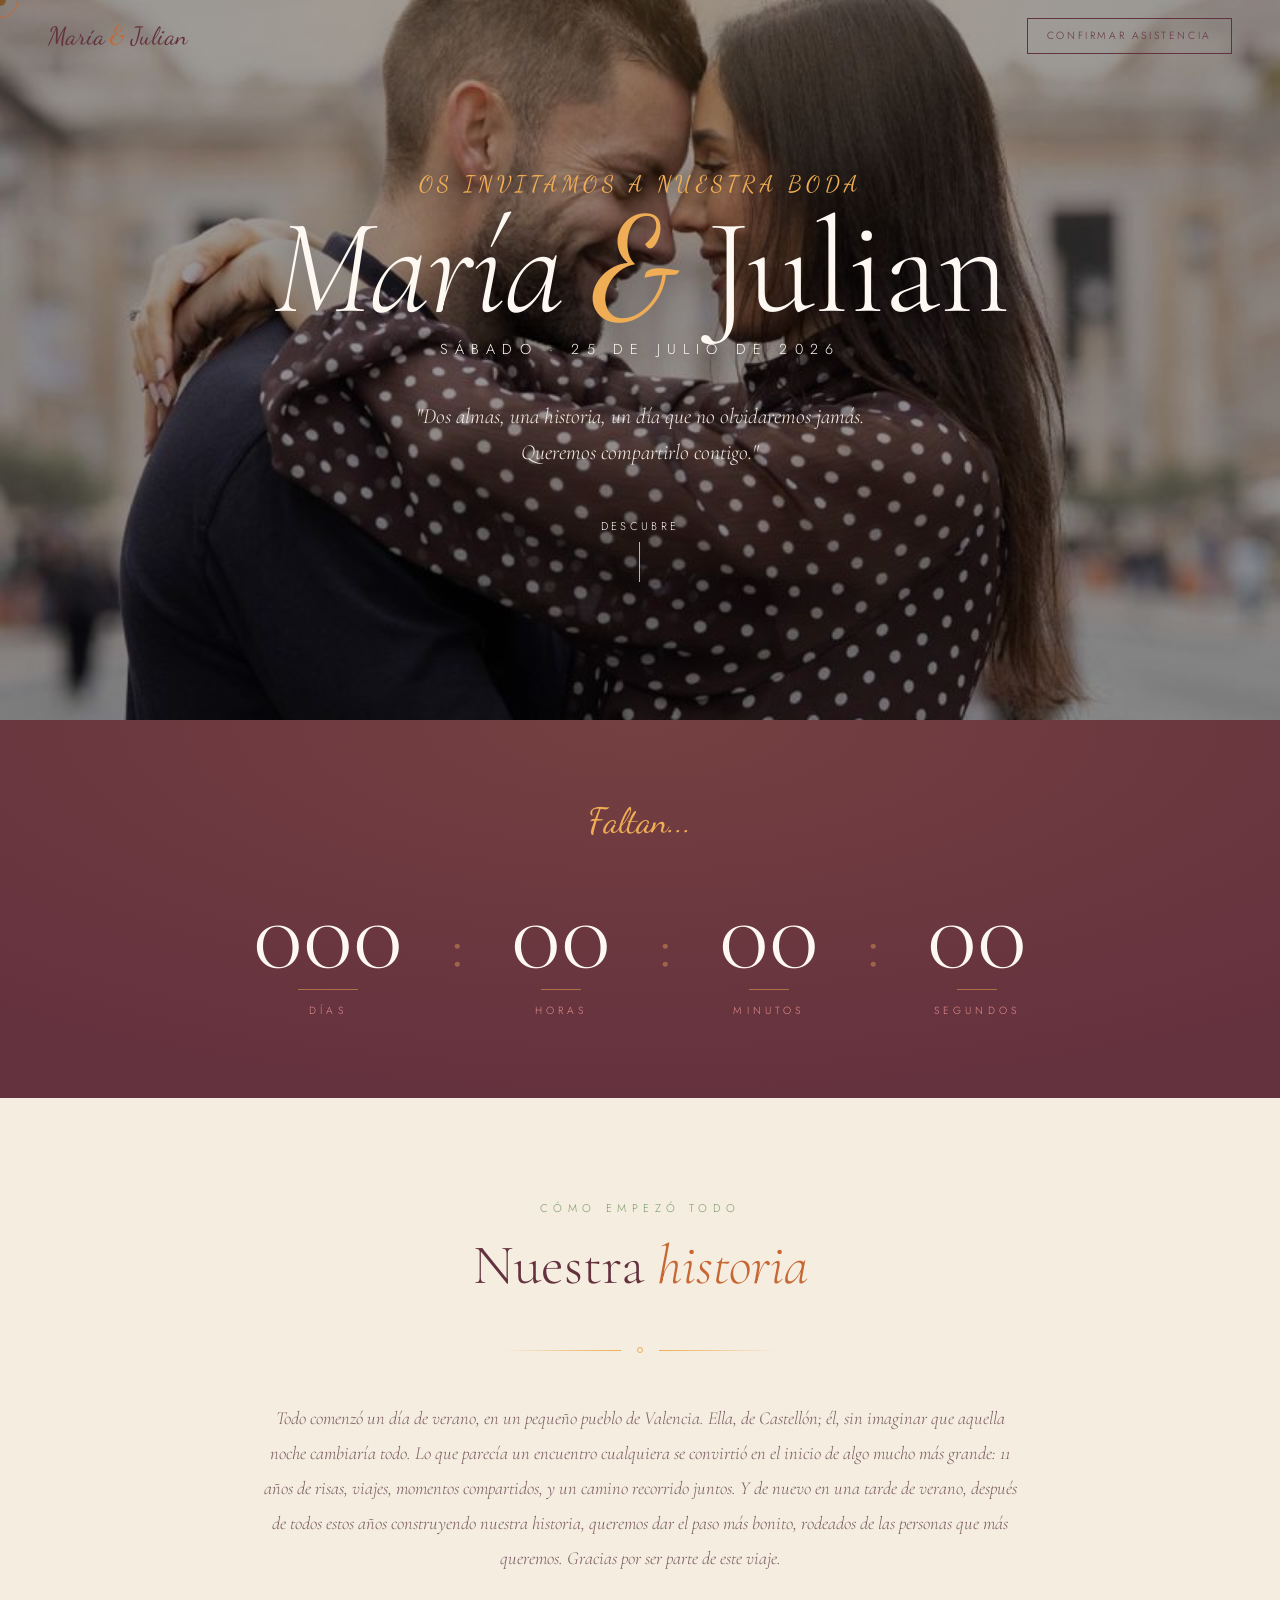
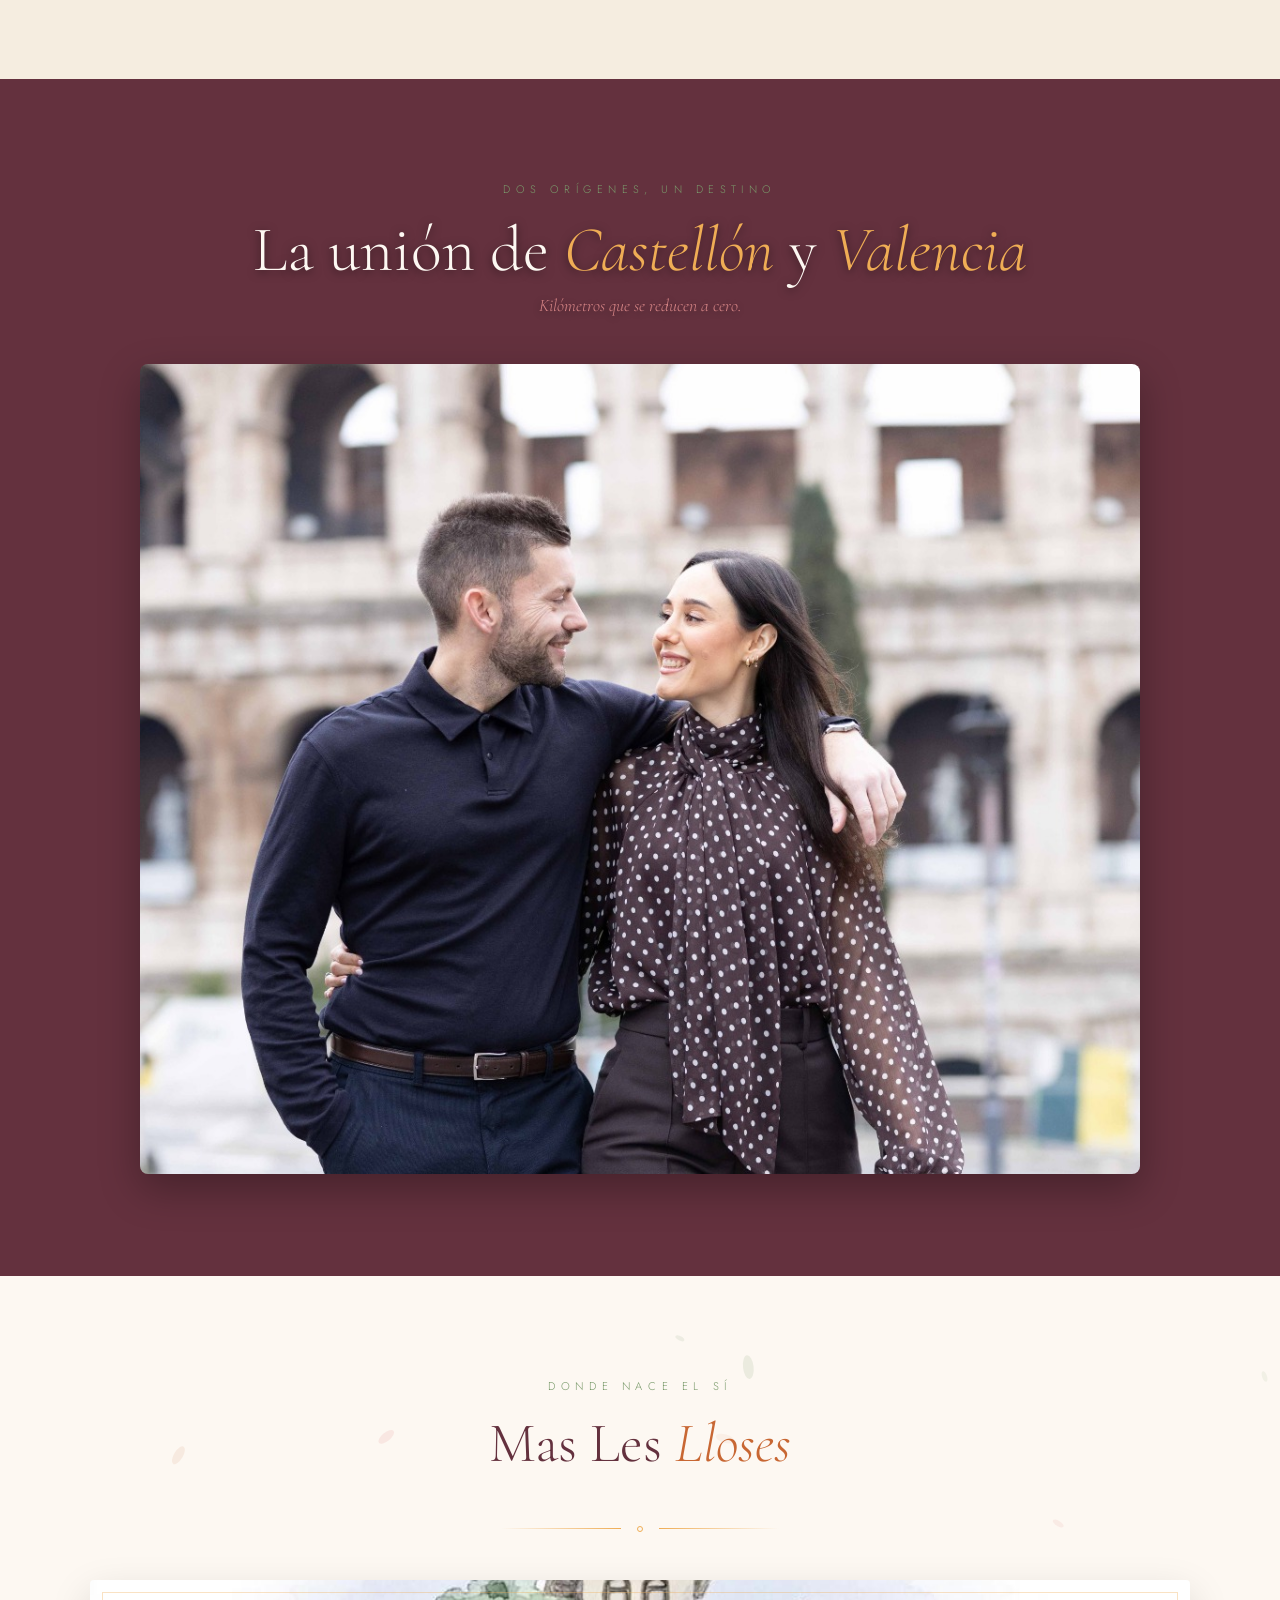
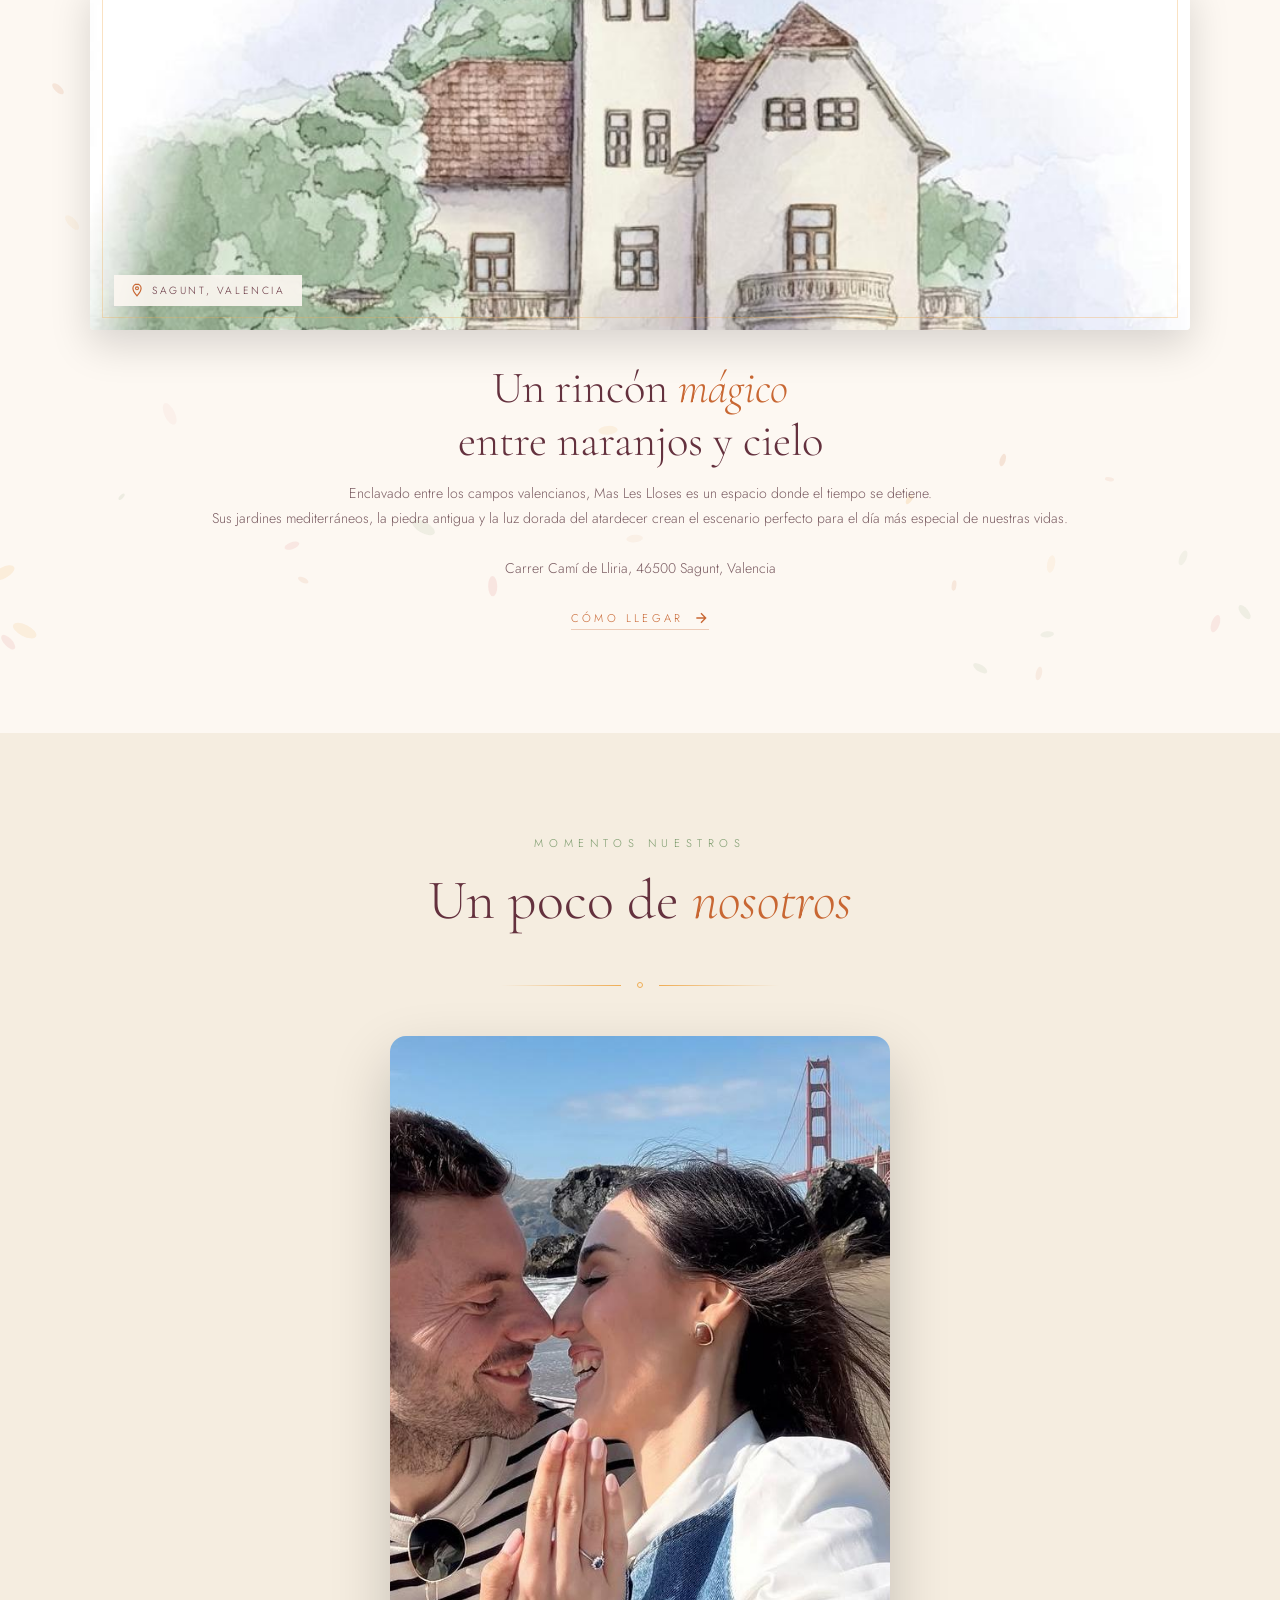
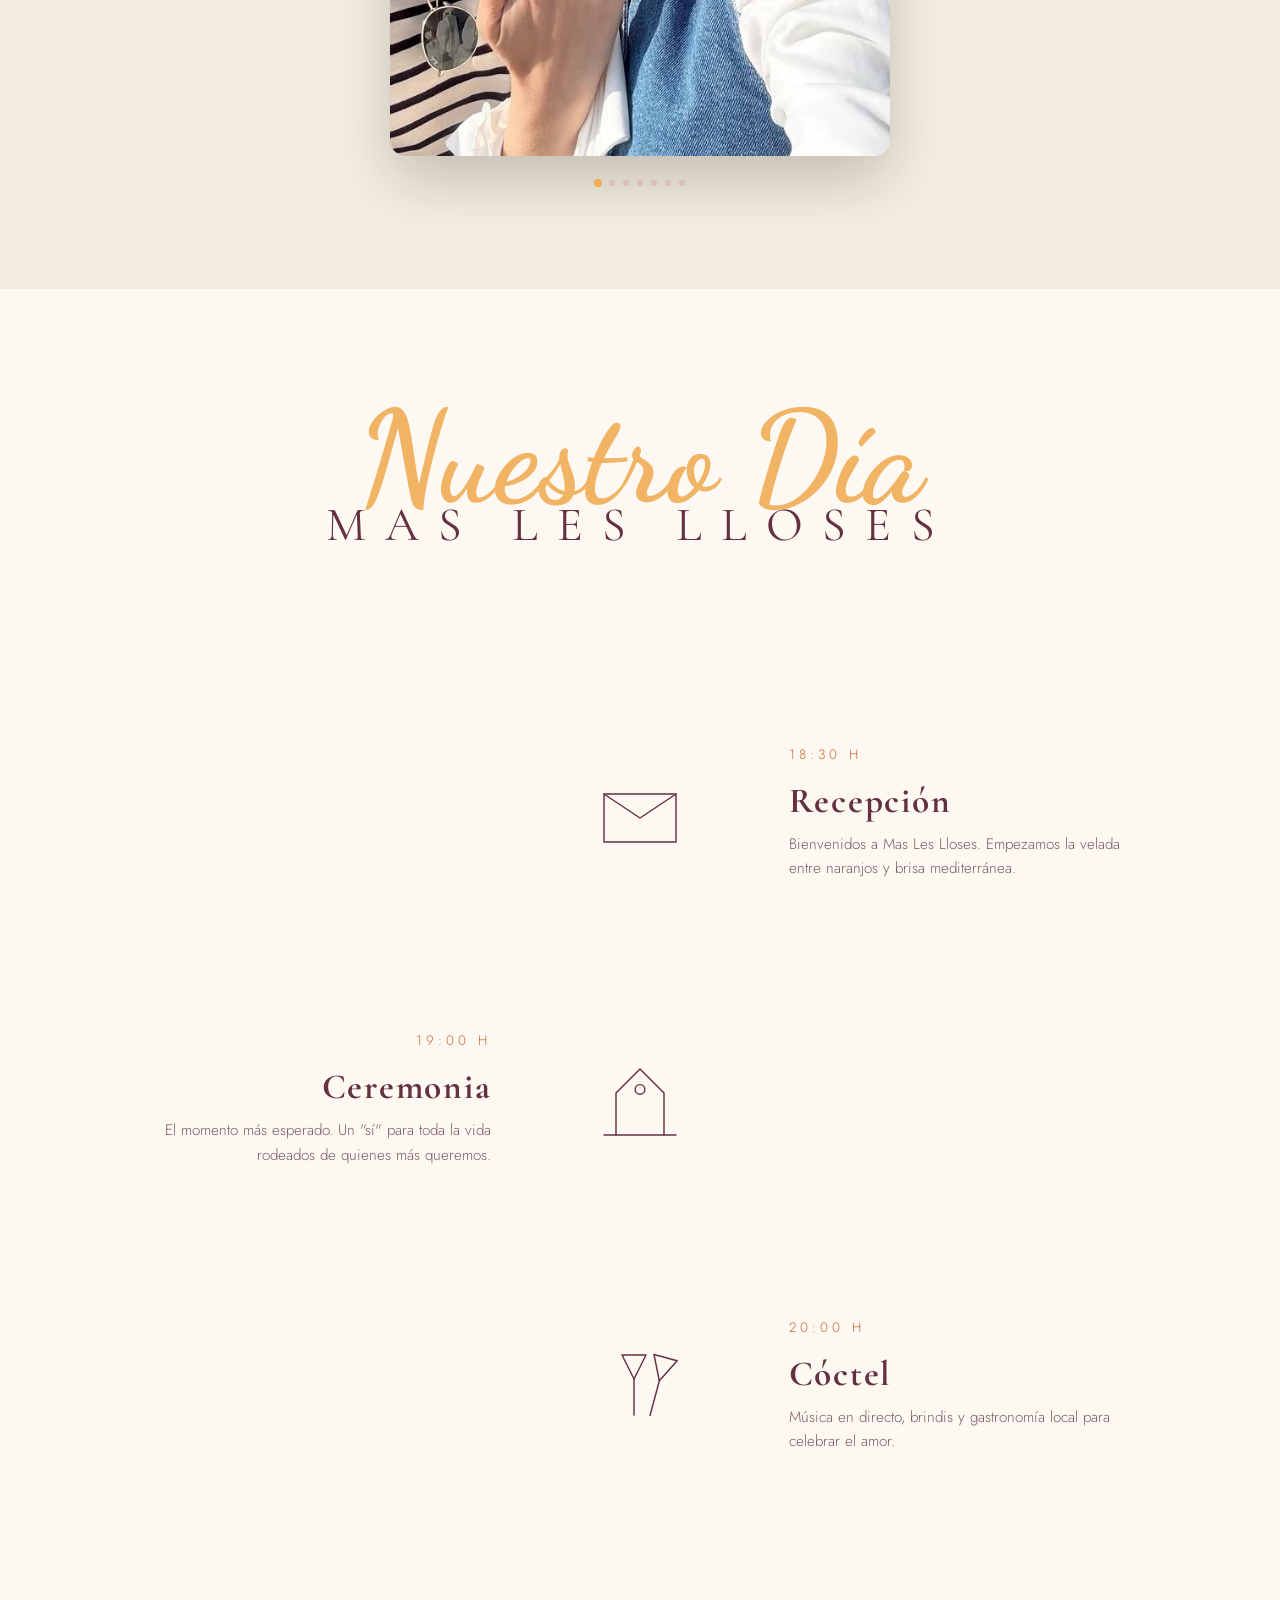
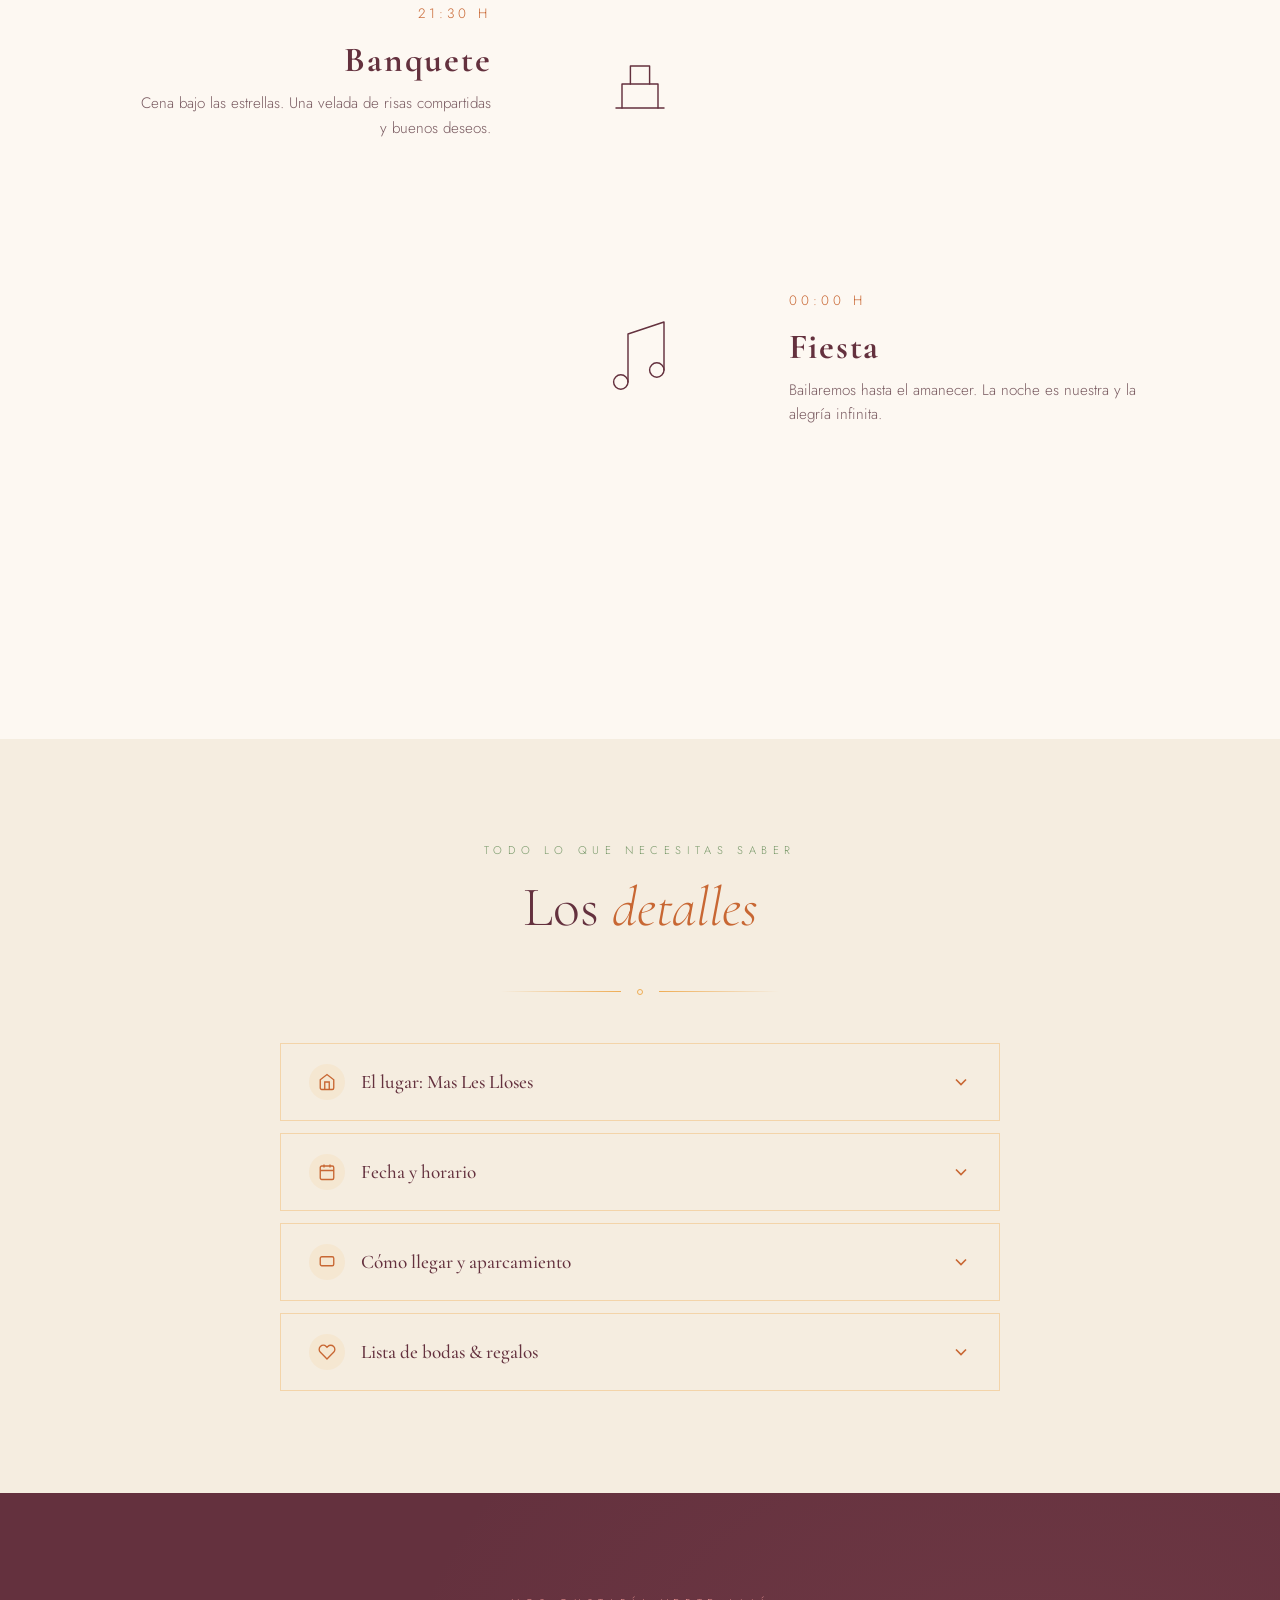
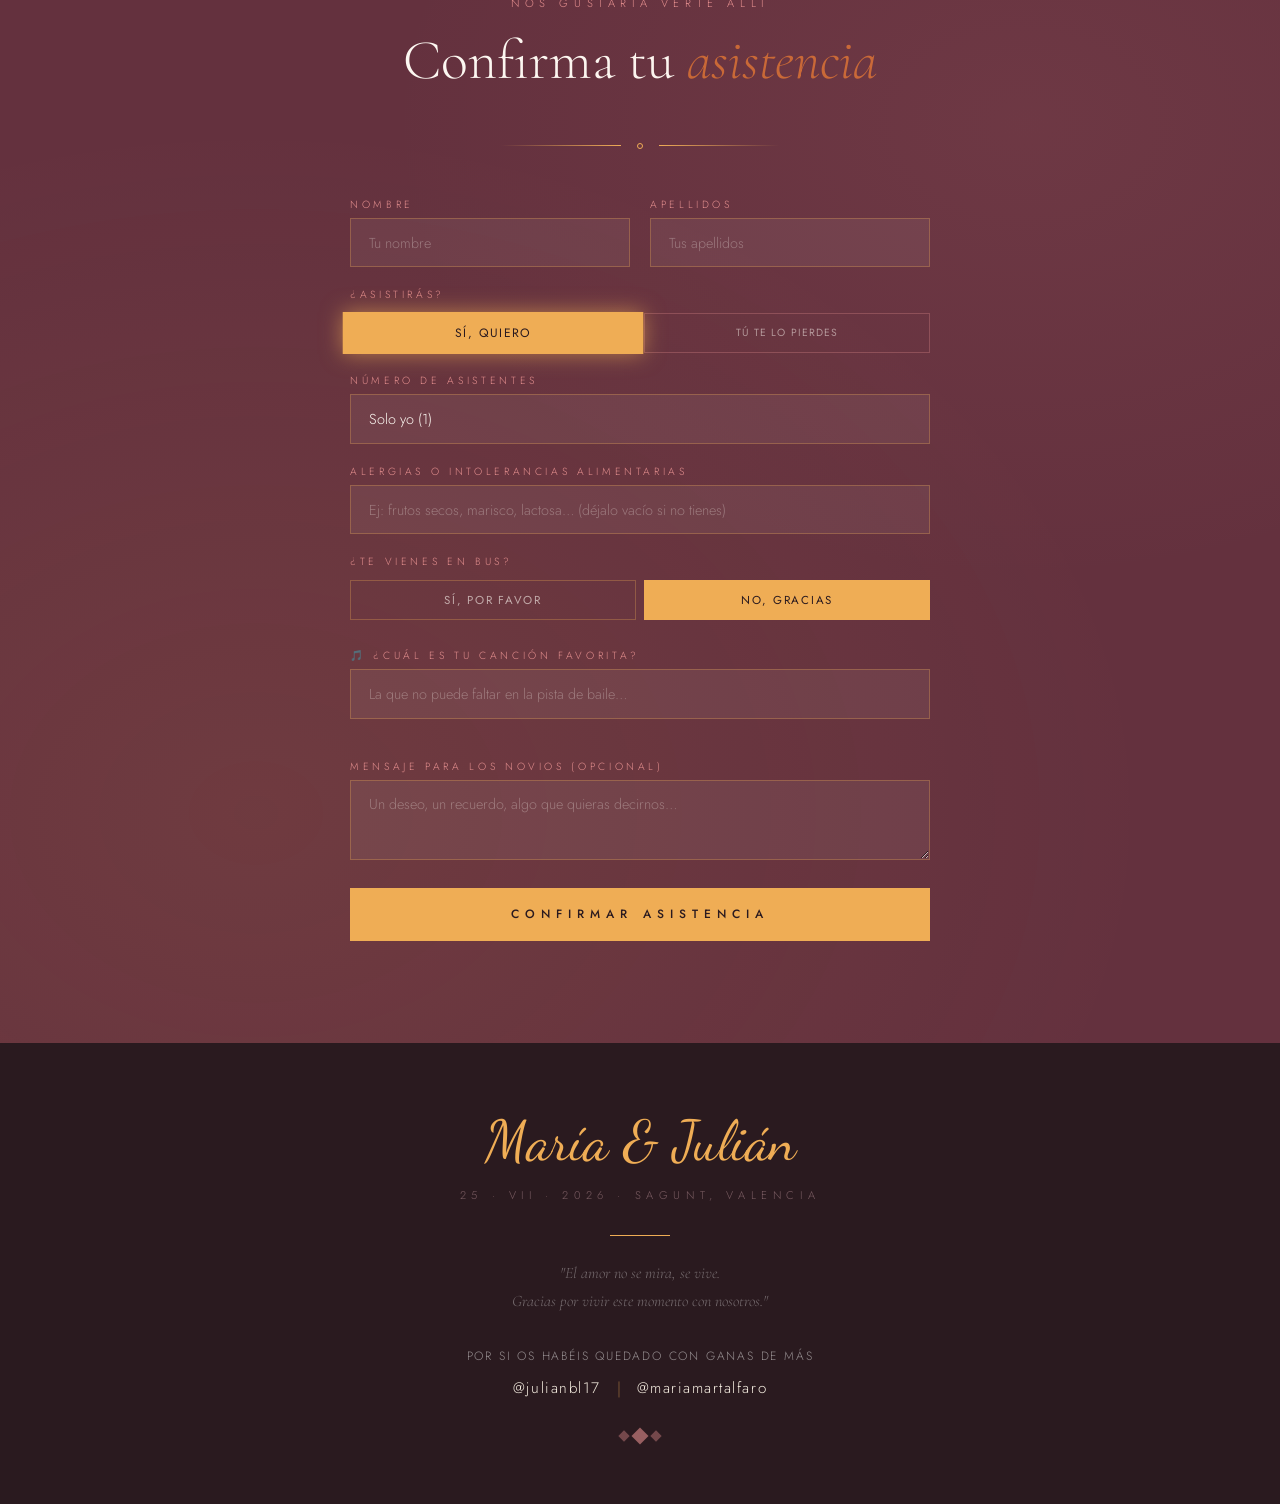
==== Boda María y Julian.html @ 7cb32a1d "Convert contact form to Netlify forms" ====
<!DOCTYPE html>
<html lang="es">

<head>
  <meta charset="UTF-8" />
  <meta name="viewport" content="width=device-width, initial-scale=1.0" />
  <title>Boda de María y Julián | La unión perfecta entre Castellón y Valencia</title>
  <meta name="description"
    content="Acompáñanos a la boda de María y Julián el 25 de julio de 2026 en Mas Les Lloses, Sagunt. Celebramos la unión perfecta entre Castellón y Valencia.">
  <link rel="preconnect" href="https://fonts.googleapis.com" />
  <link rel="preconnect" href="https://fonts.gstatic.com" crossorigin />
  <link
    href="https://fonts.googleapis.com/css2?family=Cormorant+Garamond:ital,wght@0,300;0,400;0,500;0,600;1,300;1,400;1,500&family=Dancing+Script:wght@400;600;700&family=Jost:wght@200;300;400;500&display=swap"
    rel="stylesheet" />

  <style>
    *,
    *::before,
    *::after {
      margin: 0;
      padding: 0;
      box-sizing: border-box
    }

    :root {
      --gold: #efad55;
      --amber: #c86733;
      --burgundy: #64313e;
      --blush: #e38e8e;
      --sage: #7a9a6b;
      --cream: #fdf8f2;
      --ivory: #f5ede0;
      --dark: #2a1a1f;
      --mid: #7a5c62;
      --light-sage: #d4e4cc;
      --ff-d: 'Cormorant Garamond', serif;
      --ff-s: 'Dancing Script', cursive;
      --ff-b: 'Jost', sans-serif;
    }

    html {
      scroll-behavior: smooth;
      overflow-x: hidden
    }

    body {
      background: var(--cream);
      color: var(--dark);
      font-family: var(--ff-b);
      font-weight: 300;
      overflow-x: hidden;
      cursor: none
    }

    /* CURSOR */
    .cursor {
      position: fixed;
      width: 12px;
      height: 12px;
      background: var(--gold);
      border-radius: 50%;
      pointer-events: none;
      z-index: 9999;
      transform: translate(-50%, -50%);
      transition: transform .15s ease;
      mix-blend-mode: multiply
    }

    .cursor-ring {
      position: fixed;
      width: 36px;
      height: 36px;
      border: 1.5px solid var(--amber);
      border-radius: 50%;
      pointer-events: none;
      z-index: 9998;
      transform: translate(-50%, -50%);
      transition: width .3s, height .3s
    }

    /* PETALS */
    #petalCanvas {
      position: fixed;
      top: 0;
      left: 0;
      width: 100%;
      height: 100%;
      pointer-events: none;
      z-index: 1;
      opacity: .5
    }

    /* PROGRESS */
    #progress-bar {
      position: fixed;
      top: 0;
      left: 0;
      height: 2px;
      background: linear-gradient(to right, var(--gold), var(--amber));
      z-index: 200;
      width: 0%;
      transition: width .1s
    }

    /* ── NAV: logo izquierda ── */
    nav {
      position: fixed;
      top: 0;
      left: 0;
      right: 0;
      z-index: 100;
      padding: 1.1rem clamp(1.2rem, 4vw, 3rem);
      display: flex;
      align-items: center;
      justify-content: flex-start;
      transition: background .4s, backdrop-filter .4s;
    }

    nav.scrolled {
      background: rgba(253, 248, 242, .93);
      backdrop-filter: blur(12px);
      box-shadow: 0 1px 0 rgba(239, 173, 85, .25)
    }

    .nav-logo {
      font-family: var(--ff-s);
      font-size: 1.55rem;
      color: var(--burgundy);
      text-decoration: none;
      cursor: pointer;
      letter-spacing: .02em;
      display: flex;
      align-items: center;
      gap: .15em;
    }

    .nav-logo .logo-amp {
      font-family: 'Dancing Script', cursive;
      font-weight: 400;
      font-size: 1.55rem;
      color: var(--amber);
      line-height: 1;
      margin: 0 .05em;
    }

    .nav-cta {
      font-family: var(--ff-b);
      font-size: .65rem;
      letter-spacing: .25em;
      text-transform: uppercase;
      color: var(--burgundy);
      text-decoration: none;
      border: 1px solid var(--burgundy);
      padding: .6rem 1.2rem;
      transition: all .3s;
      cursor: pointer;
      margin-left: auto
    }

    .nav-cta:hover {
      background: var(--burgundy);
      color: var(--cream)
    }

    /* HERO */
    .hero {
      min-height: 80vh;
      display: flex;
      align-items: center;
      justify-content: center;
      flex-direction: column;
      position: relative;
      background: linear-gradient(rgba(0, 0, 0, 0.4), rgba(0, 0, 0, 0.4)), url('img/portada.jpg.jpeg');
      background-size: cover;
      background-position: center;
      overflow: hidden;
      padding: 5rem 2rem 3rem;
      z-index: 2
    }

    .hero::before {
      content: '';
      position: absolute;
      inset: 0;
      background: radial-gradient(ellipse 80% 60% at 50% 0%, rgba(239, 173, 85, 0.15), transparent 70%)
    }

    .hero-ornament {
      font-family: var(--ff-s);
      font-size: clamp(1rem, 3vw, 1.4rem);
      color: var(--gold);
      letter-spacing: .2em;
      text-transform: uppercase;
      opacity: 0;
      animation: fadeUp .8s ease .2s forwards;
      text-shadow: 0 2px 10px rgba(0, 0, 0, 0.3)
    }

    .hero-names {
      font-family: var(--ff-d);
      font-size: clamp(3.5rem, 11vw, 8.5rem);
      font-weight: 300;
      line-height: .92;
      color: var(--cream);
      text-align: center;
      margin: .5rem 0 .6rem;
      opacity: 0;
      animation: fadeUp .9s ease .4s forwards;
      letter-spacing: -.01em;
      text-shadow: 0 10px 30px rgba(0, 0, 0, 0.4)
    }

    /* ── & grande y visible en el hero ── */
    .hero-ampersand {
      display: block;
      font-family: var(--ff-d);
      font-style: italic;
      font-weight: 300;
      font-size: clamp(3rem, 10vw, 8rem);
      color: var(--blush);
      line-height: .95;
      opacity: .85;
      letter-spacing: -.02em;
    }

    .hero-date {
      font-family: var(--ff-b);
      font-size: clamp(.7rem, 1.8vw, .9rem);
      letter-spacing: .5em;
      text-transform: uppercase;
      color: var(--cream);
      margin-bottom: 2.5rem;
      opacity: 0;
      animation: fadeUp .9s ease .6s forwards;
      text-shadow: 0 2px 10px rgba(0, 0, 0, 0.3)
    }

    .hero-divider {
      display: flex;
      align-items: center;
      gap: 1rem;
      margin: 1.2rem 0;
      opacity: 0;
      animation: fadeUp .9s ease .8s forwards
    }

    .hero-divider span {
      height: 1px;
      width: clamp(60px, 12vw, 140px);
      background: linear-gradient(to right, transparent, var(--gold), transparent)
    }

    .hero-divider svg {
      width: 26px;
      height: 26px;
      fill: var(--gold);
      stroke: none
    }

    .hero-tagline {
      font-family: var(--ff-d);
      font-style: italic;
      font-size: clamp(1rem, 2.5vw, 1.35rem);
      color: var(--ivory);
      text-align: center;
      max-width: 480px;
      line-height: 1.65;
      opacity: 0;
      animation: fadeUp .9s ease 1s forwards;
      margin-bottom: 3rem;
      text-shadow: 0 4px 15px rgba(0, 0, 0, 0.3)
    }

    .scroll-cta {
      display: flex;
      flex-direction: column;
      align-items: center;
      gap: .5rem;
      opacity: 0;
      animation: fadeUp .9s ease 1.2s forwards;
      font-family: var(--ff-b);
      font-size: .7rem;
      letter-spacing: .3em;
      text-transform: uppercase;
      color: var(--cream)
    }

    .scroll-cta .arrow-down {
      width: 1px;
      height: 40px;
      background: var(--gold);
      animation: scrollPulse 1.8s ease-in-out infinite
    }

    /* COUNTDOWN */
    .countdown-section {
      background: var(--burgundy);
      padding: 5rem 2rem;
      text-align: center;
      position: relative;
      z-index: 2;
      overflow: hidden
    }

    .countdown-section::before {
      content: '';
      position: absolute;
      inset: 0;
      background: radial-gradient(ellipse 80% 100% at 50% 0%, rgba(239, 173, 85, .12), transparent)
    }

    .countdown-label {
      font-family: var(--ff-s);
      font-size: clamp(1.5rem, 4vw, 2.2rem);
      color: var(--gold);
      margin-bottom: 2.5rem;
      position: relative
    }

    .countdown-grid {
      display: flex;
      justify-content: center;
      gap: clamp(1rem, 4vw, 3rem);
      flex-wrap: wrap;
      position: relative
    }

    .countdown-item {
      display: flex;
      flex-direction: column;
      align-items: center;
      gap: .3rem
    }

    .countdown-num {
      font-family: var(--ff-d);
      font-size: clamp(3rem, 9vw, 6.5rem);
      font-weight: 300;
      color: var(--cream);
      line-height: 1;
      position: relative
    }

    .countdown-num::after {
      content: '';
      position: absolute;
      bottom: -4px;
      left: 50%;
      transform: translateX(-50%);
      width: 40%;
      height: 1px;
      background: var(--gold);
      opacity: .5
    }

    .countdown-unit {
      font-family: var(--ff-b);
      font-size: .65rem;
      letter-spacing: .4em;
      text-transform: uppercase;
      color: var(--blush);
      margin-top: .75rem
    }

    .countdown-sep {
      font-family: var(--ff-d);
      font-size: clamp(2rem, 6vw, 4rem);
      color: var(--gold);
      opacity: .4;
      align-self: center;
      margin-top: -.5rem
    }

    /* SECTION */
    .section {
      padding: clamp(4rem, 8vw, 8rem) clamp(1.5rem, 6vw, 8rem);
      position: relative;
      z-index: 2
    }

    .section-label {
      font-family: var(--ff-b);
      font-size: .7rem;
      letter-spacing: .5em;
      text-transform: uppercase;
      color: var(--sage);
      text-align: center;
      margin-bottom: 1rem
    }

    .section-title {
      font-family: var(--ff-d);
      font-size: clamp(2rem, 5vw, 3.5rem);
      font-weight: 300;
      color: var(--burgundy);
      text-align: center;
      margin-bottom: 3rem;
      line-height: 1.2
    }

    .section-title em {
      font-style: italic;
      color: var(--amber)
    }

    .thin-rule {
      display: flex;
      align-items: center;
      gap: 1rem;
      justify-content: center;
      margin-bottom: 3rem
    }

    .thin-rule::before,
    .thin-rule::after {
      content: '';
      flex: 1;
      max-width: 120px;
      height: 1px;
      background: linear-gradient(to right, transparent, var(--gold))
    }

    .thin-rule::after {
      background: linear-gradient(to left, transparent, var(--gold))
    }

    .thin-rule span {
      width: 6px;
      height: 6px;
      border: 1.5px solid var(--gold);
      border-radius: 50%;
      display: block
    }

    /* HISTORIA */
    .historia-section {
      background: var(--ivory)
    }

    .historia-inner {
      max-width: 760px;
      margin: 0 auto;
      display: grid;
      gap: 3rem
    }

    .historia-text {
      font-size: clamp(1rem, 1.8vw, 1.15rem);
      line-height: 1.9;
      color: var(--mid);
      text-align: center;
      font-family: var(--ff-d);
      font-style: italic
    }

    .historia-quote {
      font-family: var(--ff-s);
      font-size: clamp(1.4rem, 3.5vw, 2rem);
      color: var(--amber);
      text-align: center;
      position: relative;
      padding: 1.5rem 2rem
    }

    .historia-quote::before,
    .historia-quote::after {
      content: '"';
      font-size: 4rem;
      color: var(--blush);
      opacity: .3;
      position: absolute;
      line-height: 1
    }

    .historia-quote::before {
      top: -.5rem;
      left: .5rem
    }

    .historia-quote::after {
      content: '"';
      bottom: -1.5rem;
      right: .5rem
    }

    /* TIMELINE NUEVO */
    .timeline-section {
      background: var(--cream);
      position: relative;
    }

    .scroll-svg-container {
      position: absolute;
      top: 0;
      left: 50%;
      transform: translateX(-50%);
      width: 100px;
      height: 100%;
      z-index: 1;
      pointer-events: none;
    }

    .scroll-path {
      fill: none;
      stroke: var(--gold);
      stroke-width: 1.5;
      stroke-linecap: round;
      filter: drop-shadow(0 0 5px rgba(239, 173, 85, 0.4));
    }

    .timeline-wrapper {
      position: relative;
      max-width: 1200px;
      margin: 0 auto;
      padding: 60px 20px;
      z-index: 10;
    }

    .event-item {
      display: flex;
      align-items: center;
      justify-content: center;
      margin-bottom: 150px;
      opacity: 0;
      transform: translateY(50px);
      transition: all 1s cubic-bezier(0.2, 0.8, 0.2, 1);
    }

    .event-item.in-view {
      opacity: 1;
      transform: translateY(0);
    }

    .event-content {
      width: 40%;
      padding: 0 40px;
    }

    .event-item:nth-child(odd) .event-content {
      text-align: right;
      order: 1;
    }

    .event-item:nth-child(odd) .spacer {
      order: 3;
    }

    .event-item:nth-child(even) .event-content {
      text-align: left;
      order: 3;
    }

    .event-item:nth-child(even) .spacer {
      order: 1;
    }

    .event-icon-wrapper {
      width: 20%;
      min-width: 180px;
      display: flex;
      justify-content: center;
      align-items: center;
      position: relative;
      order: 2;
      z-index: 10;
    }

    .icon-svg {
      width: 120px;
      height: 120px;
      stroke: var(--burgundy);
      stroke-width: 1.2;
      fill: none;
      stroke-linecap: round;
      stroke-linejoin: round;
      transition: all 0.6s ease;
    }

    .event-item:hover .icon-svg {
      stroke: var(--amber);
      transform: scale(1.1);
    }

    .watercolor-blob {
      position: absolute;
      width: 160px;
      height: 160px;
      background: radial-gradient(circle, rgba(239, 173, 85, 0.15) 0%, rgba(253, 248, 242, 0) 75%);
      border-radius: 50%;
      top: 50%;
      left: 50%;
      transform: translate(-50%, -50%) scale(0.5);
      opacity: 0;
      transition: all 0.8s ease;
      z-index: -1;
    }

    .event-item:hover .watercolor-blob {
      transform: translate(-50%, -50%) scale(1.3);
      opacity: 1;
    }

    .time-badge {
      font-family: var(--ff-b);
      font-size: .85rem;
      letter-spacing: 0.3em;
      color: var(--amber);
      display: block;
      margin-bottom: 15px;
    }

    .event-title {
      font-family: var(--ff-d);
      font-size: 2.2rem;
      margin-bottom: 10px;
      color: var(--burgundy);
      letter-spacing: 0.05em;
    }

    .event-desc {
      font-size: 0.95rem;
      font-family: var(--ff-b);
      font-weight: 300;
      line-height: 1.6;
      color: var(--mid);
    }

    .spacer {
      width: 40%;
    }

    @media (max-width: 768px) {
      .scroll-svg-container {
        left: 50px;
        transform: none;
      }

      .event-item {
        flex-direction: column;
        align-items: flex-start;
        padding-left: 100px;
        margin-bottom: 100px;
      }

      .event-icon-wrapper {
        position: absolute;
        left: -10px;
        top: -20px;
        width: 120px;
        min-width: 120px;
      }

      .icon-svg {
        width: 80px;
        height: 80px;
      }

      .watercolor-blob {
        width: 120px;
        height: 120px;
      }

      .event-content,
      .event-item:nth-child(even) .event-content,
      .event-item:nth-child(odd) .event-content {
        width: 100%;
        text-align: left;
        order: 2;
        padding: 0;
      }

      .spacer {
        display: none;
      }
    }

    /* CARRUSEL */
    .carousel-section {
      background: var(--ivory);
      overflow: hidden
    }

    .carousel-wrap {
      position: relative;
      max-width: 500px;
      margin: 0 auto;
      overflow: hidden;
      border-radius: 16px;
      box-shadow: 0 25px 60px rgba(0, 0, 0, 0.2)
    }

    .carousel-track {
      display: flex;
      overflow-x: auto;
      scroll-snap-type: x mandatory;
      scrollbar-width: none;
      /* Hide scrollbar Firefox */
      -ms-overflow-style: none;
      /* Hide scrollbar IE/Edge */
      transition: transform .8s cubic-bezier(.77, 0, .175, 1)
    }

    .carousel-track::-webkit-scrollbar {
      display: none;
      /* Hide scrollbar Chrome/Safari */
    }

    .carousel-slide {
      min-width: 100%;
      width: 100%;
      position: relative;
      height: 80vh;
      overflow: hidden;
      flex-shrink: 0;
      scroll-snap-align: center;
    }

    .carousel-slide img {
      width: 100%;
      height: 100%;
      object-fit: cover;
      display: block;
      transition: transform 6s ease
    }

    .carousel-slide.active img {
      transform: scale(1.04)
    }

    .carousel-placeholder {
      width: 100%;
      height: 100%;
      background: linear-gradient(135deg, rgba(239, 173, 85, .15), rgba(122, 154, 107, .2), rgba(100, 49, 62, .12));
      display: flex;
      flex-direction: column;
      align-items: center;
      justify-content: center;
      gap: 1rem;
      border: 1px dashed rgba(239, 173, 85, .4)
    }

    .carousel-placeholder svg {
      width: 42px;
      height: 42px;
      stroke: var(--blush);
      stroke-width: 1.2;
      fill: none;
      opacity: .6
    }

    .carousel-placeholder span {
      font-family: var(--ff-b);
      font-size: .72rem;
      letter-spacing: .3em;
      text-transform: uppercase;
      color: var(--mid);
      opacity: .7
    }

    .carousel-placeholder .slide-num {
      font-family: var(--ff-d);
      font-size: 3rem;
      font-weight: 300;
      color: var(--gold);
      opacity: .3;
      line-height: 1
    }

    .carousel-caption {
      position: absolute;
      bottom: 0;
      left: 0;
      right: 0;
      padding: 2rem 2.5rem 1.5rem;
      background: linear-gradient(to top, rgba(42, 26, 31, .65), transparent);
      opacity: 0;
      transition: opacity .4s
    }

    .carousel-slide.active .carousel-caption {
      opacity: 1
    }

    .carousel-caption p {
      font-family: var(--ff-d);
      font-style: italic;
      font-size: 1.1rem;
      color: var(--cream)
    }

    .carousel-dots {
      display: flex;
      justify-content: center;
      gap: .5rem;
      margin-top: 1.5rem
    }

    .carousel-dot {
      width: 6px;
      height: 6px;
      border-radius: 50%;
      background: var(--blush);
      opacity: .35;
      cursor: none;
      transition: all .3s;
      border: none;
      padding: 0
    }

    .carousel-dot.active {
      background: var(--gold);
      opacity: 1;
      transform: scale(1.4)
    }

    /* Arrows removed as requested */
    .carousel-arrows {
      display: none;
    }

    /* VENUE */
    .venue-section {
      background: var(--cream)
    }

    .venue-inner {
      max-width: 1100px;
      margin: 0 auto;
      display: flex;
      flex-direction: column;
      gap: 2rem;
      align-items: center;
      text-align: center
    }

    .venue-img-wrap {
      position: relative;
      overflow: hidden
    }

    .venue-img-wrap::before {
      content: '';
      position: absolute;
      inset: 12px;
      border: 1px solid rgba(239, 173, 85, .35);
      z-index: 1;
      pointer-events: none
    }

    .venue-placeholder {
      width: 100%;
      aspect-ratio: 4/3;
      background: linear-gradient(135deg, rgba(122, 154, 107, .2), rgba(239, 173, 85, .15), rgba(100, 49, 62, .1));
      display: flex;
      flex-direction: column;
      align-items: center;
      justify-content: center;
      gap: 1rem;
      border: 1px dashed rgba(239, 173, 85, .4)
    }

    .venue-placeholder svg {
      width: 40px;
      height: 40px;
      stroke: var(--blush);
      stroke-width: 1.2;
      fill: none;
      opacity: .7
    }

    .venue-placeholder span {
      font-family: var(--ff-b);
      font-size: .7rem;
      letter-spacing: .25em;
      text-transform: uppercase;
      color: var(--mid);
      opacity: .7
    }

    .venue-tag {
      position: absolute;
      bottom: 1.5rem;
      left: 1.5rem;
      z-index: 2;
      background: rgba(253, 248, 242, .9);
      backdrop-filter: blur(6px);
      padding: .5rem 1rem;
      display: flex;
      align-items: center;
      gap: .5rem;
      font-family: var(--ff-b);
      font-size: .65rem;
      letter-spacing: .25em;
      text-transform: uppercase;
      color: var(--burgundy)
    }

    .venue-tag svg {
      width: 14px;
      height: 14px;
      stroke: var(--amber);
      stroke-width: 2;
      fill: none
    }

    .venue-info h3 {
      font-family: var(--ff-d);
      font-size: clamp(1.8rem, 4vw, 2.8rem);
      font-weight: 300;
      color: var(--burgundy);
      line-height: 1.2;
      margin-bottom: .75rem
    }

    .venue-info h3 em {
      font-style: italic;
      color: var(--amber)
    }

    .venue-info p {
      font-family: var(--ff-b);
      font-size: .88rem;
      color: var(--mid);
      line-height: 1.8;
      margin-bottom: 1.5rem
    }

    .venue-cta {
      display: inline-flex;
      align-items: center;
      gap: .6rem;
      font-family: var(--ff-b);
      font-size: .7rem;
      letter-spacing: .3em;
      text-transform: uppercase;
      color: var(--amber);
      text-decoration: none;
      cursor: none;
      border-bottom: 1px solid rgba(200, 103, 51, .3);
      padding-bottom: .2rem;
      transition: border-color .3s
    }

    .venue-cta:hover {
      border-color: var(--amber)
    }

    .venue-cta svg {
      width: 16px;
      height: 16px;
      stroke: var(--amber);
      stroke-width: 2;
      fill: none
    }

    /* MUSIC */
    .music-section {
      background: var(--dark);
      padding: 3.5rem clamp(1.5rem, 6vw, 8rem);
      position: relative;
      z-index: 2;
      overflow: hidden
    }

    .music-section::before {
      content: '';
      position: absolute;
      inset: 0;
      background: radial-gradient(ellipse 60% 80% at 30% 50%, rgba(239, 173, 85, .07), transparent), radial-gradient(ellipse 40% 60% at 80% 20%, rgba(227, 142, 142, .06), transparent)
    }

    .music-inner {
      max-width: 700px;
      margin: 0 auto;
      display: flex;
      flex-direction: column;
      align-items: center;
      gap: 2rem
    }

    .music-eyebrow {
      font-family: var(--ff-b);
      font-size: .65rem;
      letter-spacing: .5em;
      text-transform: uppercase;
      color: var(--sage)
    }

    .music-title {
      font-family: var(--ff-d);
      font-size: clamp(1.6rem, 4vw, 2.8rem);
      font-weight: 300;
      color: var(--cream);
      text-align: center;
      line-height: 1.2
    }

    .music-title em {
      font-style: italic;
      color: var(--gold)
    }

    .music-subtitle {
      font-family: var(--ff-d);
      font-style: italic;
      font-size: 1rem;
      color: var(--blush);
      text-align: center;
      opacity: .8
    }

    .music-notice {
      font-family: var(--ff-b);
      font-size: .72rem;
      color: rgba(253, 248, 242, .4);
      text-align: center;
      letter-spacing: .05em;
      margin-top: -.5rem
    }

    .music-player {
      width: 100%;
      background: rgba(255, 255, 255, .04);
      border: 1px solid rgba(239, 173, 85, .2);
      padding: 1.75rem 2rem;
      display: flex;
      flex-direction: column;
      gap: 1.25rem;
      position: relative;
      backdrop-filter: blur(8px)
    }

    .music-track-info {
      display: flex;
      align-items: center;
      gap: 1.25rem
    }

    .music-vinyl {
      width: 56px;
      height: 56px;
      border-radius: 50%;
      background: conic-gradient(#1a1a1a 0deg, #2a2a2a 60deg, #1a1a1a 120deg, #222 180deg, #1a1a1a 240deg, #2a2a2a 300deg, #1a1a1a 360deg);
      border: 3px solid rgba(239, 173, 85, .25);
      display: flex;
      align-items: center;
      justify-content: center;
      flex-shrink: 0;
      position: relative
    }

    .music-vinyl::after {
      content: '';
      width: 14px;
      height: 14px;
      border-radius: 50%;
      background: var(--dark);
      border: 2px solid rgba(239, 173, 85, .4);
      position: absolute
    }

    .music-vinyl.spinning {
      animation: spin 2.5s linear infinite
    }

    .music-track-text {
      flex: 1;
      min-width: 0
    }

    .music-song-name {
      font-family: var(--ff-d);
      font-size: 1.15rem;
      color: var(--cream);
      font-weight: 500;
      white-space: nowrap;
      overflow: hidden;
      text-overflow: ellipsis
    }

    .music-artist {
      font-family: var(--ff-b);
      font-size: .72rem;
      letter-spacing: .2em;
      color: var(--blush);
      text-transform: uppercase;
      margin-top: .2rem
    }

    .music-controls {
      display: flex;
      align-items: center;
      justify-content: center;
      gap: 1.5rem
    }

    .music-btn {
      background: none;
      border: none;
      cursor: none;
      display: flex;
      align-items: center;
      justify-content: center;
      transition: transform .2s, opacity .2s;
      opacity: .6
    }

    .music-btn:hover {
      opacity: 1;
      transform: scale(1.1)
    }

    .music-btn svg {
      stroke: var(--cream);
      fill: none;
      stroke-width: 1.8;
      width: 20px;
      height: 20px
    }

    .music-btn.play-btn {
      width: 52px;
      height: 52px;
      border-radius: 50%;
      background: var(--gold);
      opacity: 1;
      transition: background .3s, transform .2s
    }

    .music-btn.play-btn:hover {
      background: #f7c070;
      transform: scale(1.08)
    }

    .music-btn.play-btn svg {
      stroke: var(--dark);
      width: 22px;
      height: 22px
    }

    .music-progress-wrap {
      display: flex;
      flex-direction: column;
      gap: .4rem
    }

    .music-progress-bar {
      width: 100%;
      height: 3px;
      background: rgba(255, 255, 255, .1);
      border-radius: 2px;
      position: relative;
      overflow: hidden
    }

    .music-progress-fill {
      height: 100%;
      background: linear-gradient(to right, var(--gold), var(--amber));
      width: 0%;
      border-radius: 2px
    }

    .music-times {
      display: flex;
      justify-content: space-between;
      font-family: var(--ff-b);
      font-size: .65rem;
      color: rgba(255, 255, 255, .35);
      letter-spacing: .05em
    }

    .music-wave {
      display: flex;
      align-items: center;
      justify-content: center;
      gap: 3px;
      height: 28px
    }

    .music-wave span {
      display: block;
      width: 3px;
      border-radius: 2px;
      background: var(--gold);
      animation: wave 1.2s ease-in-out infinite;
      opacity: .7
    }

    .music-wave span:nth-child(1) {
      height: 8px;
      animation-delay: 0s
    }

    .music-wave span:nth-child(2) {
      height: 18px;
      animation-delay: .1s
    }

    .music-wave span:nth-child(3) {
      height: 24px;
      animation-delay: .2s
    }

    .music-wave span:nth-child(4) {
      height: 14px;
      animation-delay: .3s
    }

    .music-wave span:nth-child(5) {
      height: 22px;
      animation-delay: .15s
    }

    .music-wave span:nth-child(6) {
      height: 10px;
      animation-delay: .25s
    }

    .music-wave span:nth-child(7) {
      height: 20px;
      animation-delay: .05s
    }

    .music-wave.paused span {
      animation-play-state: paused
    }

    .music-playlist {
      width: 100%;
      display: flex;
      flex-direction: column;
      gap: .4rem;
      max-height: 180px;
      overflow-y: auto
    }

    .music-playlist::-webkit-scrollbar {
      width: 3px
    }

    .music-playlist::-webkit-scrollbar-thumb {
      background: rgba(239, 173, 85, .3);
      border-radius: 2px
    }

    .playlist-item {
      display: flex;
      align-items: center;
      gap: .75rem;
      padding: .5rem .75rem;
      border-radius: 2px;
      cursor: none;
      transition: background .2s;
      border: 1px solid transparent
    }

    .playlist-item:hover {
      background: rgba(255, 255, 255, .05)
    }

    .playlist-item.playing {
      background: rgba(239, 173, 85, .08);
      border-color: rgba(239, 173, 85, .2)
    }

    .playlist-num {
      font-family: var(--ff-b);
      font-size: .65rem;
      color: rgba(255, 255, 255, .25);
      width: 16px;
      text-align: center
    }

    .playlist-item.playing .playlist-num {
      color: var(--gold)
    }

    .playlist-name {
      font-family: var(--ff-b);
      font-size: .8rem;
      color: rgba(255, 255, 255, .6);
      flex: 1
    }

    .playlist-item.playing .playlist-name {
      color: var(--cream)
    }

    .playlist-dur {
      font-family: var(--ff-b);
      font-size: .65rem;
      color: rgba(255, 255, 255, .25)
    }

    /* youtube hidden iframe */
    #yt-iframe {
      position: absolute;
      width: 1px;
      height: 1px;
      opacity: 0;
      pointer-events: none;
      top: -9999px
    }

    /* DETALLES */
    .details-section {
      background: var(--ivory)
    }

    .accordion {
      max-width: 720px;
      margin: 0 auto;
      display: flex;
      flex-direction: column;
      gap: .75rem
    }

    .accordion-item {
      border: 1px solid rgba(239, 173, 85, .4);
      overflow: hidden;
      transition: border-color .3s
    }

    .accordion-item:hover {
      border-color: var(--gold)
    }

    .accordion-trigger {
      width: 100%;
      display: flex;
      align-items: center;
      justify-content: space-between;
      padding: 1.25rem 1.75rem;
      background: transparent;
      cursor: none;
      border: none;
      outline: none;
      text-align: left;
      gap: 1rem
    }

    .accordion-trigger-left {
      display: flex;
      align-items: center;
      gap: 1rem
    }

    .accordion-icon-wrap {
      width: 36px;
      height: 36px;
      border-radius: 50%;
      background: rgba(239, 173, 85, .1);
      display: flex;
      align-items: center;
      justify-content: center;
      flex-shrink: 0
    }

    .accordion-icon-wrap svg {
      width: 18px;
      height: 18px;
      stroke: var(--amber);
      stroke-width: 1.8;
      fill: none
    }

    .accordion-title {
      font-family: var(--ff-d);
      font-size: clamp(1rem, 2vw, 1.2rem);
      color: var(--burgundy);
      font-weight: 500
    }

    .accordion-chevron {
      width: 20px;
      height: 20px;
      stroke: var(--amber);
      stroke-width: 2;
      fill: none;
      transition: transform .4s cubic-bezier(.25, .46, .45, .94);
      flex-shrink: 0
    }

    .accordion-item.open .accordion-chevron {
      transform: rotate(180deg)
    }

    .accordion-body {
      max-height: 0;
      overflow: hidden;
      transition: max-height .5s cubic-bezier(.25, .46, .45, .94)
    }

    .accordion-body-inner {
      padding: 0 1.75rem 1.75rem;
      font-size: .9rem;
      line-height: 1.8;
      color: var(--mid);
      font-family: var(--ff-b);
      font-weight: 300
    }

    .accordion-body-inner strong {
      font-weight: 500;
      color: var(--burgundy)
    }

    .accordion-body-inner a {
      color: var(--amber);
      text-decoration: none;
      border-bottom: 1px solid rgba(200, 103, 51, .3);
      transition: border-color .2s
    }

    .accordion-body-inner a:hover {
      border-color: var(--amber)
    }

    /* RSVP */
    .rsvp-section {
      background: var(--burgundy);
      padding: clamp(4rem, 8vw, 8rem) clamp(1.5rem, 6vw, 8rem);
      position: relative;
      overflow: hidden;
      z-index: 2
    }

    .rsvp-section::before {
      content: '';
      position: absolute;
      inset: 0;
      background: radial-gradient(ellipse 70% 60% at 20% 80%, rgba(239, 173, 85, .08), transparent), radial-gradient(ellipse 50% 40% at 80% 20%, rgba(227, 142, 142, .08), transparent)
    }

    .rsvp-section .section-title {
      color: var(--cream)
    }

    .rsvp-section .section-label {
      color: var(--blush)
    }

    .rsvp-form {
      max-width: 580px;
      margin: 0 auto;
      display: flex;
      flex-direction: column;
      gap: 1.25rem;
      position: relative
    }

    .form-row {
      display: grid;
      grid-template-columns: 1fr 1fr;
      gap: 1.25rem
    }

    .form-group {
      display: flex;
      flex-direction: column;
      gap: .4rem
    }

    .form-label {
      font-family: var(--ff-b);
      font-size: .65rem;
      letter-spacing: .35em;
      text-transform: uppercase;
      color: var(--blush)
    }

    .form-input,
    .form-select,
    .form-textarea {
      background: rgba(255, 255, 255, .06);
      border: 1px solid rgba(239, 173, 85, .3);
      color: var(--cream);
      font-family: var(--ff-b);
      font-weight: 300;
      font-size: .9rem;
      padding: .85rem 1.1rem;
      outline: none;
      transition: border-color .3s, background .3s;
      -webkit-appearance: none;
      appearance: none;
      border-radius: 0
    }

    .form-input::placeholder,
    .form-textarea::placeholder {
      color: rgba(253, 248, 242, .3)
    }

    .form-input:focus,
    .form-select:focus,
    .form-textarea:focus {
      border-color: var(--gold);
      background: rgba(255, 255, 255, .1)
    }

    .form-input.error {
      border-color: var(--blush) !important
    }

    .form-select {
      cursor: none;
      color: var(--cream)
    }

    .form-select option {
      background: var(--burgundy);
      color: var(--cream)
    }

    .form-textarea {
      resize: vertical;
      min-height: 80px
    }

    .attendance-toggle {
      display: flex;
      gap: .5rem;
      margin-top: .25rem;
      flex-wrap: wrap
    }

    .toggle-btn {
      flex: 1;
      min-width: 120px;
      padding: .7rem;
      border: 1px solid rgba(239, 173, 85, .3);
      background: transparent;
      color: rgba(253, 248, 242, .6);
      font-family: var(--ff-b);
      font-size: .72rem;
      letter-spacing: .15em;
      text-transform: uppercase;
      cursor: none;
      outline: none;
      transition: all .3s
    }

    .toggle-btn.selected {
      background: var(--gold);
      color: var(--dark);
      border-color: var(--gold)
    }

    .toggle-btn-no {
      flex: 1;
      min-width: 160px;
      padding: .7rem;
      border: 1px solid rgba(227, 142, 142, .3);
      background: transparent;
      color: rgba(253, 248, 242, .5);
      font-family: var(--ff-b);
      font-size: .65rem;
      letter-spacing: .1em;
      text-transform: uppercase;
      cursor: none;
      outline: none;
      transition: all .3s
    }

    .toggle-btn-no.selected,
    .toggle-btn-no:hover {
      background: rgba(227, 142, 142, .2);
      color: var(--blush);
      border-color: var(--blush)
    }

    /* companions dynamic fields */
    .companions-wrap {
      display: flex;
      flex-direction: column;
      gap: .75rem;
      margin-top: .25rem
    }

    .companion-input-wrap {
      position: relative
    }

    .companion-label-inline {
      font-family: var(--ff-b);
      font-size: .6rem;
      letter-spacing: .25em;
      text-transform: uppercase;
      color: rgba(253, 248, 242, .4);
      margin-bottom: .3rem;
      display: block
    }

    .rsvp-submit {
      width: 100%;
      padding: 1.1rem;
      margin-top: .5rem;
      background: var(--gold);
      color: var(--dark);
      border: none;
      font-family: var(--ff-b);
      font-size: .75rem;
      letter-spacing: .5em;
      text-transform: uppercase;
      font-weight: 500;
      cursor: none;
      position: relative;
      overflow: hidden;
      transition: background .3s, transform .2s
    }

    .rsvp-submit::before {
      content: '';
      position: absolute;
      top: 50%;
      left: 50%;
      transform: translate(-50%, -50%) scale(0);
      width: 200%;
      aspect-ratio: 1;
      background: rgba(255, 255, 255, .15);
      border-radius: 50%;
      transition: transform .5s ease
    }

    .rsvp-submit:hover::before {
      transform: translate(-50%, -50%) scale(1)
    }

    .rsvp-submit:hover {
      background: #f7c070
    }

    .rsvp-submit:active {
      transform: scale(.98)
    }

    .rsvp-success {
      text-align: center;
      padding: 3rem;
      display: none;
      flex-direction: column;
      align-items: center;
      gap: 1rem
    }

    .rsvp-success svg {
      width: 60px;
      height: 60px;
      stroke: var(--gold);
      stroke-width: 1.2;
      fill: none
    }

    .rsvp-success h3 {
      font-family: var(--ff-d);
      font-style: italic;
      font-size: 2rem;
      color: var(--cream)
    }

    .rsvp-success p {
      font-size: .9rem;
      color: var(--blush);
      line-height: 1.7
    }

    /* FOOTER */
    .footer {
      background: var(--dark);
      padding: 4rem 2rem;
      text-align: center;
      position: relative;
      overflow: hidden;
      z-index: 2
    }

    .footer-names {
      font-family: var(--ff-s);
      font-size: clamp(2rem, 6vw, 3.5rem);
      color: var(--gold);
      margin-bottom: .75rem
    }

    .footer-date {
      font-family: var(--ff-b);
      font-size: .7rem;
      letter-spacing: .5em;
      text-transform: uppercase;
      color: var(--mid);
      margin-bottom: 2rem
    }

    .footer-divider {
      width: 60px;
      height: 1px;
      background: var(--gold);
      margin: 0 auto 1.5rem
    }

    .footer-note {
      font-family: var(--ff-d);
      font-style: italic;
      font-size: 1rem;
      color: rgba(255, 255, 255, .35);
      line-height: 1.7
    }

    .footer-social {
      margin-top: 2rem;
      margin-bottom: 2rem;
    }

    .footer-social p {
      font-family: var(--ff-b);
      font-size: .75rem;
      text-transform: uppercase;
      letter-spacing: .15em;
      color: rgba(255, 255, 255, .5);
      margin-bottom: .75rem;
    }

    .social-links {
      display: flex;
      justify-content: center;
      align-items: center;
      gap: 1rem;
    }

    .social-link {
      font-family: var(--ff-b);
      font-weight: 300;
      font-size: .95rem;
      letter-spacing: .1em;
      color: var(--ivory);
      text-decoration: none;
      transition: color .3s;
    }

    .social-link:hover {
      color: var(--gold);
    }

    .social-separator {
      color: var(--gold);
      opacity: 0.5;
    }

    .footer-hearts {
      display: flex;
      justify-content: center;
      gap: .5rem;
      margin-top: 2rem
    }

    .footer-hearts span {
      width: 8px;
      height: 8px;
      background: var(--blush);
      display: block;
      transform: rotate(45deg);
      opacity: .4
    }

    .footer-hearts span:nth-child(2) {
      transform: rotate(45deg) scale(1.5);
      opacity: .6
    }

    /* ANIMATIONS */
    @keyframes fadeUp {
      from {
        opacity: 0;
        transform: translateY(24px)
      }

      to {
        opacity: 1;
        transform: translateY(0)
      }
    }

    @keyframes scrollPulse {

      0%,
      100% {
        transform: scaleY(1);
        opacity: .7
      }

      50% {
        transform: scaleY(1.3);
        opacity: 1
      }
    }

    @keyframes wave {

      0%,
      100% {
        transform: scaleY(1)
      }

      50% {
        transform: scaleY(.35)
      }
    }

    @keyframes spin {
      to {
        transform: rotate(360deg)
      }
    }

    .reveal {
      opacity: 0;
      transform: translateY(30px);
      transition: opacity .7s ease, transform .7s ease
    }

    .reveal.visible {
      opacity: 1;
      transform: translateY(0)
    }

    .reveal-left {
      opacity: 0;
      transform: translateX(-40px);
      transition: opacity .8s ease, transform .8s ease
    }

    .reveal-left.visible {
      opacity: 1;
      transform: translateX(0)
    }

    .reveal-right {
      opacity: 0;
      transform: translateX(40px);
      transition: opacity .8s ease, transform .8s ease
    }

    .reveal-right.visible {
      opacity: 1;
      transform: translateX(0)
    }

    /* DOS CIUDADES — sección creativa */
    .cities-section {
      position: relative;
      overflow: hidden;
      z-index: 2;
      background: var(--burgundy);
      min-height: 90vh;
      display: flex;
      flex-direction: column;
      align-items: center;
      justify-content: center;
      padding: clamp(4rem, 8vw, 8rem) clamp(1.5rem, 5vw, 6rem);
    }

    .cities-content {
      position: relative;
      z-index: 1;
      width: 100%;
      max-width: 1000px;
      margin: 0 auto
    }

    .cities-eyebrow {
      font-family: var(--ff-b);
      font-size: .68rem;
      letter-spacing: .5em;
      text-transform: uppercase;
      color: var(--sage);
      text-align: center;
      margin-bottom: 1rem
    }

    .cities-headline {
      font-family: var(--ff-d);
      font-size: clamp(2rem, 5vw, 4rem);
      font-weight: 300;
      color: var(--cream);
      text-align: center;
      line-height: 1.15;
      margin-bottom: .5rem;
      text-shadow: 0 2px 10px rgba(0, 0, 0, 0.5)
    }

    .cities-headline em {
      font-style: italic;
      color: var(--gold)
    }

    .cities-sub {
      font-family: var(--ff-d);
      font-style: italic;
      font-size: 1.05rem;
      color: var(--blush);
      text-align: center;
      opacity: .9;
      margin-bottom: 4rem;
      text-shadow: 0 2px 10px rgba(0, 0, 0, 0.5)
    }

    /* MAP BRIDGE */
    .cities-map {
      display: flex;
      align-items: center;
      justify-content: center;
      gap: 0;
      width: 100%;
      position: relative
    }

    .city-card {
      flex: 0 0 280px;
      max-width: 280px;
      background: rgba(0, 0, 0, 0.3);
      border: 1px solid rgba(255, 255, 255, .15);
      padding: 2.5rem 2rem;
      display: flex;
      flex-direction: column;
      align-items: center;
      gap: 1rem;
      backdrop-filter: blur(8px);
      transition: transform .4s ease, box-shadow .4s ease;
      position: relative;
      overflow: hidden;
      border-radius: 6px;
      box-shadow: 0 10px 30px rgba(0, 0, 0, 0.3)
    }

    .city-card::before {
      content: '';
      position: absolute;
      top: 0;
      left: 0;
      right: 0;
      height: 4px;
    }

    .city-card.castellon::before {
      background: linear-gradient(to right, #1a6b9a, #4ab3e0)
    }

    .city-card.valencia::before {
      background: linear-gradient(to right, #e05c1a, #f7a94b)
    }

    .city-card:hover {
      transform: translateY(-8px);
      box-shadow: 0 24px 60px rgba(0, 0, 0, .45)
    }

    .city-icon {
      width: 72px;
      height: 72px;
      border-radius: 50%;
      display: flex;
      align-items: center;
      justify-content: center;
      font-size: 2rem;
      border: 1.5px solid rgba(255, 255, 255, .2);
      color: var(--cream);
      font-family: var(--ff-d)
    }

    .city-card.castellon .city-icon {
      background: rgba(26, 107, 154, .4)
    }

    .city-card.valencia .city-icon {
      background: rgba(224, 92, 26, .4)
    }

    .city-name {
      font-family: var(--ff-d);
      font-size: 1.9rem;
      font-weight: 300;
      color: var(--cream);
      letter-spacing: .02em
    }

    .city-desc {
      font-family: var(--ff-b);
      font-size: .82rem;
      color: rgba(255, 255, 255, .8);
      text-align: center;
      line-height: 1.7
    }

    .cities-bridge {
      flex: 1;
      position: relative;
      display: flex;
      flex-direction: column;
      align-items: center;
      justify-content: center;
      min-width: 200px
    }

    @media(max-width:700px) {
      .cities-map {
        flex-direction: column;
        gap: 2rem
      }

      .cities-bridge {
        width: 100%;
        height: auto;
        min-width: 100%
      }
    }

    /* Micro-animación Sí Quiero */
    .toggle-btn#btn-si {
      transition: all 0.3s cubic-bezier(0.175, 0.885, 0.32, 1.275);
    }

    .toggle-btn#btn-si:hover {
      transform: scale(1.05);
      background: var(--gold);
      color: var(--dark);
      box-shadow: 0 4px 15px rgba(239, 173, 85, 0.4);
      border-color: var(--gold);
    }

    .toggle-btn#btn-si.selected {
      transform: scale(1.05);
      box-shadow: 0 0 20px rgba(239, 173, 85, 0.6);
    }



    /* RESPONSIVE */
    @media(max-width:768px) {
      .venue-inner {
        grid-template-columns: 1fr
      }

      .form-row {
        grid-template-columns: 1fr
      }

      .countdown-sep {
        display: none
      }

      .timeline {
        padding-left: 2rem
      }

      .timeline::before {
        left: 14px
      }

      .timeline-dot {
        margin-left: -2.1rem;
        width: 30px;
        height: 30px
      }
    }
  </style>
</head>

<body>

  <div id="progress-bar"></div>
  <div class="cursor" id="cursor"></div>
  <div class="cursor-ring" id="cursorRing"></div>

  <!-- YouTube iframe oculto para reproducir música real -->
  <iframe id="yt-iframe" src="" allow="autoplay" tabindex="-1"></iframe>

  <!-- NAV: logo izquierda con & visible -->
  <nav id="navbar">
    <a class="nav-logo" href="#">
      María <span class="logo-amp">&amp;</span> Julian
    </a>
    <a class="nav-cta" href="#rsvp">Confirmar Asistencia</a>
  </nav>

  <!-- HERO -->
  <section class="hero" id="home">
    <p class="hero-ornament">Os invitamos a nuestra boda</p>
    <h1 class="hero-names">
      <em>María</em> <span style="font-family:'Dancing Script', cursive; color:var(--gold);">&amp;</span> Julian
    </h1>
    <p class="hero-date">Sábado · 25 de julio de 2026 </p>
    <p class="hero-tagline">"Dos almas, una historia, un día que no olvidaremos jamás.<br />Queremos compartirlo
      contigo."</p>
    <div class="scroll-cta">
      <span>Descubre</span>
      <div class="arrow-down"></div>
    </div>
  </section>

  <!-- COUNTDOWN -->
  <section class="countdown-section">
    <p class="countdown-label">Faltan...</p>
    <div class="countdown-grid">
      <div class="countdown-item"><span class="countdown-num" id="cd-days">000</span><span
          class="countdown-unit">Días</span></div>
      <div class="countdown-sep">:</div>
      <div class="countdown-item"><span class="countdown-num" id="cd-hours">00</span><span
          class="countdown-unit">Horas</span></div>
      <div class="countdown-sep">:</div>
      <div class="countdown-item"><span class="countdown-num" id="cd-mins">00</span><span
          class="countdown-unit">Minutos</span></div>
      <div class="countdown-sep">:</div>
      <div class="countdown-item"><span class="countdown-num" id="cd-secs">00</span><span
          class="countdown-unit">Segundos</span></div>
    </div>
  </section>

  <!-- HISTORIA -->
  <section class="section historia-section" id="historia">
    <p class="section-label">Cómo empezó todo</p>
    <h2 class="section-title">Nuestra <em>historia</em></h2>
    <div class="thin-rule"><span></span></div>
    <div class="historia-inner">
      <p class="historia-text">Todo comenzó un día de verano, en un pequeño pueblo de Valencia. Ella, de Castellón; él,
        sin imaginar que aquella noche cambiaría todo. Lo que parecía un encuentro cualquiera se convirtió en el inicio
        de algo mucho más grande: 11 años de risas, viajes, momentos compartidos, y un camino recorrido juntos. Y de
        nuevo en una tarde de verano, después de todos estos años construyendo nuestra historia, queremos dar el paso
        más bonito, rodeados de las personas que más queremos. Gracias por ser parte de este viaje.</p>
    </div>
  </section>



  <!-- UNION DE CIUDADES -->
  <section class="cities-section" id="union">
    <div class="cities-content reveal">
      <p class="cities-eyebrow">Dos Orígenes, Un Destino</p>
      <h2 class="cities-headline">La unión de <em>Castellón</em> y <em>Valencia</em></h2>
      <p class="cities-sub" style="margin-bottom:3rem; font-size:1.1rem;">Kilómetros que se reducen a cero.</p>

      <div class="cities-big-image reveal"
        style="width:100%; border-radius:8px; overflow:hidden; box-shadow:0 15px 40px rgba(0,0,0,0.3);">
        <img src="img/boda5.jpg.jpeg" alt="La Unión" style="width:100%; height:90vh; object-fit:cover; display:block;">
      </div>
    </div>
  </section>

  <!-- VENUE -->
  <section class="section venue-section" id="lugar" style="position:relative; overflow:hidden;">
    <canvas id="petalCanvas"
      style="position:absolute;top:0;left:0;width:100%;height:100%;pointer-events:none;z-index:1;opacity:0.6;"></canvas>
    <div style="position:relative; z-index:2;">
      <p class="section-label">Donde nace el sí</p>
      <h2 class="section-title">Mas Les <em>Lloses</em></h2>
      <div class="thin-rule"><span></span></div>
      <div class="venue-inner reveal">
        <div class="venue-img-wrap"
          style="width:100%; border-radius:4px; overflow:hidden; box-shadow:0 15px 40px rgba(0,0,0,0.15);">
          <img src="img/boda.jpg.jpeg" alt="Mas Les Lloses"
            style="width:100%; height:350px; object-fit:cover; display:block;">
          <div class="venue-tag">
            <svg viewBox="0 0 24 24">
              <path d="M12 2C8.13 2 5 5.13 5 9c0 5.25 7 13 7 13s7-7.75 7-13c0-3.87-3.13-7-7-7z" />
              <circle cx="12" cy="9" r="2.5" />
            </svg>
            Sagunt, Valencia
          </div>
        </div>
        <div class="venue-info">
          <h3>Un rincón <em>mágico</em><br />entre naranjos y cielo</h3>
          <p>Enclavado entre los campos valencianos, Mas Les Lloses es un espacio donde el tiempo se detiene.<br />Sus
            jardines mediterráneos, la piedra antigua y la luz dorada del atardecer crean el escenario perfecto para el
            día más especial de nuestras vidas.</p>
          <p>Carrer Camí de Lliria, 46500 Sagunt, Valencia</p>
          <a class="venue-cta"
            href="https://www.google.com/maps/dir//Mas+Les+Lloses,+Carrer+Camí+de+Lliria,+46500+Sagunt,+Valencia"
            target="_blank">
            Cómo llegar <svg viewBox="0 0 24 24">
              <path d="M5 12h14M12 5l7 7-7 7" />
            </svg>
          </a>
        </div>
      </div>
    </div>
  </section>

  <!-- CARRUSEL -->
  <section class="section carousel-section" id="galeria">
    <p class="section-label">Momentos nuestros</p>
    <h2 class="section-title">Un poco de <em>nosotros</em></h2>
    <div class="thin-rule"><span></span></div>
    <div class="carousel-wrap reveal">
      <div class="carousel-track" id="carouselTrack" style="cursor: grab;">
        <div class="carousel-slide active"><img src="img/boda6.jpg.jpeg" alt="Galería"></div>
        <div class="carousel-slide"><img src="img/boda7.jpg.jpeg" alt="Galería"></div>
        <div class="carousel-slide"><img src="img/boda8.jpg.jpeg" alt="Galería"></div>
        <div class="carousel-slide"><img src="img/boda9.jpg.jpeg" alt="Galería"></div>
        <div class="carousel-slide"><img src="img/boda10.jpg.jpeg" alt="Galería"></div>
        <div class="carousel-slide"><img src="img/boda11.jpg.jpeg" alt="Galería"></div>
        <div class="carousel-slide"><img src="img/boda12.jpg.jpeg" alt="Galería"></div>
      </div>
      <!-- Flechas eliminadas -->
    </div>
    <div class="carousel-dots" id="carouselDots"></div>
  </section>

  <!-- PROGRAMA — única columna, sin duplicado -->
  <section class="section timeline-section" id="programa" style="padding-top: 2rem;">
    <!-- CABECERA DE LA TIMELINE -->
    <header
      style="min-height: 35vh; display: flex; flex-direction: column; justify-content: center; align-items: center; text-align: center; position: relative; padding: 0 1rem; overflow: hidden; margin-bottom: 3rem;">
      <div style="position: relative; display: flex; flex-direction: column; align-items: center;">
        <h2
          style="font-family: var(--ff-s); font-size: clamp(4rem, 10vw, 8rem); color: var(--gold); opacity: 0.9; line-height: 0.8; z-index: 0; margin: 0;">
          Nuestro Día
        </h2>
        <h1
          style="font-family: var(--ff-d); font-size: clamp(1.5rem, 4vw, 3rem); text-transform: uppercase; color: var(--burgundy); letter-spacing: 0.4em; line-height: 1; z-index: 10; margin-top: -0.5rem; font-weight: normal;">
          Mas Les Lloses
        </h1>
      </div>
    </header>

    <main class="timeline-wrapper" id="timeline">
      <div class="scroll-svg-container">
        <svg viewBox="0 0 100 1800" width="100%" height="100%" preserveAspectRatio="none">
          <path id="scroll-path" class="scroll-path" d="M50,0 Q80,200 50,400 T50,800 T50,1200 T50,1600 L50,1800" />
        </svg>
      </div>

      <article class="event-item">
        <div class="event-content">
          <span class="time-badge">18:30 H</span>
          <h3 class="event-title">Recepción</h3>
          <p class="event-desc">Bienvenidos a Mas Les Lloses. Empezamos la velada entre naranjos y brisa mediterránea.
          </p>
        </div>
        <div class="event-icon-wrapper">
          <div class="watercolor-blob"></div>
          <svg class="icon-svg" viewBox="0 0 100 100">
            <path d="M20,35 H80 V75 H20 Z" />
            <path d="M20,35 L50,55 L80,35" />
          </svg>
        </div>
        <div class="spacer"></div>
      </article>

      <article class="event-item">
        <div class="spacer"></div>
        <div class="event-icon-wrapper">
          <div class="watercolor-blob"></div>
          <svg class="icon-svg" viewBox="0 0 100 100">
            <path d="M30,80 V45 L50,25 L70,45 V80" />
            <line x1="20" y1="80" x2="80" y2="80" />
            <circle cx="50" cy="42" r="4" />
          </svg>
        </div>
        <div class="event-content">
          <span class="time-badge">19:00 H</span>
          <h3 class="event-title">Ceremonia</h3>
          <p class="event-desc">El momento más esperado. Un "sí" para toda la vida rodeados de quienes más queremos.</p>
        </div>
      </article>

      <article class="event-item">
        <div class="event-content">
          <span class="time-badge">20:00 H</span>
          <h3 class="event-title">Cóctel</h3>
          <p class="event-desc">Música en directo, brindis y gastronomía local para celebrar el amor.</p>
        </div>
        <div class="event-icon-wrapper">
          <div class="watercolor-blob"></div>
          <svg class="icon-svg" viewBox="0 0 100 100">
            <polygon points="35,25 55,25 45,45" />
            <line x1="45" y1="45" x2="45" y2="75" />
            <g transform="rotate(15 60 50)">
              <polygon points="55,25 75,25 65,45" />
              <line x1="65" y1="45" x2="65" y2="75" />
            </g>
          </svg>
        </div>
        <div class="spacer"></div>
      </article>

      <article class="event-item">
        <div class="spacer"></div>
        <div class="event-icon-wrapper">
          <div class="watercolor-blob"></div>
          <svg class="icon-svg" viewBox="0 0 100 100">
            <path d="M30,80 H70" />
            <path d="M35,80 V60 H65 V80" />
            <path d="M42,60 V45 H58 V60" />
          </svg>
        </div>
        <div class="event-content">
          <span class="time-badge">21:30 H</span>
          <h3 class="event-title">Banquete</h3>
          <p class="event-desc">Cena bajo las estrellas. Una velada de risas compartidas y buenos deseos.</p>
        </div>
      </article>

      <article class="event-item">
        <div class="event-content">
          <span class="time-badge">00:00 H</span>
          <h3 class="event-title">Fiesta</h3>
          <p class="event-desc">Bailaremos hasta el amanecer. La noche es nuestra y la alegría infinita.</p>
        </div>
        <div class="event-icon-wrapper">
          <div class="watercolor-blob"></div>
          <svg class="icon-svg" viewBox="0 0 100 100">
            <path d="M40,70 V30 L70,20 V60" />
            <circle cx="34" cy="70" r="6" />
            <circle cx="64" cy="60" r="6" />
          </svg>
        </div>
        <div class="spacer"></div>
      </article>
    </main>
  </section>



  <!-- DETALLES -->
  <section class="section details-section" id="detalles">
    <p class="section-label">Todo lo que necesitas saber</p>
    <h2 class="section-title">Los <em>detalles</em></h2>
    <div class="thin-rule"><span></span></div>
    <div class="accordion">

      <div class="accordion-item">
        <button class="accordion-trigger" onclick="toggleAccordion(this)">
          <div class="accordion-trigger-left">
            <div class="accordion-icon-wrap"><svg viewBox="0 0 24 24">
                <path d="M3 9l9-7 9 7v11a2 2 0 01-2 2H5a2 2 0 01-2-2z" />
                <path d="M9 22V12h6v10" />
              </svg></div><span class="accordion-title">El lugar: Mas Les Lloses</span>
          </div>
          <svg class="accordion-chevron" viewBox="0 0 24 24">
            <path d="M6 9l6 6 6-6" />
          </svg>
        </button>
        <div class="accordion-body">
          <div class="accordion-body-inner">
            <strong>Dirección:</strong> Carrer Camí de Lliria, 46500 Sagunt, Valencia<br /><br />
            Una finca encantadora rodeada de naturaleza valenciana. El espacio combina arquitectura rural con jardines
            mediterráneos que crean un entorno íntimo y emotivo para nuestra celebración.<br /><br />
            <a href="https://www.google.com/maps/dir//Mas+Les+Lloses,+Carrer+Camí+de+Lliria,+46500+Sagunt,+Valencia"
              target="_blank">Ver en Google Maps →</a>
          </div>
        </div>
      </div>

      <div class="accordion-item">
        <button class="accordion-trigger" onclick="toggleAccordion(this)">
          <div class="accordion-trigger-left">
            <div class="accordion-icon-wrap"><svg viewBox="0 0 24 24">
                <rect x="3" y="4" width="18" height="18" rx="2" />
                <path d="M16 2v4M8 2v4M3 10h18" />
              </svg></div><span class="accordion-title">Fecha y horario</span>
          </div>
          <svg class="accordion-chevron" viewBox="0 0 24 24">
            <path d="M6 9l6 6 6-6" />
          </svg>
        </button>
        <div class="accordion-body">
          <div class="accordion-body-inner">
            <strong>Sábado 25 de julio de 2026</strong><br /><br />
            🕧 18:30 h — Recepción invitados<br />
            🕧 19:00 h — Ceremonia<br />
            🌅 Hasta que las estrellas digan basta<br /><br />
            Te recomendamos llegar con 15 minutos de antelación para acomodarte con calma.
          </div>
        </div>
      </div>

      <div class="accordion-item">
        <button class="accordion-trigger" onclick="toggleAccordion(this)">
          <div class="accordion-trigger-left">
            <div class="accordion-icon-wrap"><svg viewBox="0 0 24 24">
                <path d="M19 17H5c-1.1 0-2-.9-2-2V7c0-1.1.9-2 2-2h14c1.1 0 2 .9 2 2v8c0 1.1-.9 2-2 2z" />
              </svg></div><span class="accordion-title">Cómo llegar y aparcamiento</span>
          </div>
          <svg class="accordion-chevron" viewBox="0 0 24 24">
            <path d="M6 9l6 6 6-6" />
          </svg>
        </button>
        <div class="accordion-body">
          <div class="accordion-body-inner">
            <strong>En coche desde Castellón:</strong> Por la AP-7 o A-7 dirección sur hacia Valencia, toma la salida
            hacia Sagunt. (Tiempo estimado: 40 min).<br /><br />
            <strong>En coche desde Valencia:</strong> Por la A-7 dirección norte hacia Sagunt. Seguid indicaciones a
            Camí de Lliria. (Tiempo estimado: 30 min).<br /><br />
            <strong>Aparcamiento:</strong> Parking gratuito en la propia finca.<br /><br />
            <strong>Bus lanzadera:</strong> Disponemos de autobuses desde Castellón y Valencia. Podrás confirmarlo en el
            formulario de asistencia.<br /><br />
            <strong>Taxi / VTC:</strong> Recomendamos reservar con antelación para el regreso.
          </div>
        </div>
      </div>



      <div class="accordion-item">
        <button class="accordion-trigger" onclick="toggleAccordion(this)">
          <div class="accordion-trigger-left">
            <div class="accordion-icon-wrap"><svg viewBox="0 0 24 24">
                <path
                  d="M20.84 4.61a5.5 5.5 0 00-7.78 0L12 5.67l-1.06-1.06a5.5 5.5 0 00-7.78 7.78l1.06 1.06L12 21.23l7.78-7.78 1.06-1.06a5.5 5.5 0 000-7.78z" />
              </svg></div><span class="accordion-title">Lista de bodas &amp; regalos</span>
          </div>
          <svg class="accordion-chevron" viewBox="0 0 24 24">
            <path d="M6 9l6 6 6-6" />
          </svg>
        </button>
        <div class="accordion-body">
          <div class="accordion-body-inner">
            “Gracias por acompañarnos en este día tan especial”<br /><br />
            <strong>IBAN:</strong> ES90 3058 0990 2827 6218 6983<br />
            <strong>Concepto:</strong> Boda María y Julián
          </div>
        </div>
      </div>

    </div>
  </section>

  <!-- RSVP -->
  <section class="rsvp-section" id="rsvp">
    <p class="section-label">Nos gustaría verte allí</p>
    <h2 class="section-title">Confirma tu <em>asistencia</em></h2>
    <div class="thin-rule"><span></span></div>

    <form class="rsvp-form" id="rsvp-form-wrap" name="RSVPA" method="POST" data-netlify="true" netlify-honeypot="bot-field">
      <input type="hidden" name="form-name" value="RSVPA" />
      <p style="display:none"><label>No llenes esto: <input name="bot-field" /></label></p>

      <div class="form-row">
        <div class="form-group">
          <label class="form-label">Nombre</label>
          <input class="form-input" type="text" placeholder="Tu nombre" id="f-name" name="Nombre" />
        </div>
        <div class="form-group">
          <label class="form-label">Apellidos</label>
          <input class="form-input" type="text" placeholder="Tus apellidos" id="f-surname" name="Apellidos" />
        </div>
      </div>

      <div class="form-group">
        <label class="form-label">¿Asistirás?</label>
        <div class="attendance-toggle">
          <button type="button" class="toggle-btn selected" id="btn-si" onclick="selectAttendance(this,'yes')">Sí, quiero</button>
          <button type="button" class="toggle-btn-no" onclick="selectAttendance(this,'no')">Tú te lo pierdes</button>
        </div>
        <input type="hidden" id="f-attendance" name="Asistencia" value="yes" />
      </div>

      <!-- campos solo si asiste -->
      <div id="extra-fields">

        <div class="form-group" style="margin-bottom:1.25rem">
          <label class="form-label">Número de asistentes</label>
          <select class="form-select" id="f-guests" name="Numero_asistentes" onchange="updateCompanions()">
            <option value="1">Solo yo (1)</option>
            <option value="2">Somos 2</option>
            <option value="3">Somos 3</option>
            <option value="4">Somos 4</option>
            <option value="5">Somos 5 o más</option>
          </select>
        </div>

        <!-- nombres acompañantes — aparece dinámicamente -->
        <div class="form-group" id="companions-group" style="display:none;margin-bottom:1.25rem">
          <label class="form-label">Nombre/s de tus acompañantes</label>
          <div class="companions-wrap" id="companions-wrap"></div>
        </div>

        <div class="form-group" style="margin-bottom:1.25rem">
          <label class="form-label">Alergias o intolerancias alimentarias</label>
          <input class="form-input" type="text"
            placeholder="Ej: frutos secos, marisco, lactosa… (déjalo vacío si no tienes)" id="f-allergies" name="Alergias" />
        </div>

        <div class="form-group bus-group-wrapper" id="bus-question-wrapper"
          style="margin-bottom:1.25rem; opacity:1; transform:translateY(0); transition: opacity 0.6s ease, transform 0.6s ease;">
          <label class="form-label">¿Te vienes en bus?</label>
          <div class="attendance-toggle" style="margin-bottom: 0.5rem;">
            <button type="button" class="toggle-btn" onclick="selectBus(this,'yes')">Sí, por favor</button>
            <button type="button" class="toggle-btn selected" onclick="selectBus(this,'no')">No, gracias</button>
          </div>
          <input type="hidden" id="f-bus" name="Necesita_bus" value="no" />

          <div class="bus-options" id="bus-options"
            style="display:none; flex-direction:column; gap:0.5rem; margin-top:0.5rem; animation: fadeUp 0.5s ease forwards;">
            <label class="form-label" style="margin-bottom: 0.1rem;">Punto de partida:</label>
            <select class="form-select" id="f-bus-city" name="Punto_salida_bus" style="width:100%;">
              <option value="" disabled selected>Selecciona una opción</option>
              <option value="castellon">Desde Castellón</option>
              <option value="valencia">Desde Valencia</option>
            </select>
          </div>
        </div>

        <div class="form-group" style="margin-bottom:1.25rem">
          <label class="form-label">🎵 ¿Cuál es tu canción favorita?</label>
          <input class="form-input" type="text" placeholder="La que no puede faltar en la pista de baile…"
            id="f-song" name="Cancion_favorita" />
        </div>

      </div><!-- /extra-fields -->

      <div class="form-group">
        <label class="form-label">Mensaje para los novios (opcional)</label>
        <textarea class="form-textarea" id="f-message" name="Mensaje"
          placeholder="Un deseo, un recuerdo, algo que quieras decirnos…"></textarea>
      </div>

      <button type="submit" class="rsvp-submit">Confirmar asistencia</button>
    </form>

    <div class="rsvp-success" id="rsvp-success">
      <svg viewBox="0 0 24 24">
        <path d="M22 11.08V12a10 10 0 11-5.93-9.14" />
        <polyline points="22 4 12 14.01 9 11.01" />
      </svg>
      <h3>¡Nos vemos el 25 de julio!</h3>
      <p>Hemos recibido tu confirmación.<br />No podemos esperar a compartir este día contigo.<br />Te mandamos todo
        nuestro amor. 🤍</p>
    </div>
  </section>


  <!-- FOOTER -->
  <footer class="footer">
    <p class="footer-names">María &amp; Julián</p>
    <p class="footer-date">25 · VII · 2026 · Sagunt, Valencia</p>
    <div class="footer-divider"></div>
    <p class="footer-note">"El amor no se mira, se vive.<br />Gracias por vivir este momento con nosotros."</p>
    
    <div class="footer-social">
      <p>por si os habéis quedado con ganas de más</p>
      <div class="social-links">
        <a href="https://www.instagram.com/julianbl17?igsh=cGd2ZWhyd3Z2Njc3" target="_blank" class="social-link">@julianbl17</a>
        <span class="social-separator">|</span>
        <a href="https://www.instagram.com/mariamartalfaro?igsh=MTNxYnByZHZneWM5eA%3D%3D" target="_blank" class="social-link">@mariamartalfaro</a>
      </div>
    </div>

    <div class="footer-hearts"><span></span><span></span><span></span></div>
  </footer>

  <script>
    /* ─── CURSOR ─── */
    const cursor = document.getElementById('cursor'), ring = document.getElementById('cursorRing');
    let mx = 0, my = 0, rx = 0, ry = 0;
    document.addEventListener('mousemove', e => { mx = e.clientX; my = e.clientY; cursor.style.left = mx + 'px'; cursor.style.top = my + 'px' });
    (function aR() { rx += (mx - rx) * .12; ry += (my - ry) * .12; ring.style.left = rx + 'px'; ring.style.top = ry + 'px'; requestAnimationFrame(aR) })();
    document.querySelectorAll('a,button,.accordion-trigger,.toggle-btn,.toggle-btn-no,.rsvp-submit,.carousel-btn').forEach(el => {
      el.addEventListener('mouseenter', () => { ring.style.width = '52px'; ring.style.height = '52px'; cursor.style.transform = 'translate(-50%,-50%) scale(1.5)' });
      el.addEventListener('mouseleave', () => { ring.style.width = '36px'; ring.style.height = '36px'; cursor.style.transform = 'translate(-50%,-50%) scale(1)' });
    });

    /* ─── PETALS ─── */
    const canvas = document.getElementById('petalCanvas'), ctx = canvas.getContext('2d');
    let W, H;
    function resize() { W = canvas.width = canvas.offsetWidth; H = canvas.height = canvas.offsetHeight }
    resize(); window.addEventListener('resize', () => { if (document.getElementById('lugar').classList.contains('visible')) { resize() } });
    const COLS = ['rgba(239,173,85,.55)', 'rgba(227,142,142,.45)', 'rgba(122,154,107,.4)', 'rgba(200,103,51,.35)'];
    class Petal { constructor() { this.reset(true) } reset(i = false) { this.x = Math.random() * W; this.y = i ? Math.random() * H : -20; this.size = Math.random() * 9 + 4; this.sy = Math.random() * .7 + .25; this.sx = Math.random() * .8 - .4; this.rot = Math.random() * Math.PI * 2; this.rs = (Math.random() - .5) * .025; this.color = COLS[Math.floor(Math.random() * COLS.length)]; this.wave = Math.random() * Math.PI * 2; this.ws = Math.random() * .018 + .004; this.op = Math.random() * .45 + .25 } draw() { ctx.save(); ctx.translate(this.x, this.y); ctx.rotate(this.rot); ctx.beginPath(); ctx.ellipse(0, 0, this.size, this.size * .45, 0, 0, Math.PI * 2); ctx.fillStyle = this.color; ctx.globalAlpha = this.op; ctx.fill(); ctx.restore() } update() { this.wave += this.ws; this.x += this.sx + Math.sin(this.wave) * .5; this.y += this.sy; this.rot += this.rs; if (this.y > H + 40 || this.x < -50 || this.x > W + 50) this.reset() } }
    const petals = Array.from({ length: 40 }, () => new Petal());

    let runPetals = false;
    const petalOb = new IntersectionObserver(e => { runPetals = e[0].isIntersecting; if (runPetals) resize(); }, { threshold: 0 });
    if (document.getElementById('lugar')) petalOb.observe(document.getElementById('lugar'));

    (function lp() {
      if (runPetals) {
        ctx.clearRect(0, 0, W, H);
        petals.forEach(p => { p.update(); p.draw() });
      }
      requestAnimationFrame(lp);
    })();

    /* ─── COUNTDOWN ─── */
    function tick() { const diff = new Date('2026-07-25T12:00:00') - new Date(); if (diff <= 0) return; const d = Math.floor(diff / 864e5), h = Math.floor(diff % 864e5 / 36e5), m = Math.floor(diff % 36e5 / 6e4), s = Math.floor(diff % 6e4 / 1e3); document.getElementById('cd-days').textContent = String(d).padStart(3, '0'); document.getElementById('cd-hours').textContent = String(h).padStart(2, '0'); document.getElementById('cd-mins').textContent = String(m).padStart(2, '0'); document.getElementById('cd-secs').textContent = String(s).padStart(2, '0') }
    tick(); setInterval(tick, 1000);

    /* ─── SCROLL ─── */
    const navbar = document.getElementById('navbar'), pb = document.getElementById('progress-bar');
    window.addEventListener('scroll', () => {
      const st = window.scrollY;
      navbar.classList.toggle('scrolled', st > 80);
      pb.style.width = (st / (document.documentElement.scrollHeight - window.innerHeight) * 100) + '%';
    });

    /* ─── REVEAL ─── */
    const io = new IntersectionObserver(e => e.forEach(x => { if (x.isIntersecting) x.target.classList.add('visible') }), { threshold: .1 });
    document.querySelectorAll('.reveal, .reveal-left, .reveal-right, .timeline-item').forEach(el => io.observe(el));

    /* ─── ACCORDION ─── */
    function toggleAccordion(btn) {
      const item = btn.closest('.accordion-item'), body = item.querySelector('.accordion-body'), open = item.classList.contains('open');
      document.querySelectorAll('.accordion-item.open').forEach(i => { i.classList.remove('open'); i.querySelector('.accordion-body').style.maxHeight = '0' });
      if (!open) { item.classList.add('open'); body.style.maxHeight = body.scrollHeight + 'px' }
    }

    /* ─── CAROUSEL ─── */
    let cur = 0;
    const track = document.getElementById('carouselTrack'), slides = track.querySelectorAll('.carousel-slide'), dotsW = document.getElementById('carouselDots'), tot = slides.length;
    slides.forEach((_, i) => { const d = document.createElement('button'); d.className = 'carousel-dot' + (i === 0 ? ' active' : ''); d.addEventListener('click', () => go(i)); dotsW.appendChild(d) });
    function go(n) { cur = (n + tot) % tot; track.scrollTo({ left: track.offsetWidth * cur, behavior: 'smooth' }); updateDots() }
    function updateDots() { Array.from(dotsW.children).forEach((d, i) => d.classList.toggle('active', i === cur)) }

    track.addEventListener('scroll', () => {
      const newCur = Math.round(track.scrollLeft / track.offsetWidth);
      if (newCur !== cur) { cur = newCur; updateDots() }
    });

    let autoS = setInterval(() => go(cur + 1), 2000);
    track.addEventListener('mouseenter', () => clearInterval(autoS));
    track.addEventListener('mouseleave', () => { autoS = setInterval(() => go(cur + 1), 2000) });

    let tX = 0; track.addEventListener('touchstart', e => tX = e.touches[0].clientX, { passive: true });
    track.addEventListener('touchend', e => { const dx = e.changedTouches[0].clientX - tX; if (Math.abs(dx) > 40) go(dx < 0 ? cur + 1 : cur - 1) }, { passive: true });

    /* ─── RSVP ─── */
    function selectAttendance(btn, val) {
      btn.closest('.attendance-toggle').querySelectorAll('button').forEach(b => b.classList.remove('selected'));
      btn.classList.add('selected');
      document.getElementById('f-attendance').value = val;

      const extras = document.getElementById('extra-fields');
      const busWrapper = document.getElementById('bus-question-wrapper');

      if (val === 'yes') {
        extras.style.display = 'block';
        updateCompanions();

        setTimeout(() => {
          busWrapper.style.opacity = '1';
          busWrapper.style.transform = 'translateY(0)';
        }, 400);
      } else {
        extras.style.display = 'none';
        busWrapper.style.opacity = '0';
        busWrapper.style.transform = 'translateY(10px)';

        const busOpts = document.getElementById('bus-options');
        busOpts.style.display = 'none';
      }
    }

    function selectBus(btn, val) {
      btn.closest('.attendance-toggle').querySelectorAll('button').forEach(b => b.classList.remove('selected'));
      btn.classList.add('selected');
      document.getElementById('f-bus').value = val;

      const busOpts = document.getElementById('bus-options');
      if (val === 'yes') {
        busOpts.style.display = 'flex';
      } else {
        busOpts.style.display = 'none';
      }
    }

    function updateCompanions() {
      const n = parseInt(document.getElementById('f-guests').value) || 1;
      const grp = document.getElementById('companions-group');
      const wrap = document.getElementById('companions-wrap');
      if (n <= 1) { grp.style.display = 'none'; wrap.innerHTML = ''; return }
      grp.style.display = 'block';
      wrap.innerHTML = '';
      for (let i = 1; i < n; i++) {
        const label = document.createElement('label');
        label.className = 'companion-label-inline';
        label.textContent = `Acompañante ${i}`;
        const inp = document.createElement('input');
        inp.type = 'text'; inp.className = 'form-input'; inp.id = `companion-${i}`;
        inp.name = `Acompañante_${i}`;
        inp.placeholder = `Nombre completo del acompañante ${i}`;
        inp.style.marginTop = '.3rem';
        const wrap2 = document.createElement('div');
        wrap2.appendChild(label); wrap2.appendChild(inp);
        wrap.appendChild(wrap2);
      }
    }

    const rsvpForm = document.getElementById('rsvp-form-wrap');
    if (rsvpForm) {
      rsvpForm.addEventListener('submit', function(e) {
        e.preventDefault();
        
        const n = document.getElementById('f-name').value.trim();
        const s = document.getElementById('f-surname').value.trim();
        let ok = true;
        if (!n) { document.getElementById('f-name').classList.add('error'); ok = false } else { document.getElementById('f-name').classList.remove('error') }
        if (!s) { document.getElementById('f-surname').classList.add('error'); ok = false } else { document.getElementById('f-surname').classList.remove('error') }
        
        if (document.getElementById('f-attendance').value === 'yes') {
          const num = parseInt(document.getElementById('f-guests').value) || 1;
          for (let i = 1; i < num; i++) {
            const c = document.getElementById(`companion-${i}`);
            if (c && !c.value.trim()) { c.classList.add('error'); ok = false } else if (c) { c.classList.remove('error') }
          }
        }
        
        if (!ok) {
          setTimeout(() => document.querySelectorAll('.error').forEach(el => el.classList.remove('error')), 2500);
          return;
        }
        
        const formData = new FormData(rsvpForm);
        
        fetch("/", {
          method: "POST",
          headers: { "Content-Type": "application/x-www-form-urlencoded" },
          body: new URLSearchParams(formData).toString()
        })
        .then(() => {
          document.getElementById('rsvp-form-wrap').style.display = 'none';
          const succ = document.getElementById('rsvp-success');
          succ.style.display = 'flex'; succ.style.opacity = '0'; succ.style.transform = 'translateY(20px)';
          setTimeout(() => { succ.style.transition = 'all .7s ease'; succ.style.opacity = '1'; succ.style.transform = 'translateY(0)' }, 50);
        })
        .catch((error) => console.error("Error al enviar el formulario:", error));
      });
    }
  </script>
  <script>
    document.addEventListener("DOMContentLoaded", () => {
      const path = document.getElementById('scroll-path');
      if (path) {
        const length = path.getTotalLength();
        path.style.strokeDasharray = length;
        path.style.strokeDashoffset = length;

        window.addEventListener('scroll', () => {
          const timeline = document.getElementById('timeline');
          if (!timeline) return;
          const rect = timeline.getBoundingClientRect();
          const viewH = window.innerHeight;
          let pct = (viewH - rect.top) / (rect.height + viewH * 0.2);
          pct = Math.max(0, Math.min(1, pct));
          path.style.strokeDashoffset = length - (length * pct);
        });

        const observer = new IntersectionObserver((entries) => {
          entries.forEach(e => {
            if (e.isIntersecting) e.target.classList.add('in-view');
          });
        }, { threshold: 0.15 });
        document.querySelectorAll('.event-item').forEach(el => observer.observe(el));
      }
    });
  </script>
</body>

</html>
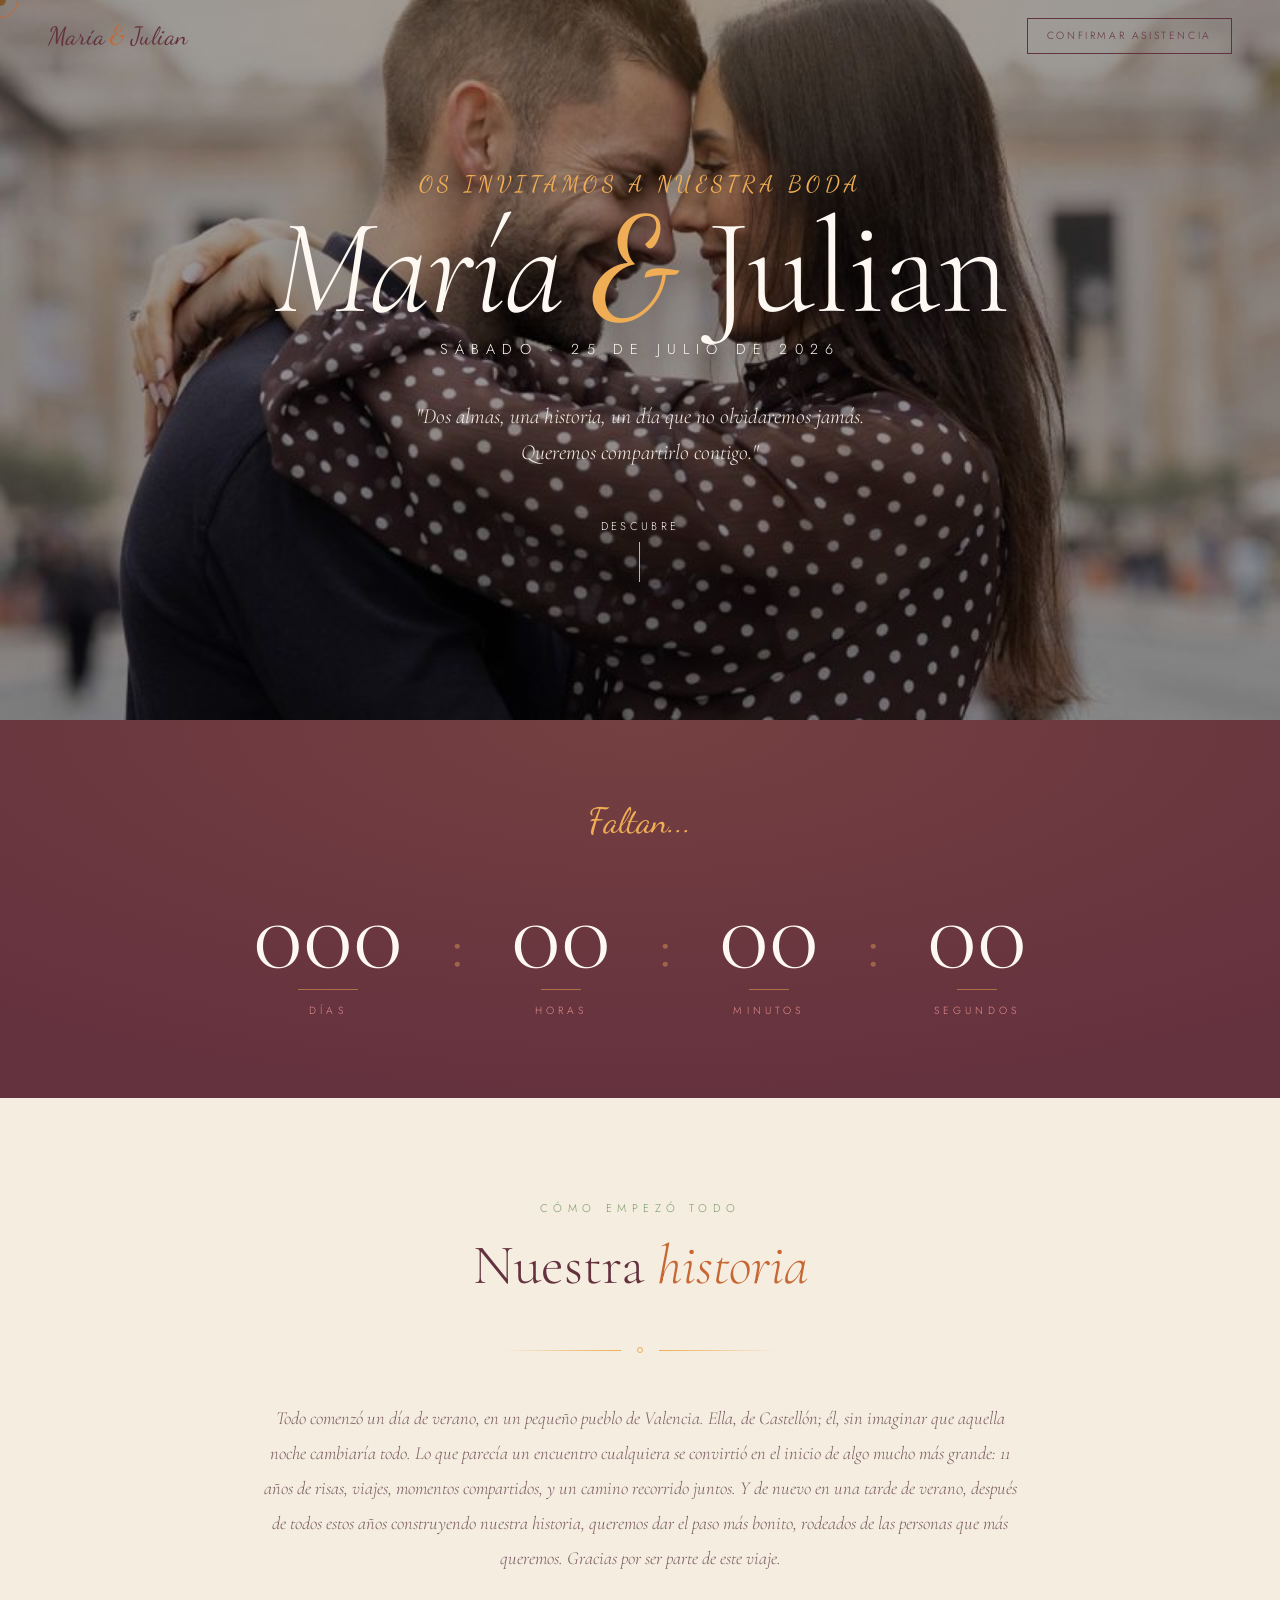
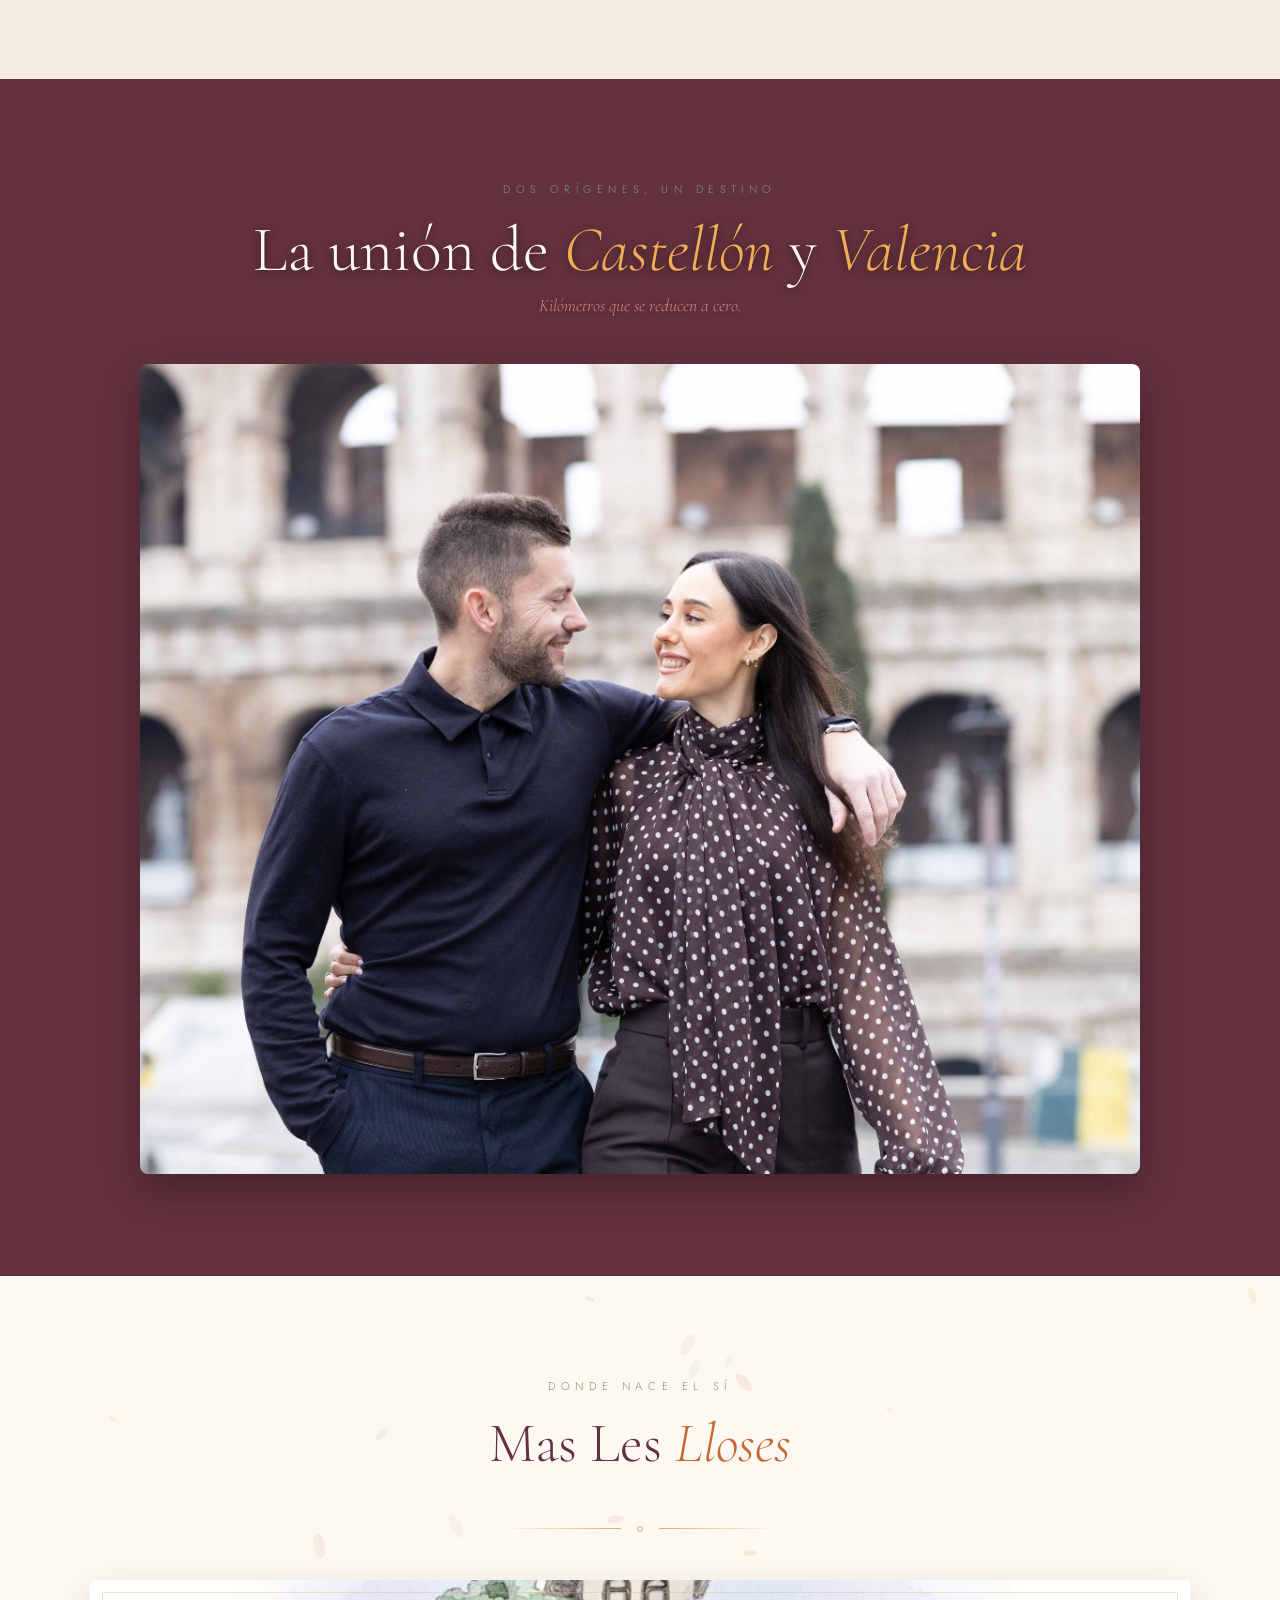
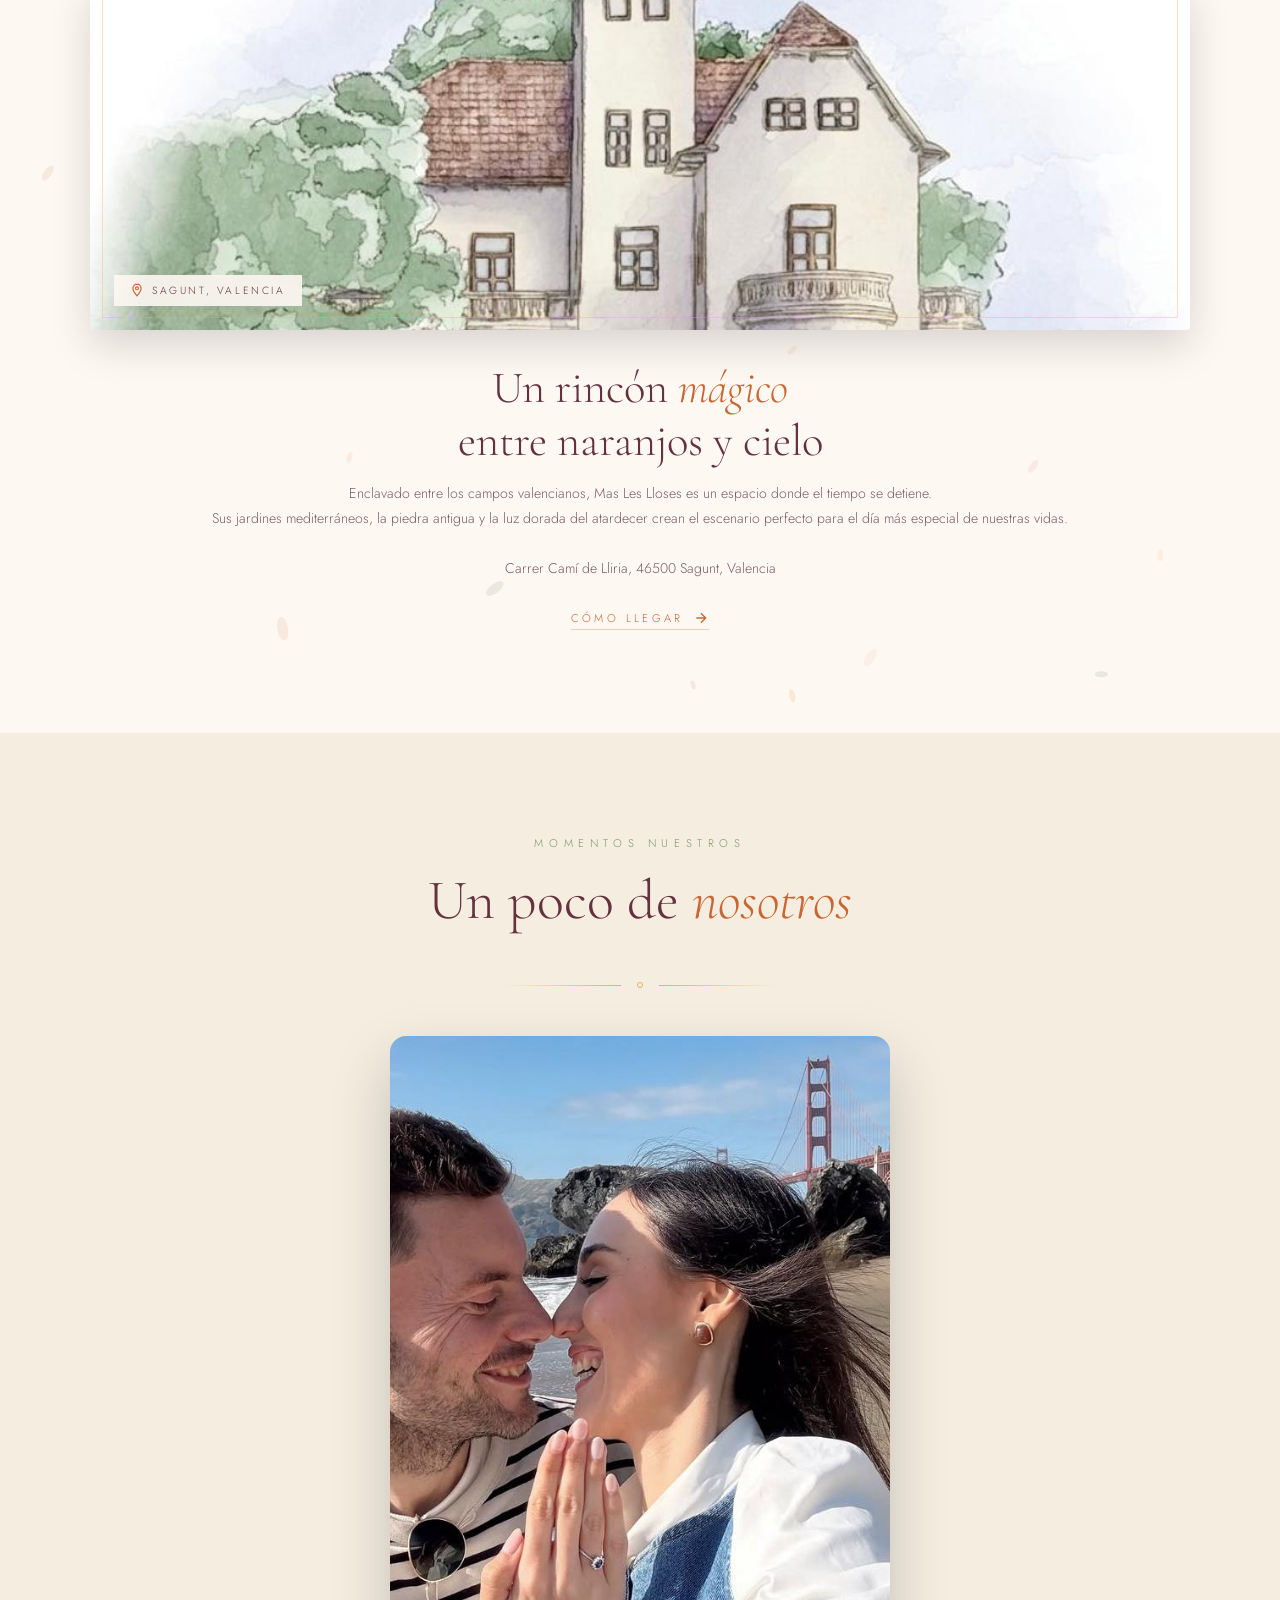
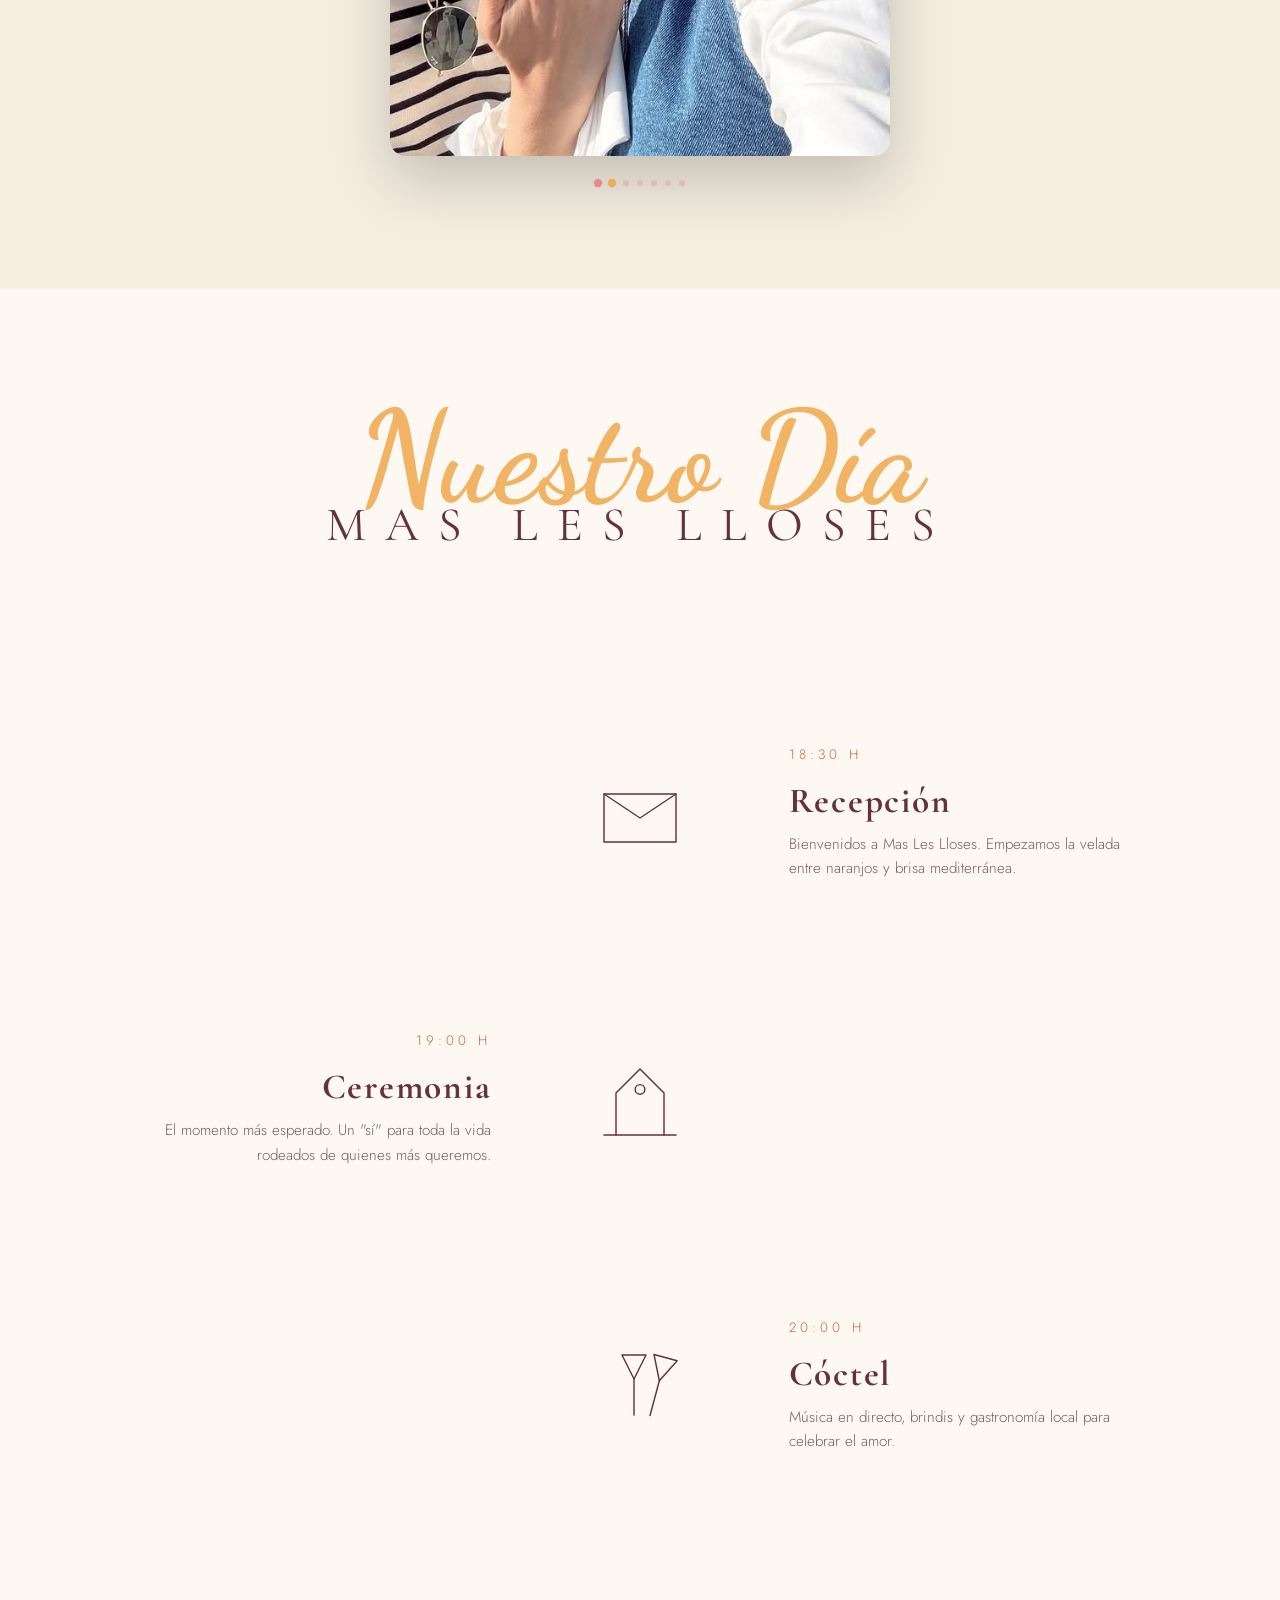
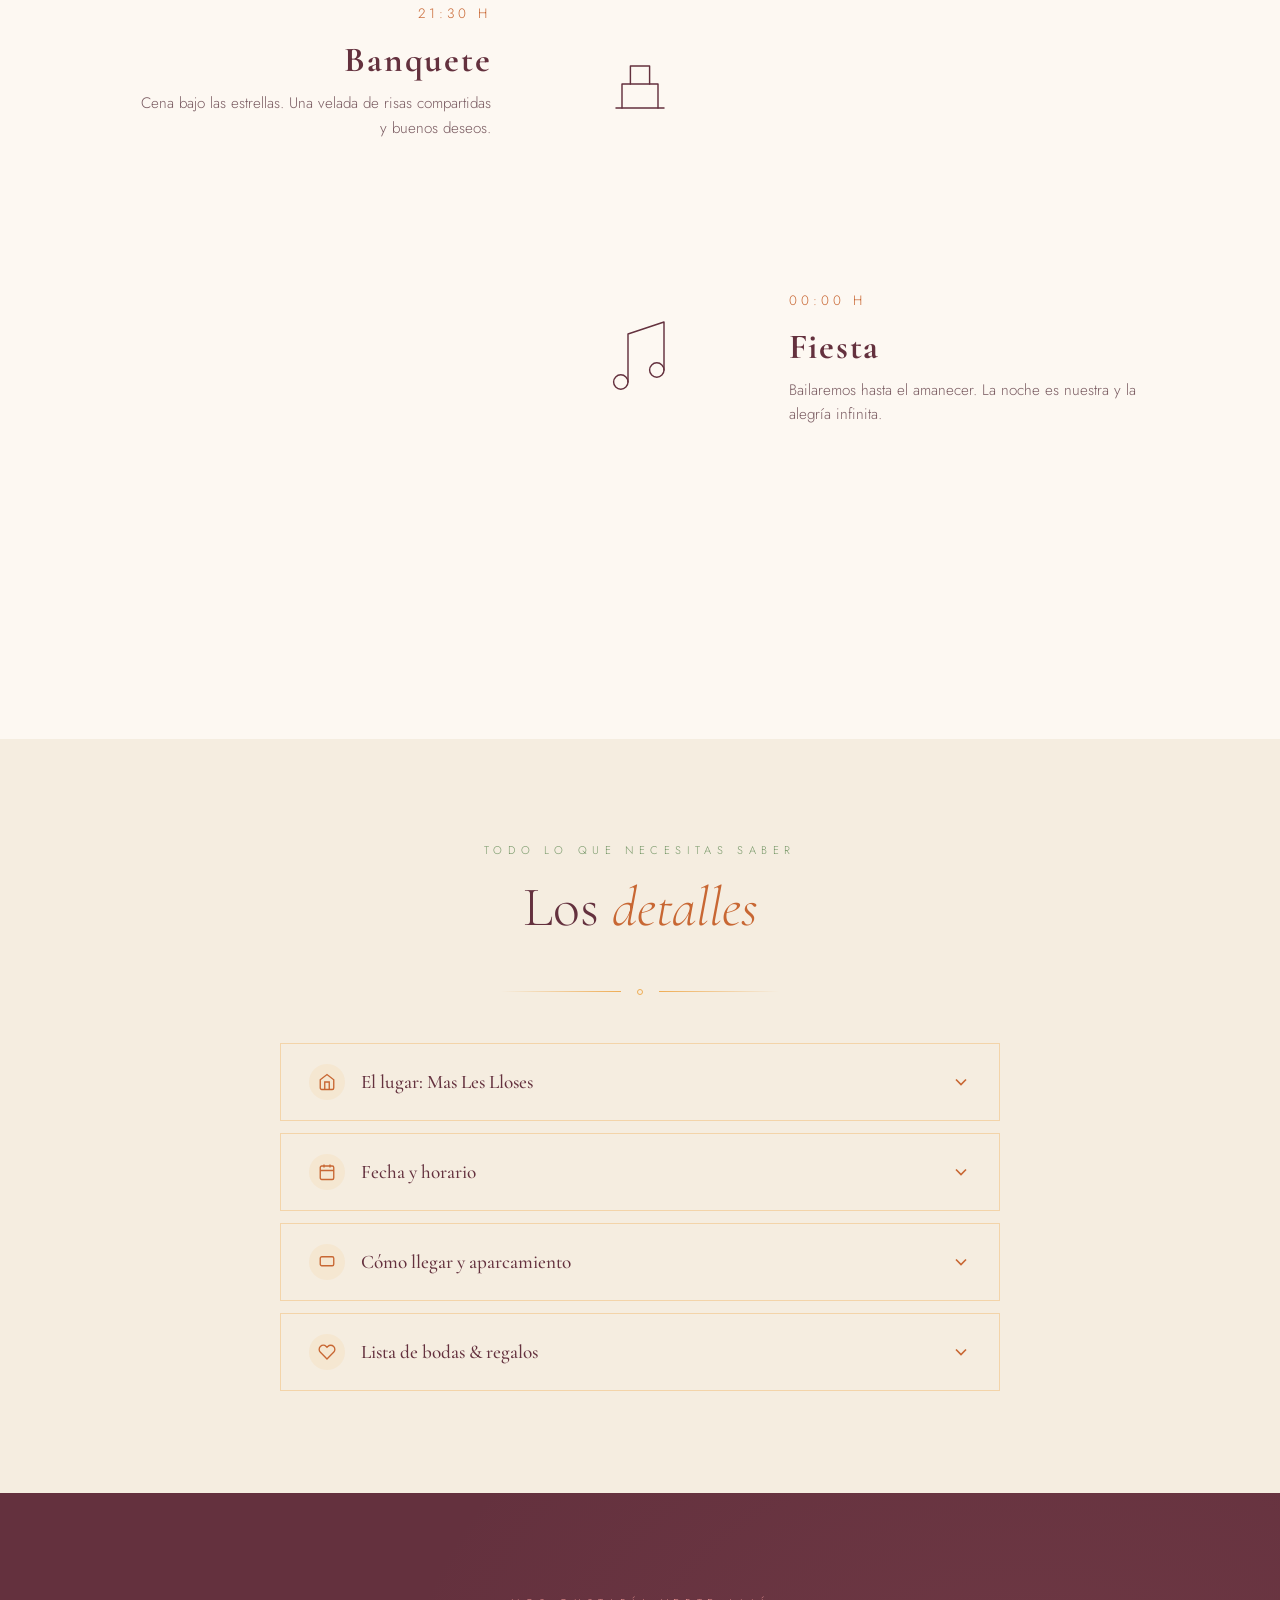
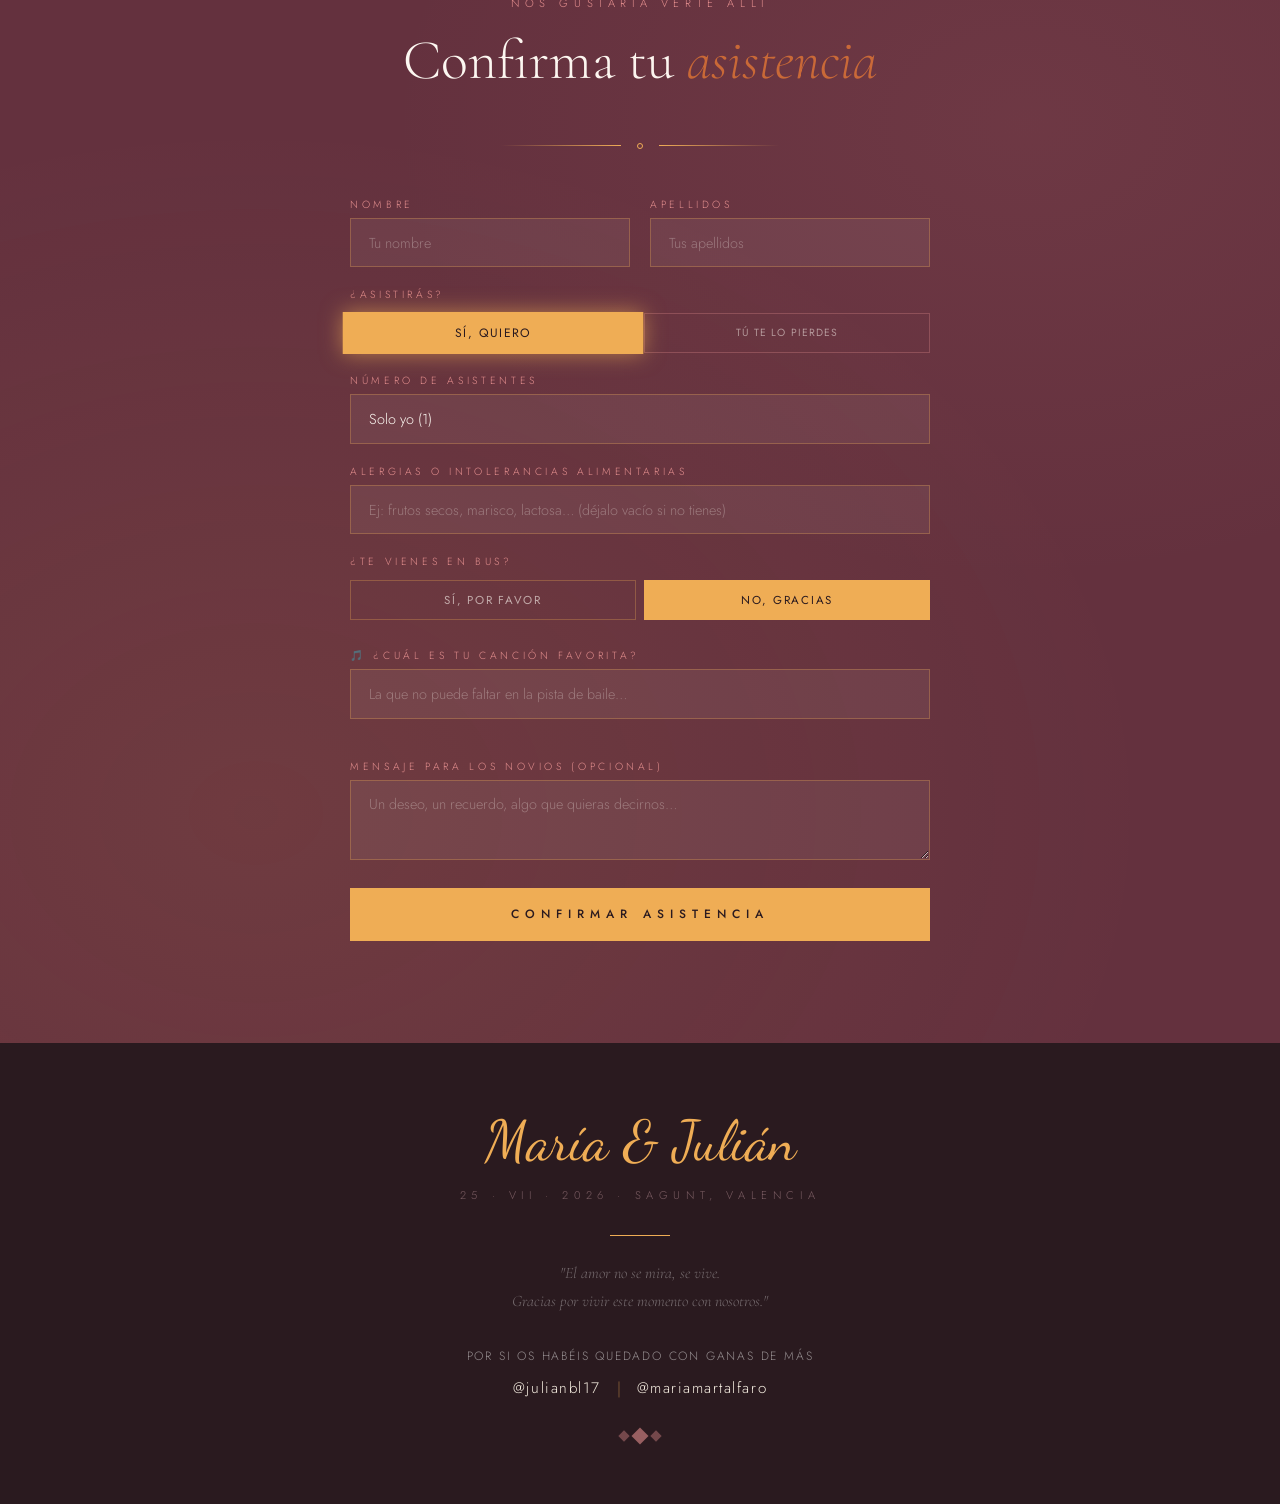
==== commit 7a271bc3: "Add Google and Apple calendar links to RSVP Success msg" ====
--- a/Boda María y Julian.html
+++ b/Boda María y Julian.html
@@ -2516,14 +2516,19 @@
       <button type="submit" class="rsvp-submit">Confirmar asistencia</button>
     </form>
 
-    <div class="rsvp-success" id="rsvp-success">
+    <div class="rsvp-success" id="rsvp-success" style="align-items: center; justify-content: center; text-align: center;">
       <svg viewBox="0 0 24 24">
         <path d="M22 11.08V12a10 10 0 11-5.93-9.14" />
         <polyline points="22 4 12 14.01 9 11.01" />
       </svg>
-      <h3>¡Nos vemos el 25 de julio!</h3>
-      <p>Hemos recibido tu confirmación.<br />No podemos esperar a compartir este día contigo.<br />Te mandamos todo
-        nuestro amor. 🤍</p>
+      <h3 id="rsvp-succ-title">¡Nos vemos el 25 de julio!</h3>
+      <p id="rsvp-succ-text">Hemos recibido tu confirmación.<br />No podemos esperar a compartir este día contigo.<br />Te mandamos todo nuestro amor. 🤍</p>
+      
+      <div id="calendar-links" style="display:none; flex-direction:column; gap:0.8rem; margin-top:2rem; width:100%; max-width:300px; padding-top: 1rem; border-top: 1px solid rgba(239, 173, 85, 0.4);">
+        <p style="font-family:var(--ff-b); font-size:0.8rem; text-transform:uppercase; letter-spacing:0.1em; color:var(--mid); margin-bottom: 0.5rem;">Añadir al calendario</p>
+        <a href="https://calendar.google.com/calendar/render?action=TEMPLATE&text=Boda+Mar%C3%ADa+y+Juli%C3%A1n&dates=20260725T163000Z/20260726T040000Z&details=Celebra+con+nosotros+este+d%C3%ADa+tan+especial.&location=Mas+Les+Lloses,+Carrer+Cam%C3%AD+de+Lliria,+46500+Sagunt,+Valencia" target="_blank" style="background:var(--burgundy); color:white; font-family:var(--ff-d); padding:0.8rem; text-decoration:none; text-align:center; transition:background 0.3s; border-radius: 4px;" onmouseover="this.style.background='var(--dark)'" onmouseout="this.style.background='var(--burgundy)'">Google Calendar</a>
+        <a href="data:text/calendar;charset=utf8,BEGIN:VCALENDAR%0AVERSION:2.0%0ABEGIN:VEVENT%0AURL:https://boda-maria-julian.netlify.app/%0ADTSTART:20260725T163000Z%0ADTEND:20260726T040000Z%0ASUMMARY:Boda%20Mar%C3%ADa%20y%20Juli%C3%A1n%0ADESCRIPTION:Celebra%20con%20nosotros%20este%20d%C3%ADa%20tan%20especial.%0ALOCATION:Mas%20Les%20Lloses%2C%20Carrer%20Cam%C3%AD%20de%20Lliria%2C%2046500%20Sagunt%2C%20Valencia%0AEND:VEVENT%0AEND:VCALENDAR" download="boda-maria-julian.ics" style="border:1px solid var(--burgundy); color:var(--burgundy); font-family:var(--ff-d); padding:0.8rem; text-decoration:none; text-align:center; transition:all 0.3s; background:transparent; border-radius: 4px;" onmouseover="this.style.background='var(--burgundy)'; this.style.color='white'" onmouseout="this.style.background='transparent'; this.style.color='var(--burgundy)'">Apple Calendar</a>
+      </div>
     </div>
   </section>
 
@@ -2716,6 +2721,15 @@
         })
         .then(() => {
           document.getElementById('rsvp-form-wrap').style.display = 'none';
+          
+          if (document.getElementById('f-attendance').value === 'no') {
+             document.getElementById('rsvp-succ-title').innerText = "¡Te echaremos de menos!";
+             document.getElementById('rsvp-succ-text').innerHTML = "Hemos recibido tu mensaje.<br />Sentimos mucho que no puedas acompañarnos, pero brindaremos por ti. 🤍";
+          } else {
+             const cal = document.getElementById('calendar-links');
+             if (cal) cal.style.display = 'flex';
+          }
+
           const succ = document.getElementById('rsvp-success');
           succ.style.display = 'flex'; succ.style.opacity = '0'; succ.style.transform = 'translateY(20px)';
           setTimeout(() => { succ.style.transition = 'all .7s ease'; succ.style.opacity = '1'; succ.style.transform = 'translateY(0)' }, 50);
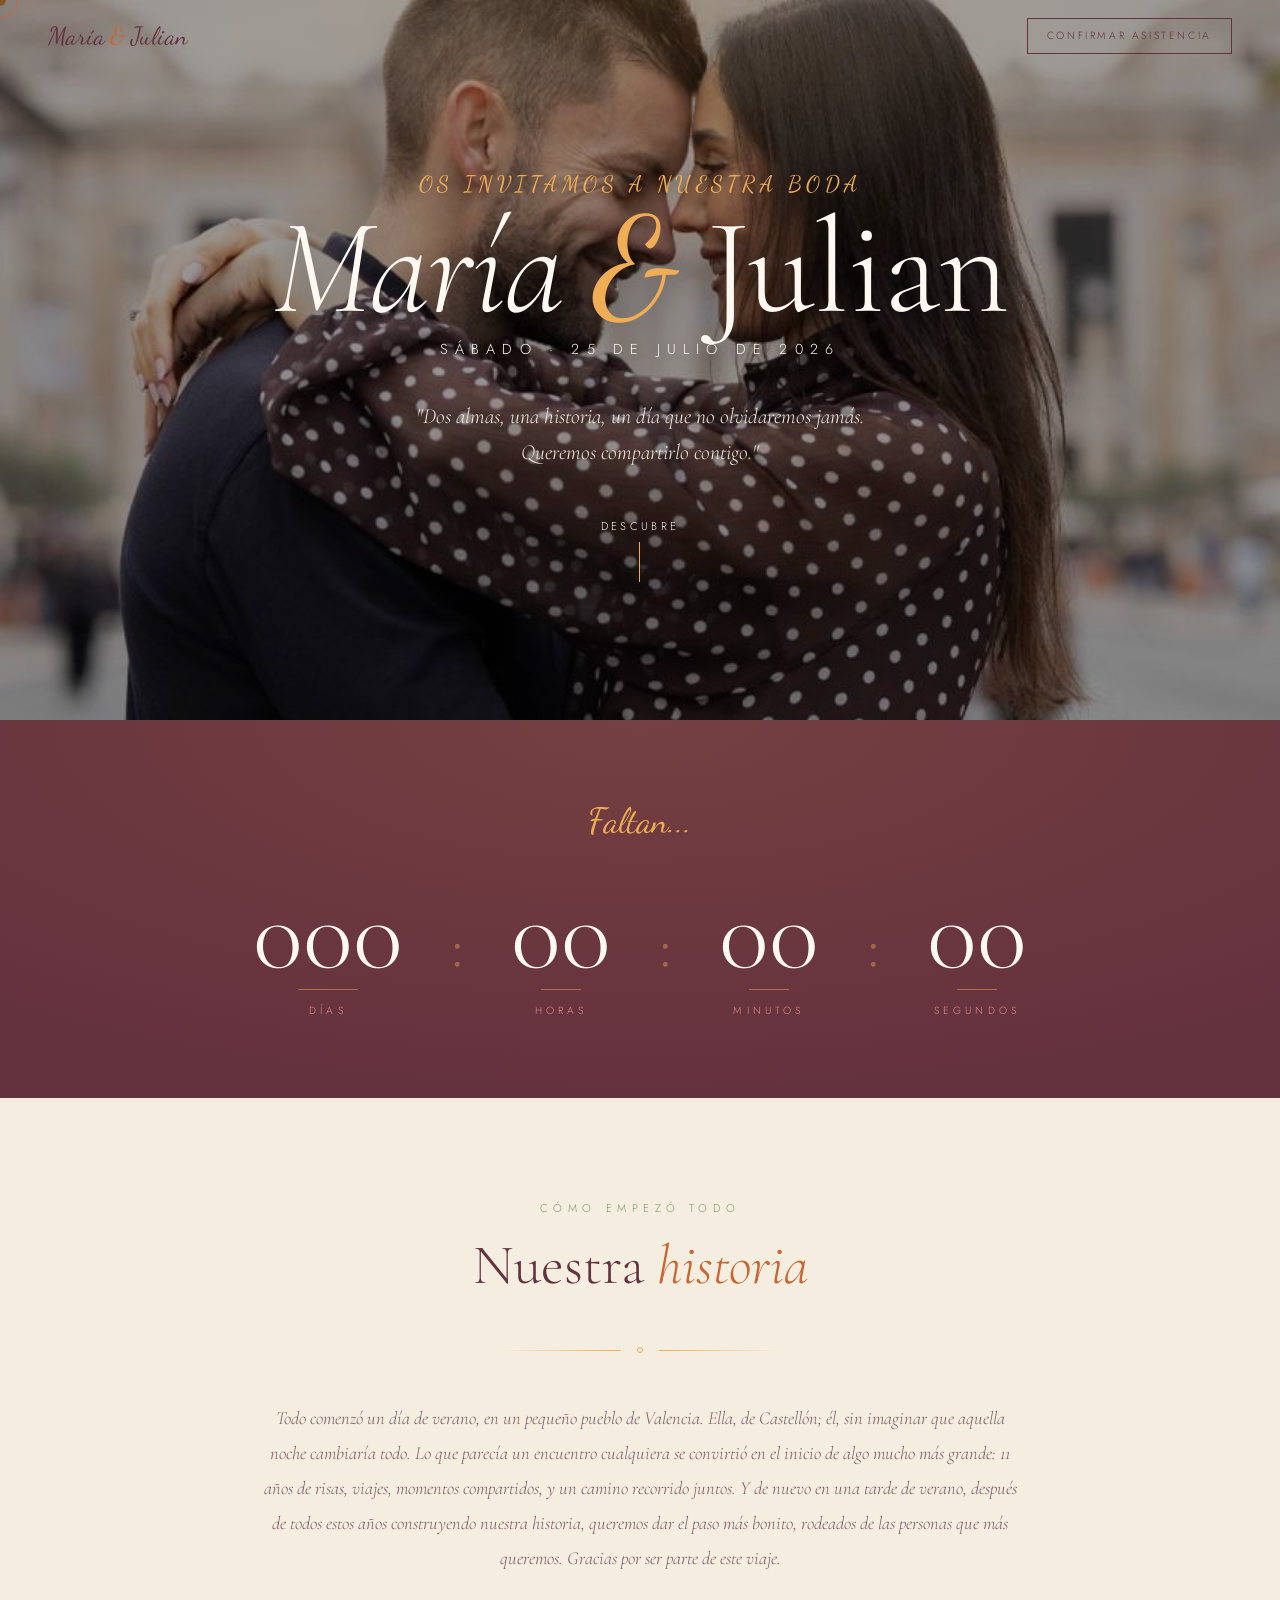
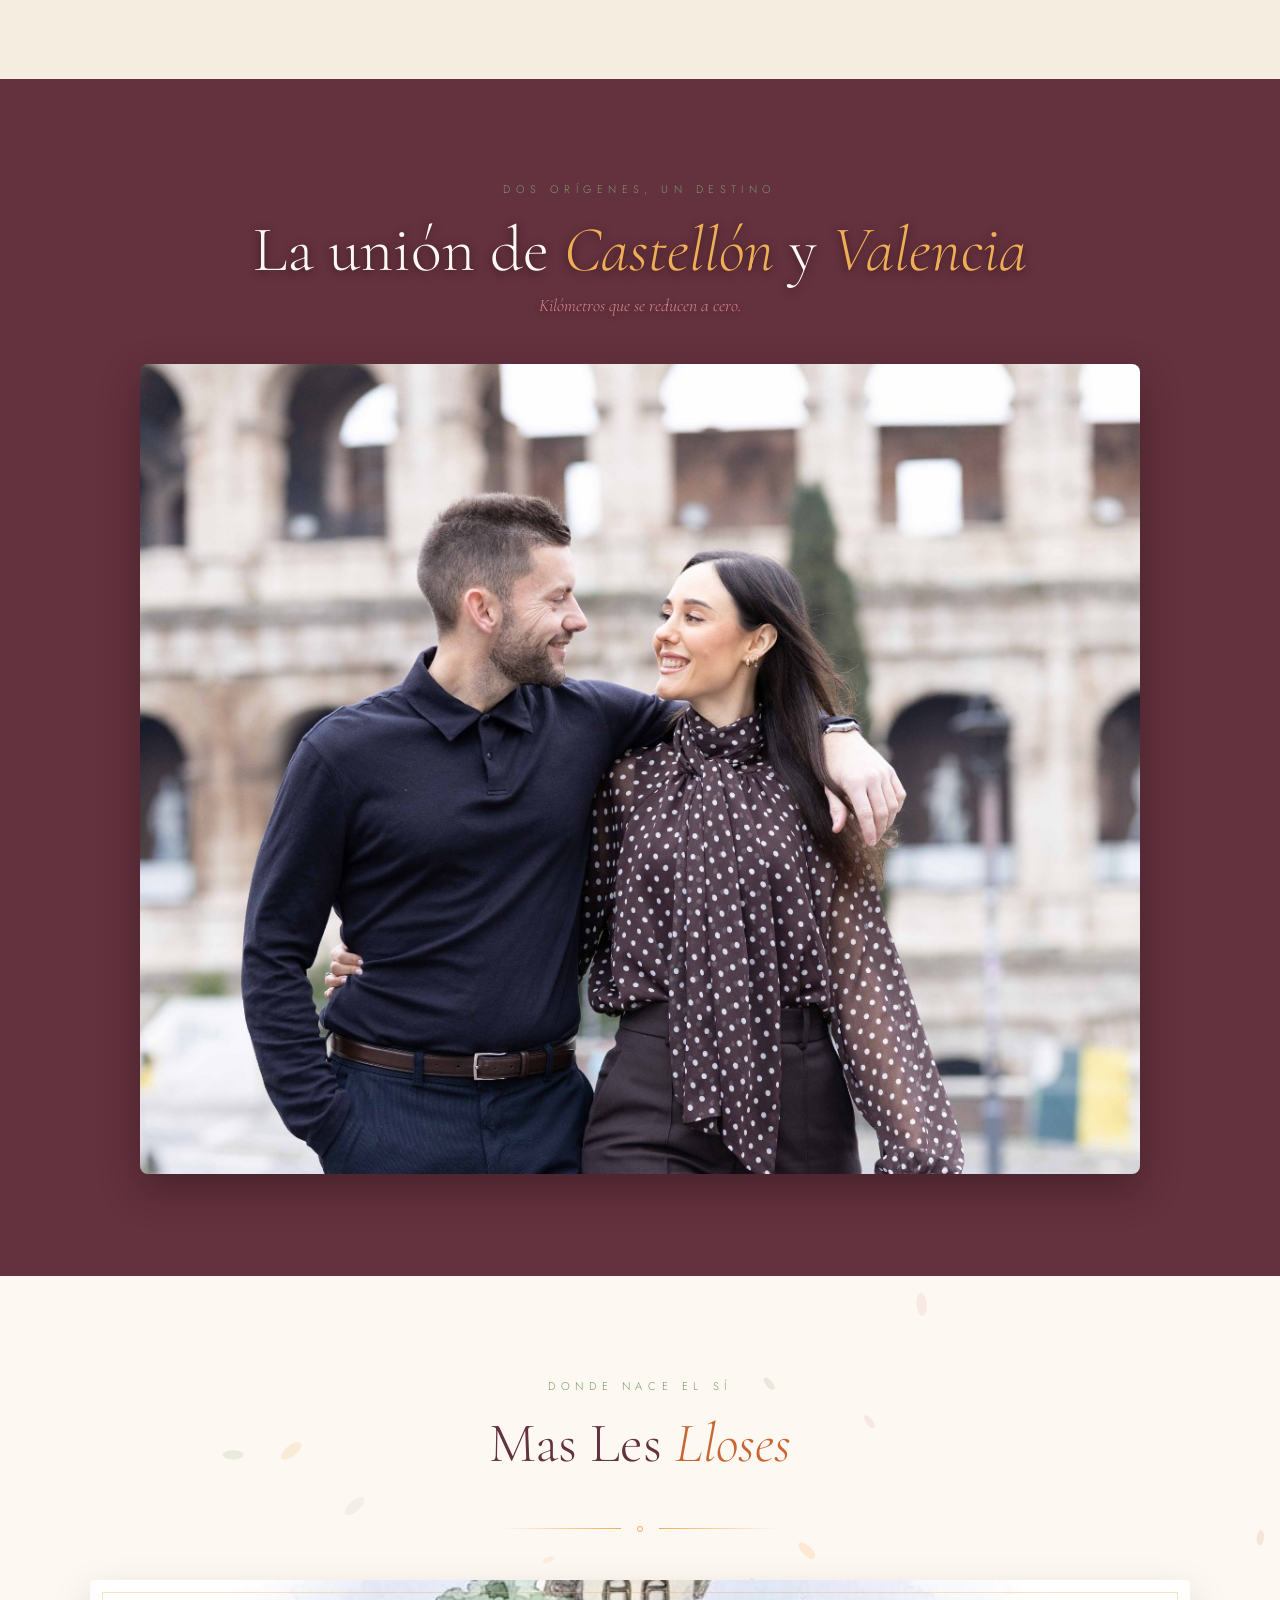
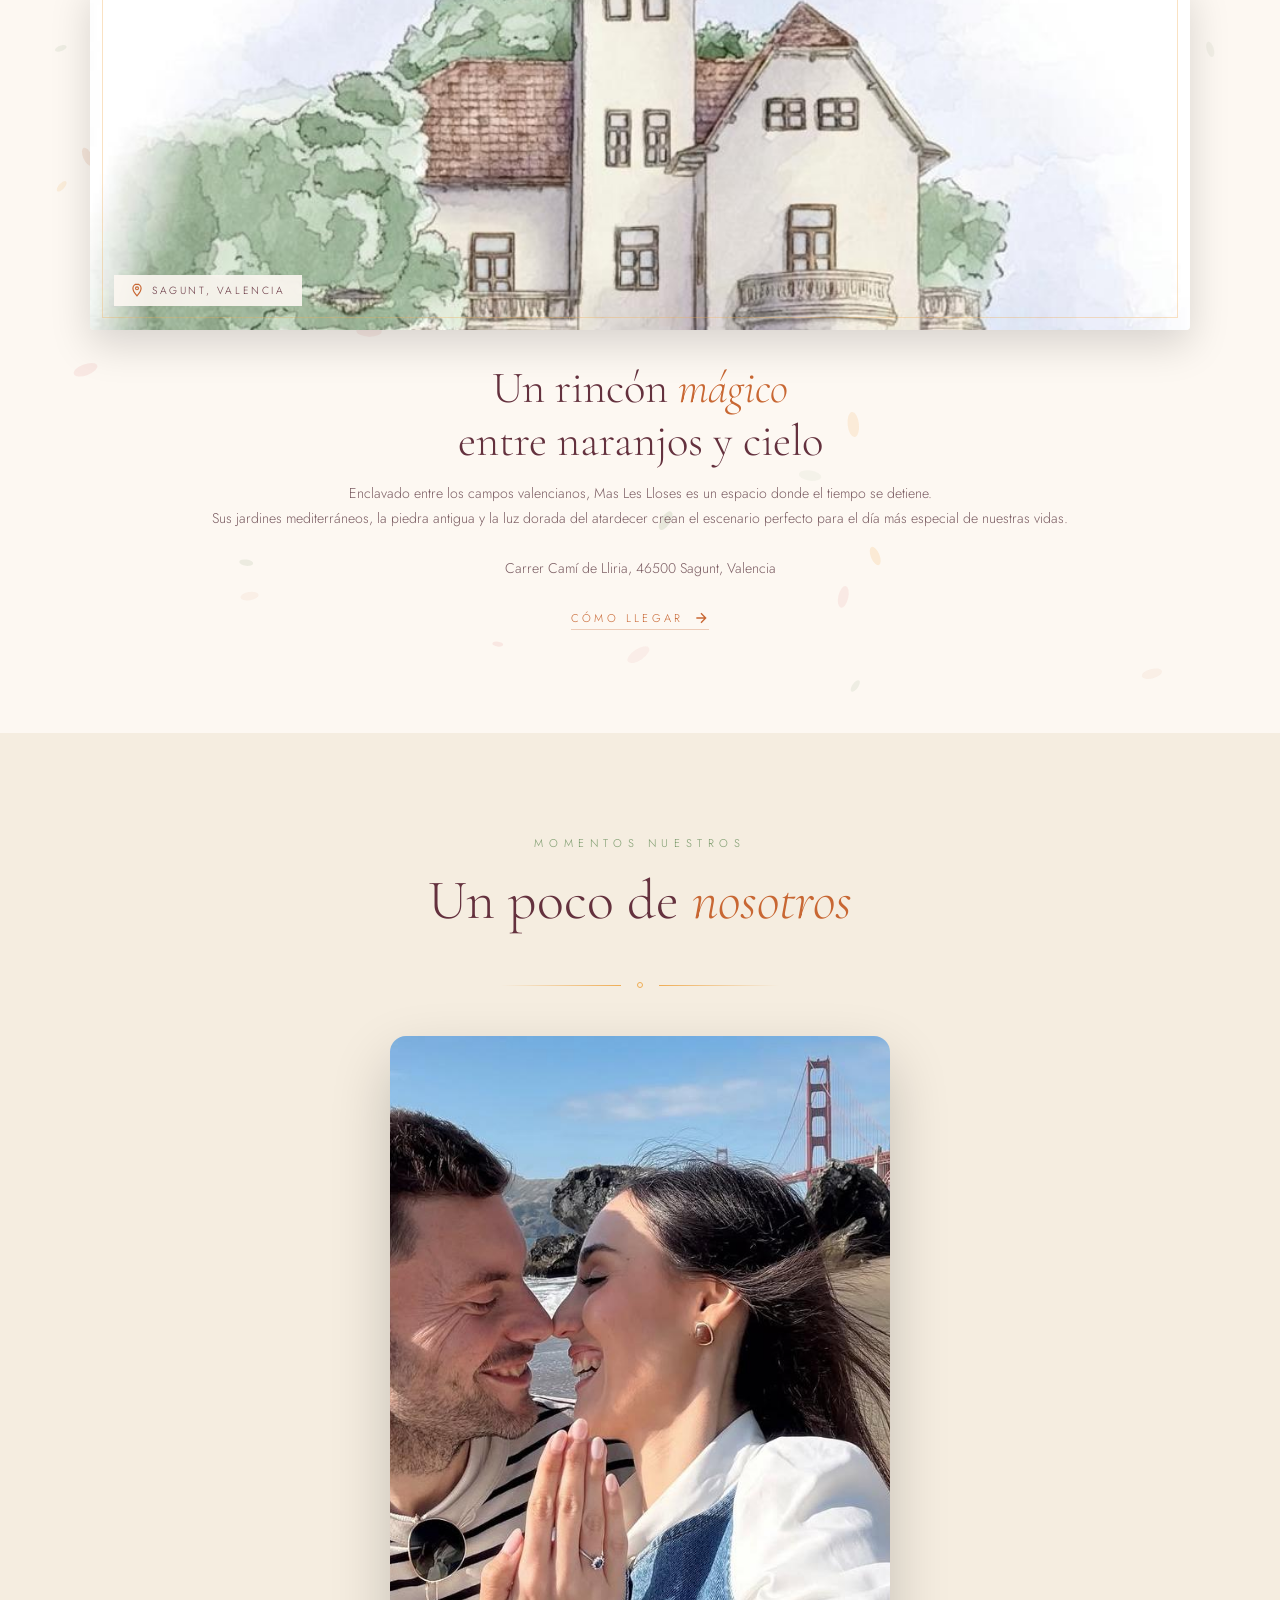
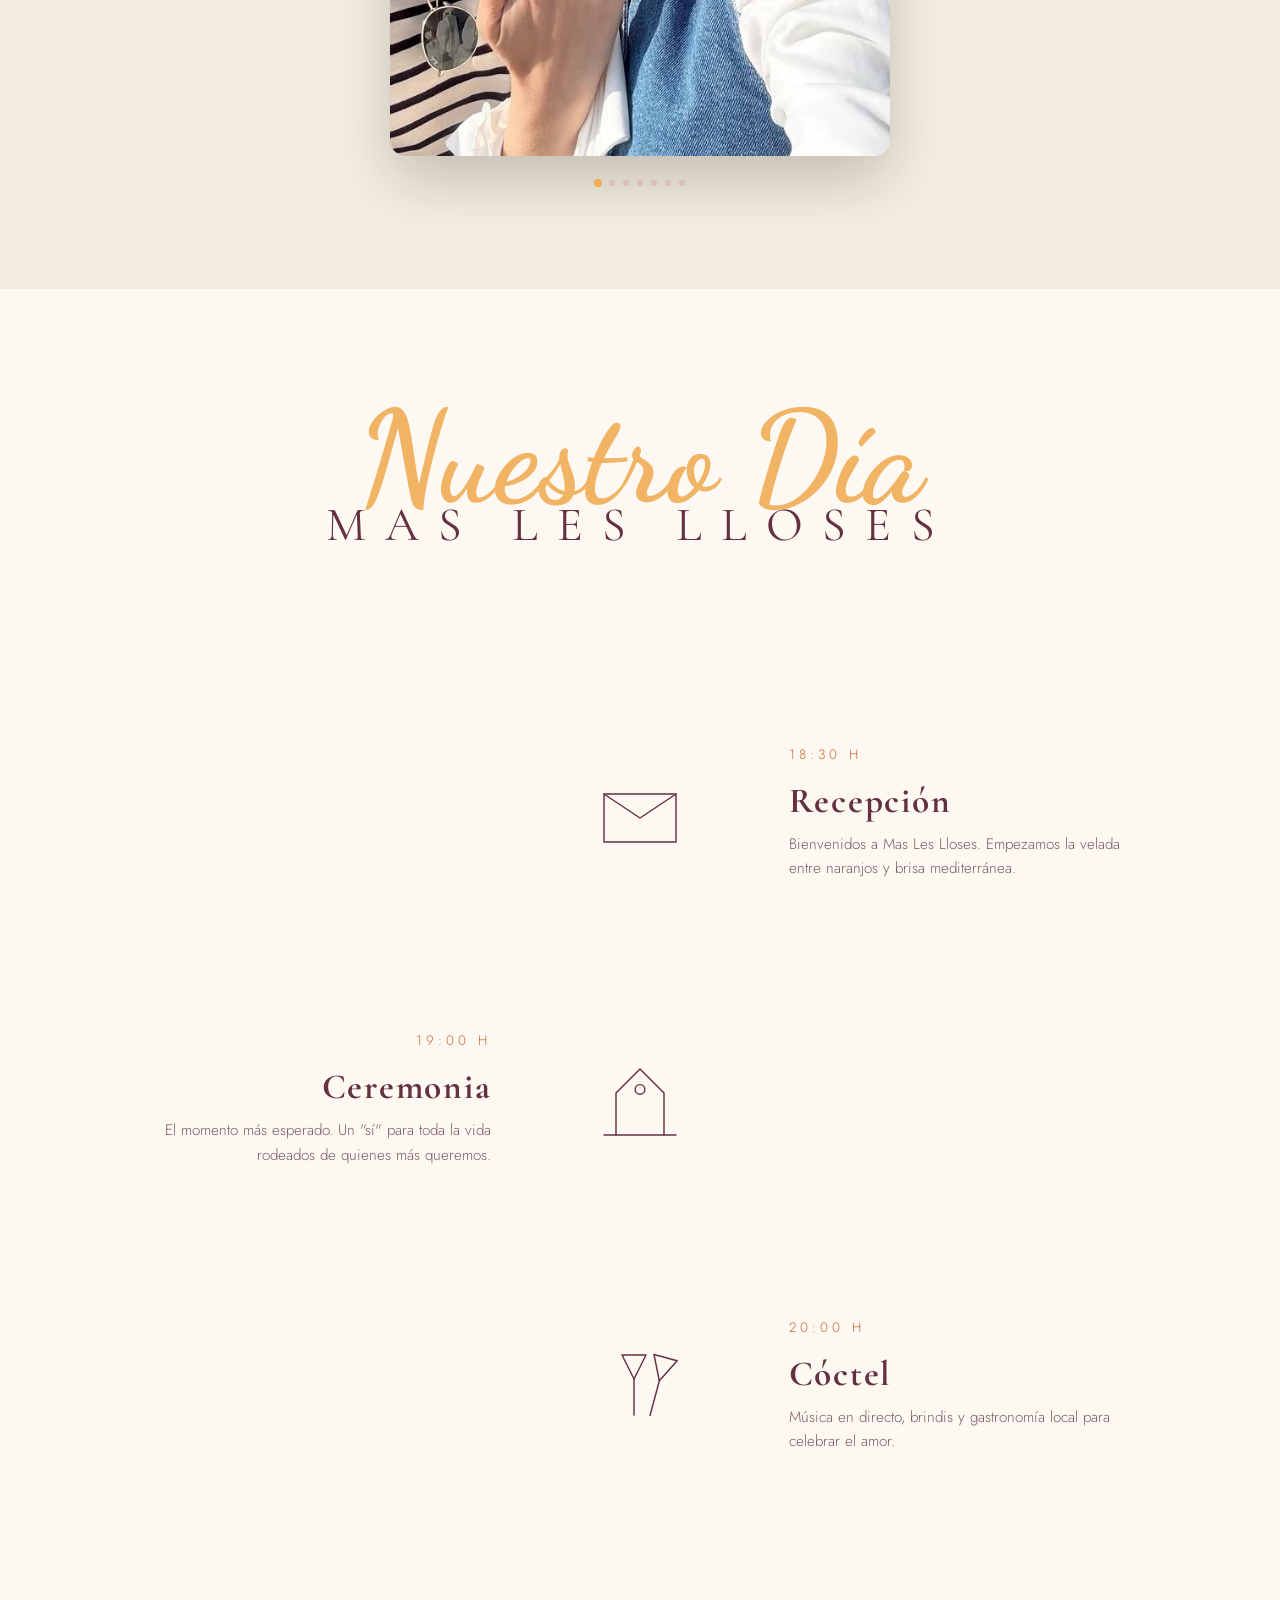
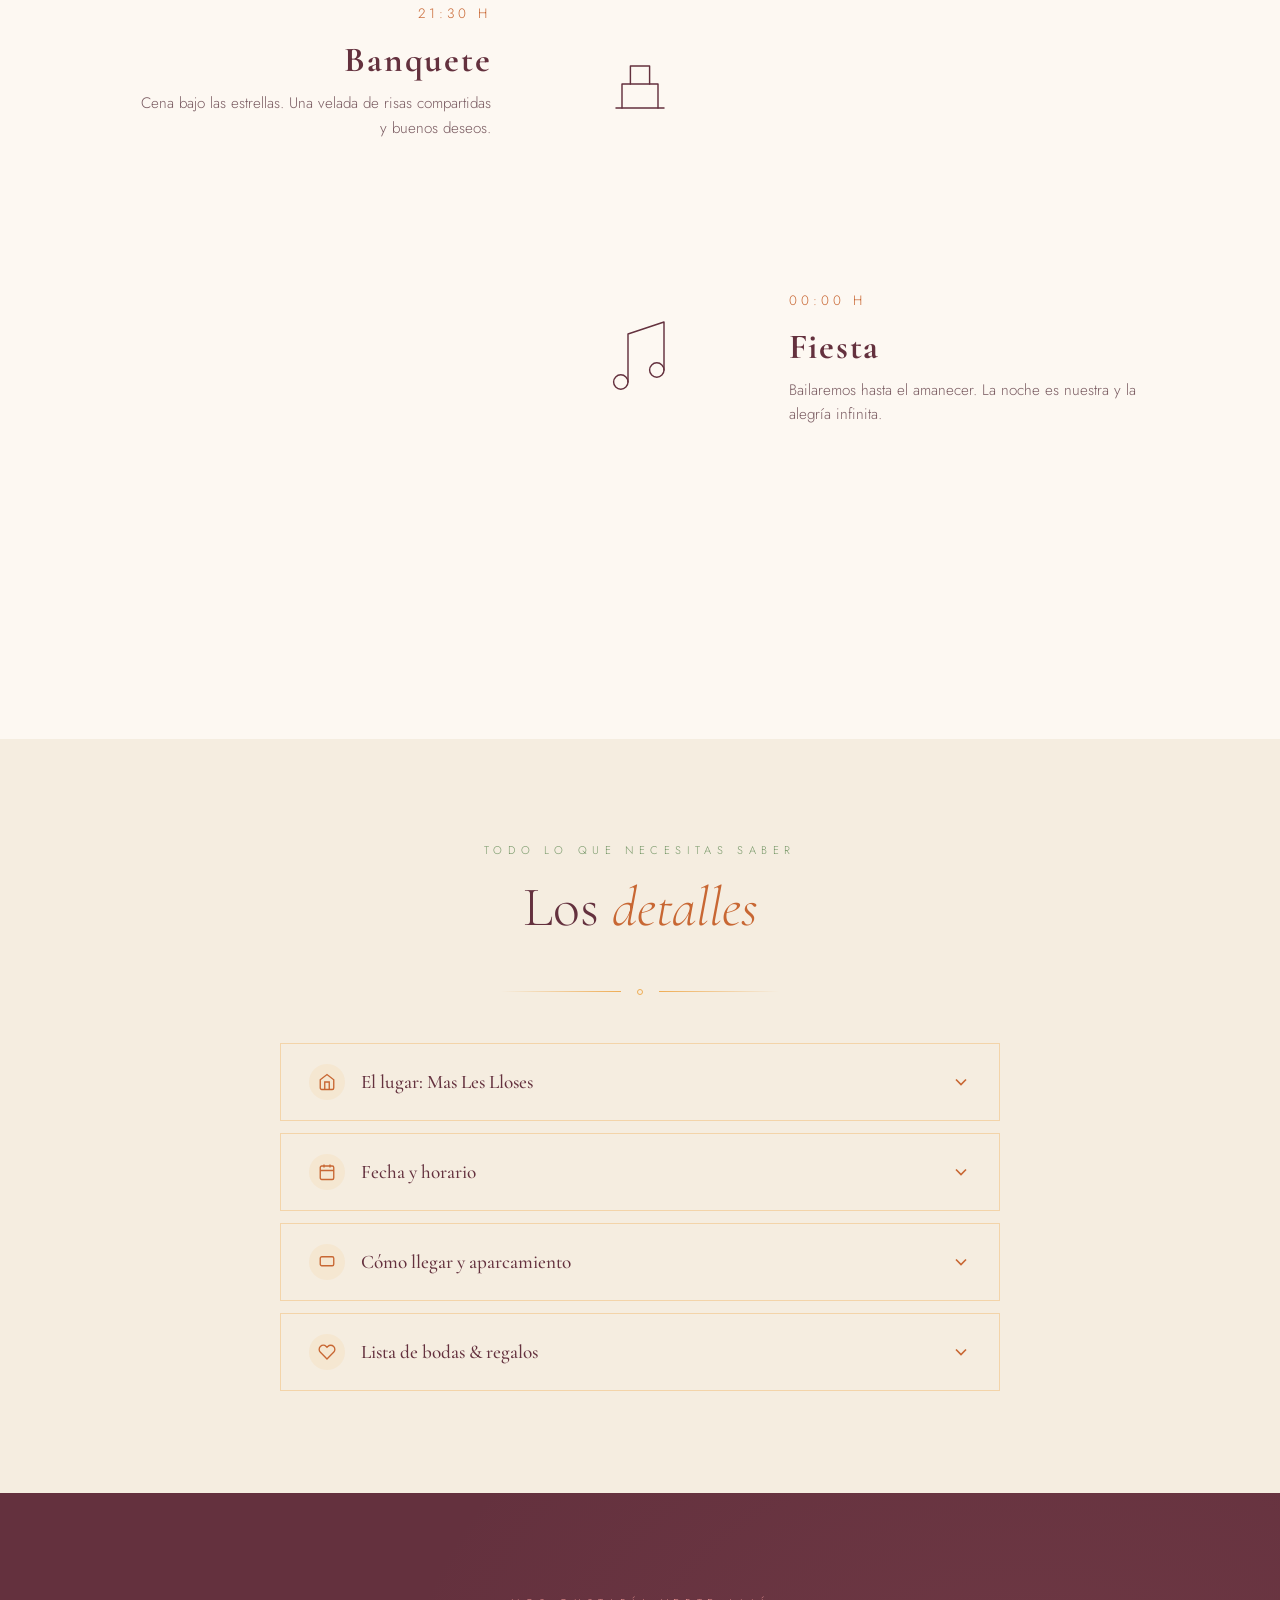
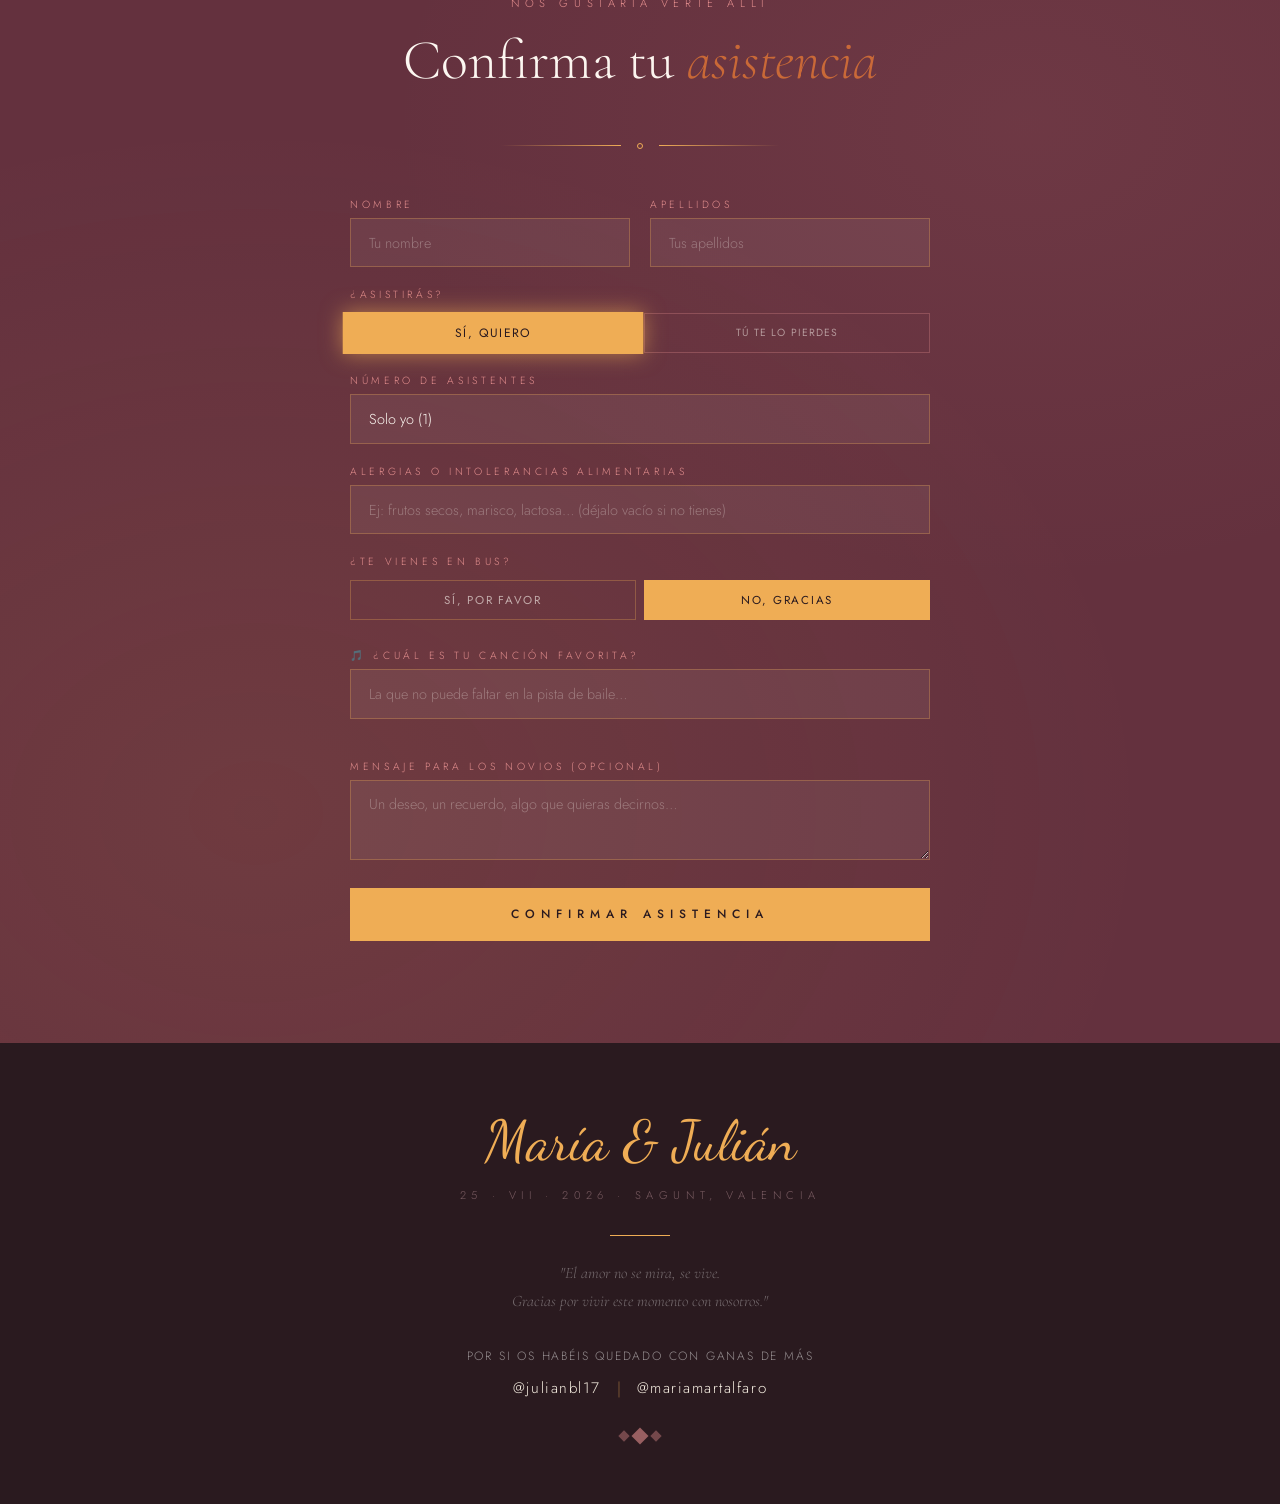
==== commit 39cb1b80: "Fix Apple and Google Calendar button contrast colors" ====
--- a/Boda María y Julian.html
+++ b/Boda María y Julian.html
@@ -2526,8 +2526,8 @@
       
       <div id="calendar-links" style="display:none; flex-direction:column; gap:0.8rem; margin-top:2rem; width:100%; max-width:300px; padding-top: 1rem; border-top: 1px solid rgba(239, 173, 85, 0.4);">
         <p style="font-family:var(--ff-b); font-size:0.8rem; text-transform:uppercase; letter-spacing:0.1em; color:var(--mid); margin-bottom: 0.5rem;">Añadir al calendario</p>
-        <a href="https://calendar.google.com/calendar/render?action=TEMPLATE&text=Boda+Mar%C3%ADa+y+Juli%C3%A1n&dates=20260725T163000Z/20260726T040000Z&details=Celebra+con+nosotros+este+d%C3%ADa+tan+especial.&location=Mas+Les+Lloses,+Carrer+Cam%C3%AD+de+Lliria,+46500+Sagunt,+Valencia" target="_blank" style="background:var(--burgundy); color:white; font-family:var(--ff-d); padding:0.8rem; text-decoration:none; text-align:center; transition:background 0.3s; border-radius: 4px;" onmouseover="this.style.background='var(--dark)'" onmouseout="this.style.background='var(--burgundy)'">Google Calendar</a>
-        <a href="data:text/calendar;charset=utf8,BEGIN:VCALENDAR%0AVERSION:2.0%0ABEGIN:VEVENT%0AURL:https://boda-maria-julian.netlify.app/%0ADTSTART:20260725T163000Z%0ADTEND:20260726T040000Z%0ASUMMARY:Boda%20Mar%C3%ADa%20y%20Juli%C3%A1n%0ADESCRIPTION:Celebra%20con%20nosotros%20este%20d%C3%ADa%20tan%20especial.%0ALOCATION:Mas%20Les%20Lloses%2C%20Carrer%20Cam%C3%AD%20de%20Lliria%2C%2046500%20Sagunt%2C%20Valencia%0AEND:VEVENT%0AEND:VCALENDAR" download="boda-maria-julian.ics" style="border:1px solid var(--burgundy); color:var(--burgundy); font-family:var(--ff-d); padding:0.8rem; text-decoration:none; text-align:center; transition:all 0.3s; background:transparent; border-radius: 4px;" onmouseover="this.style.background='var(--burgundy)'; this.style.color='white'" onmouseout="this.style.background='transparent'; this.style.color='var(--burgundy)'">Apple Calendar</a>
+        <a href="https://calendar.google.com/calendar/render?action=TEMPLATE&text=Boda+Mar%C3%ADa+y+Juli%C3%A1n&dates=20260725T163000Z/20260726T040000Z&details=Celebra+con+nosotros+este+d%C3%ADa+tan+especial.&location=Mas+Les+Lloses,+Carrer+Cam%C3%AD+de+Lliria,+46500+Sagunt,+Valencia" target="_blank" style="background:var(--ivory); color:var(--burgundy); font-family:var(--ff-d); padding:0.8rem; text-decoration:none; text-align:center; transition:background 0.3s; border-radius: 4px;" onmouseover="this.style.background='var(--gold)'" onmouseout="this.style.background='var(--ivory)'">Google Calendar</a>
+        <a href="data:text/calendar;charset=utf8,BEGIN:VCALENDAR%0AVERSION:2.0%0ABEGIN:VEVENT%0AURL:https://boda-maria-julian.netlify.app/%0ADTSTART:20260725T163000Z%0ADTEND:20260726T040000Z%0ASUMMARY:Boda%20Mar%C3%ADa%20y%20Juli%C3%A1n%0ADESCRIPTION:Celebra%20con%20nosotros%20este%20d%C3%ADa%20tan%20especial.%0ALOCATION:Mas%20Les%20Lloses%2C%20Carrer%20Cam%C3%AD%20de%20Lliria%2C%2046500%20Sagunt%2C%20Valencia%0AEND:VEVENT%0AEND:VCALENDAR" download="boda-maria-julian.ics" style="border:1px solid var(--ivory); color:var(--ivory); font-family:var(--ff-d); padding:0.8rem; text-decoration:none; text-align:center; transition:all 0.3s; background:transparent; border-radius: 4px;" onmouseover="this.style.background='var(--ivory)'; this.style.color='var(--burgundy)'" onmouseout="this.style.background='transparent'; this.style.color='var(--ivory)'">Apple Calendar</a>
       </div>
     </div>
   </section>
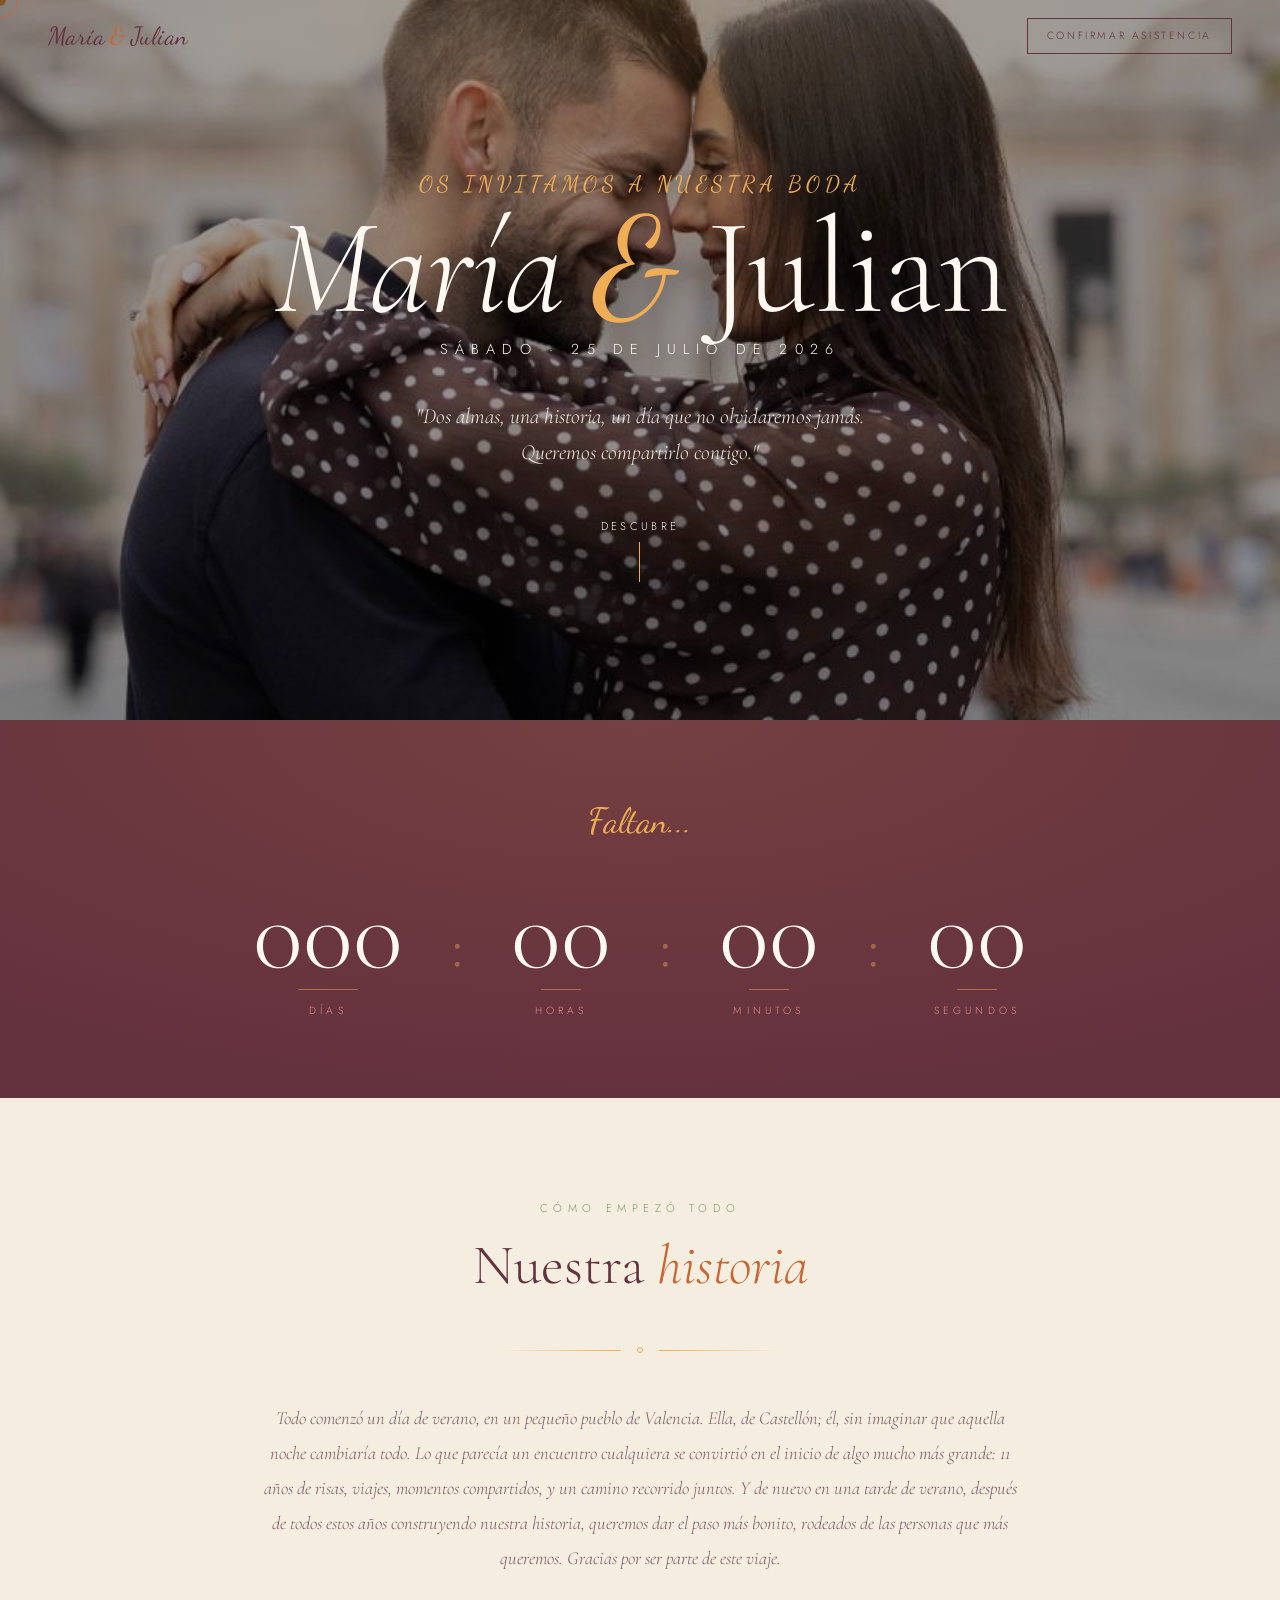
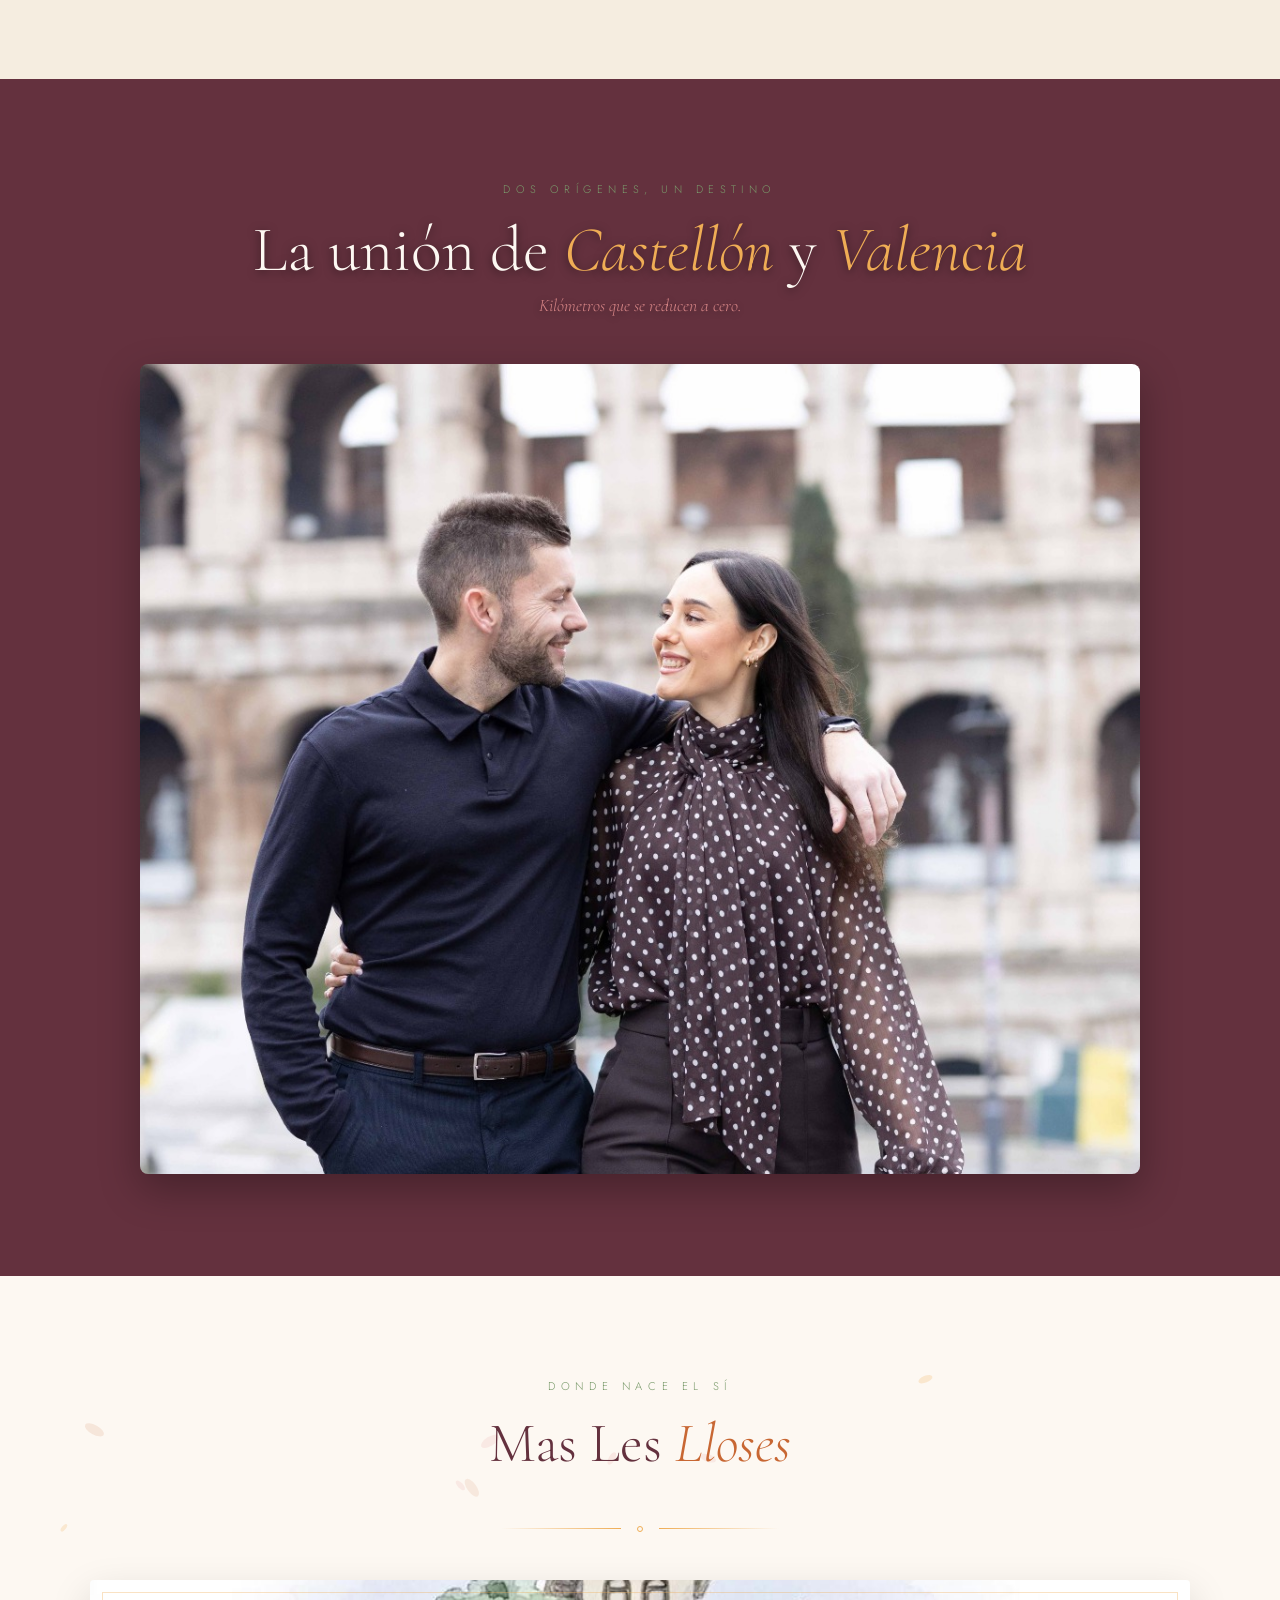
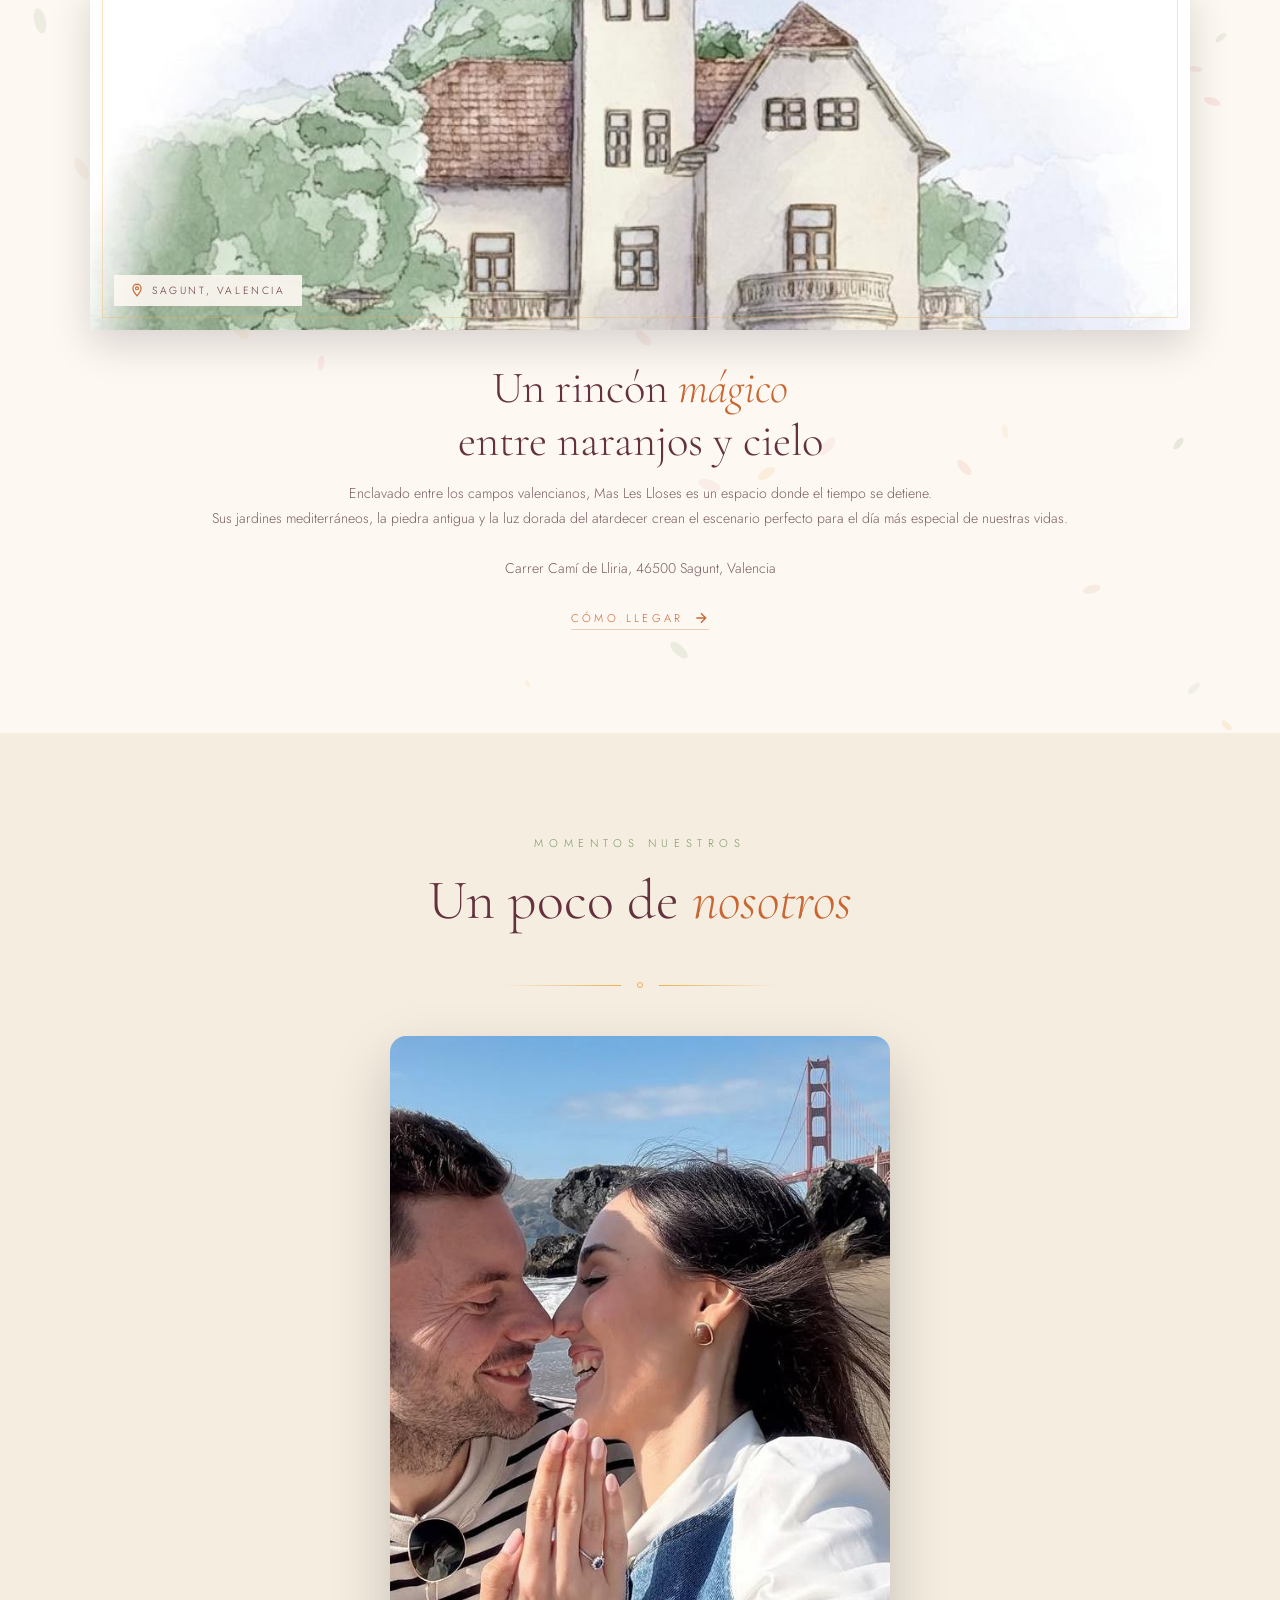
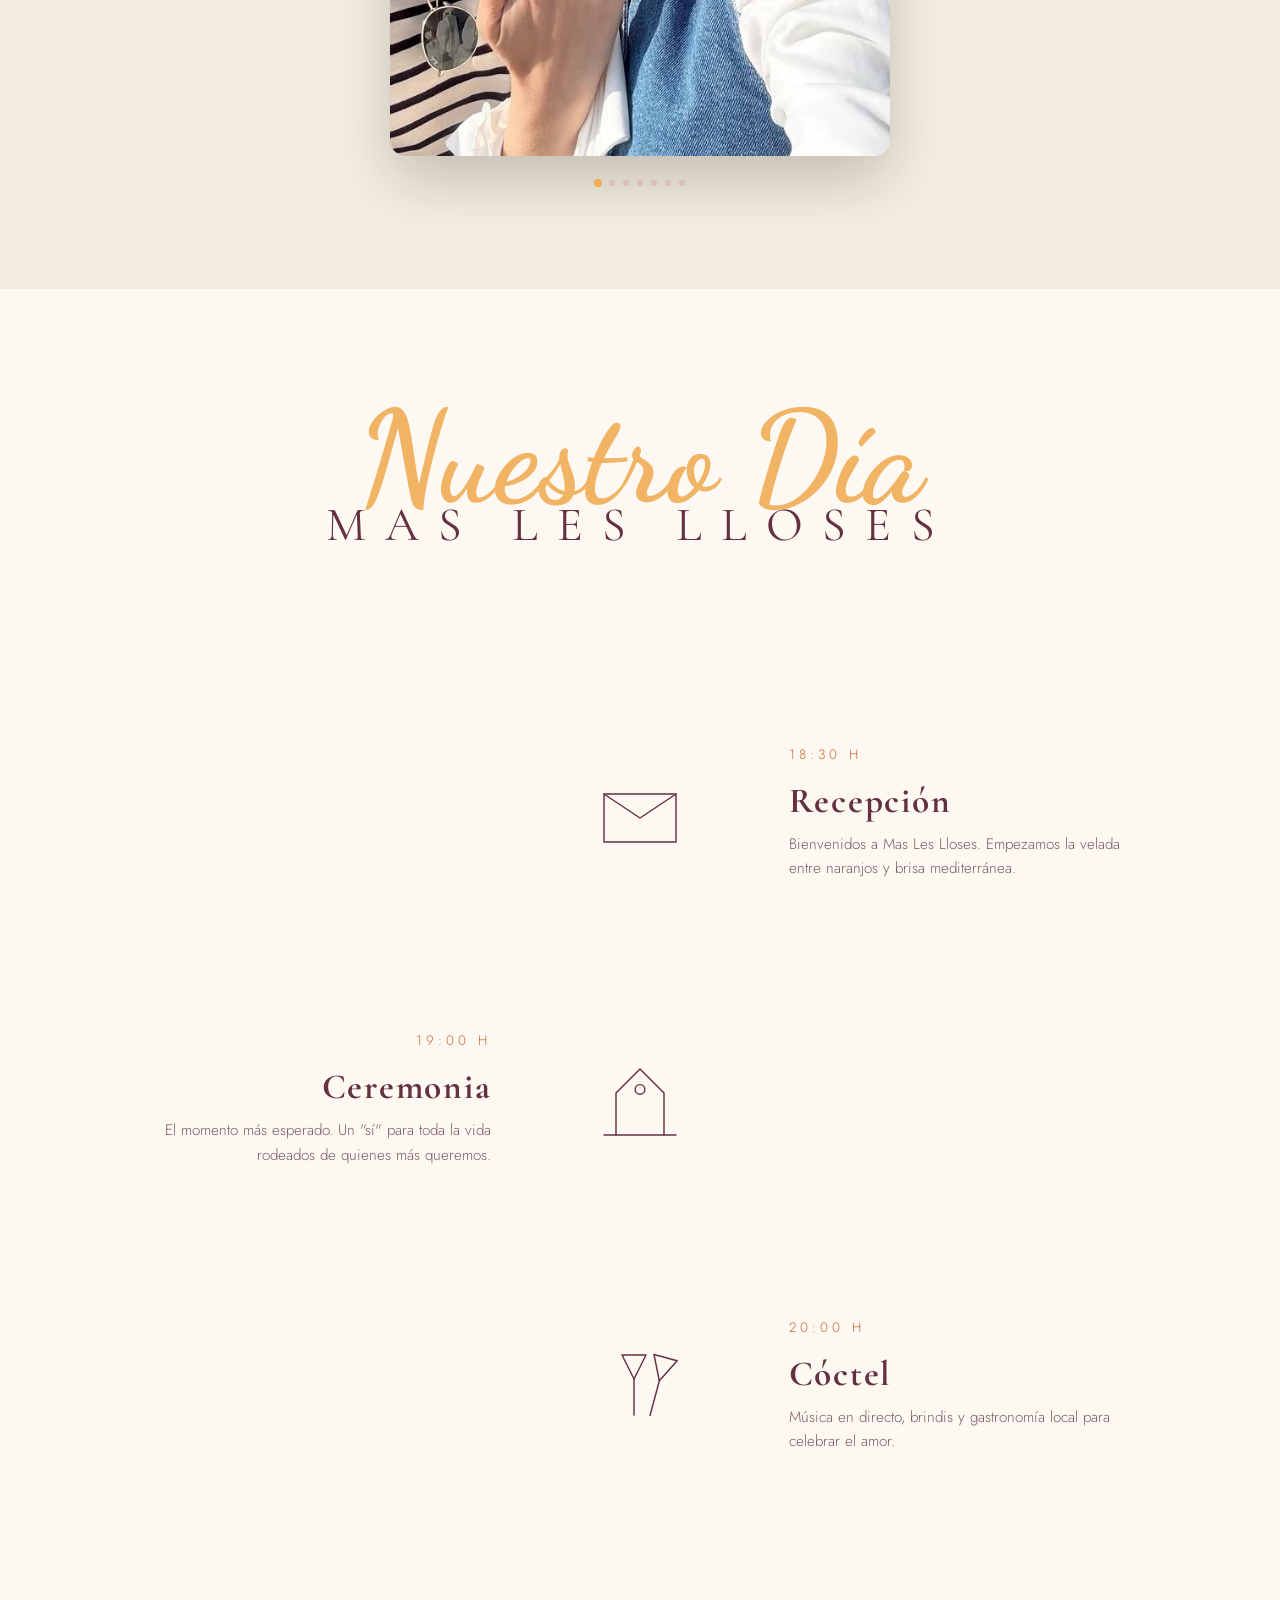
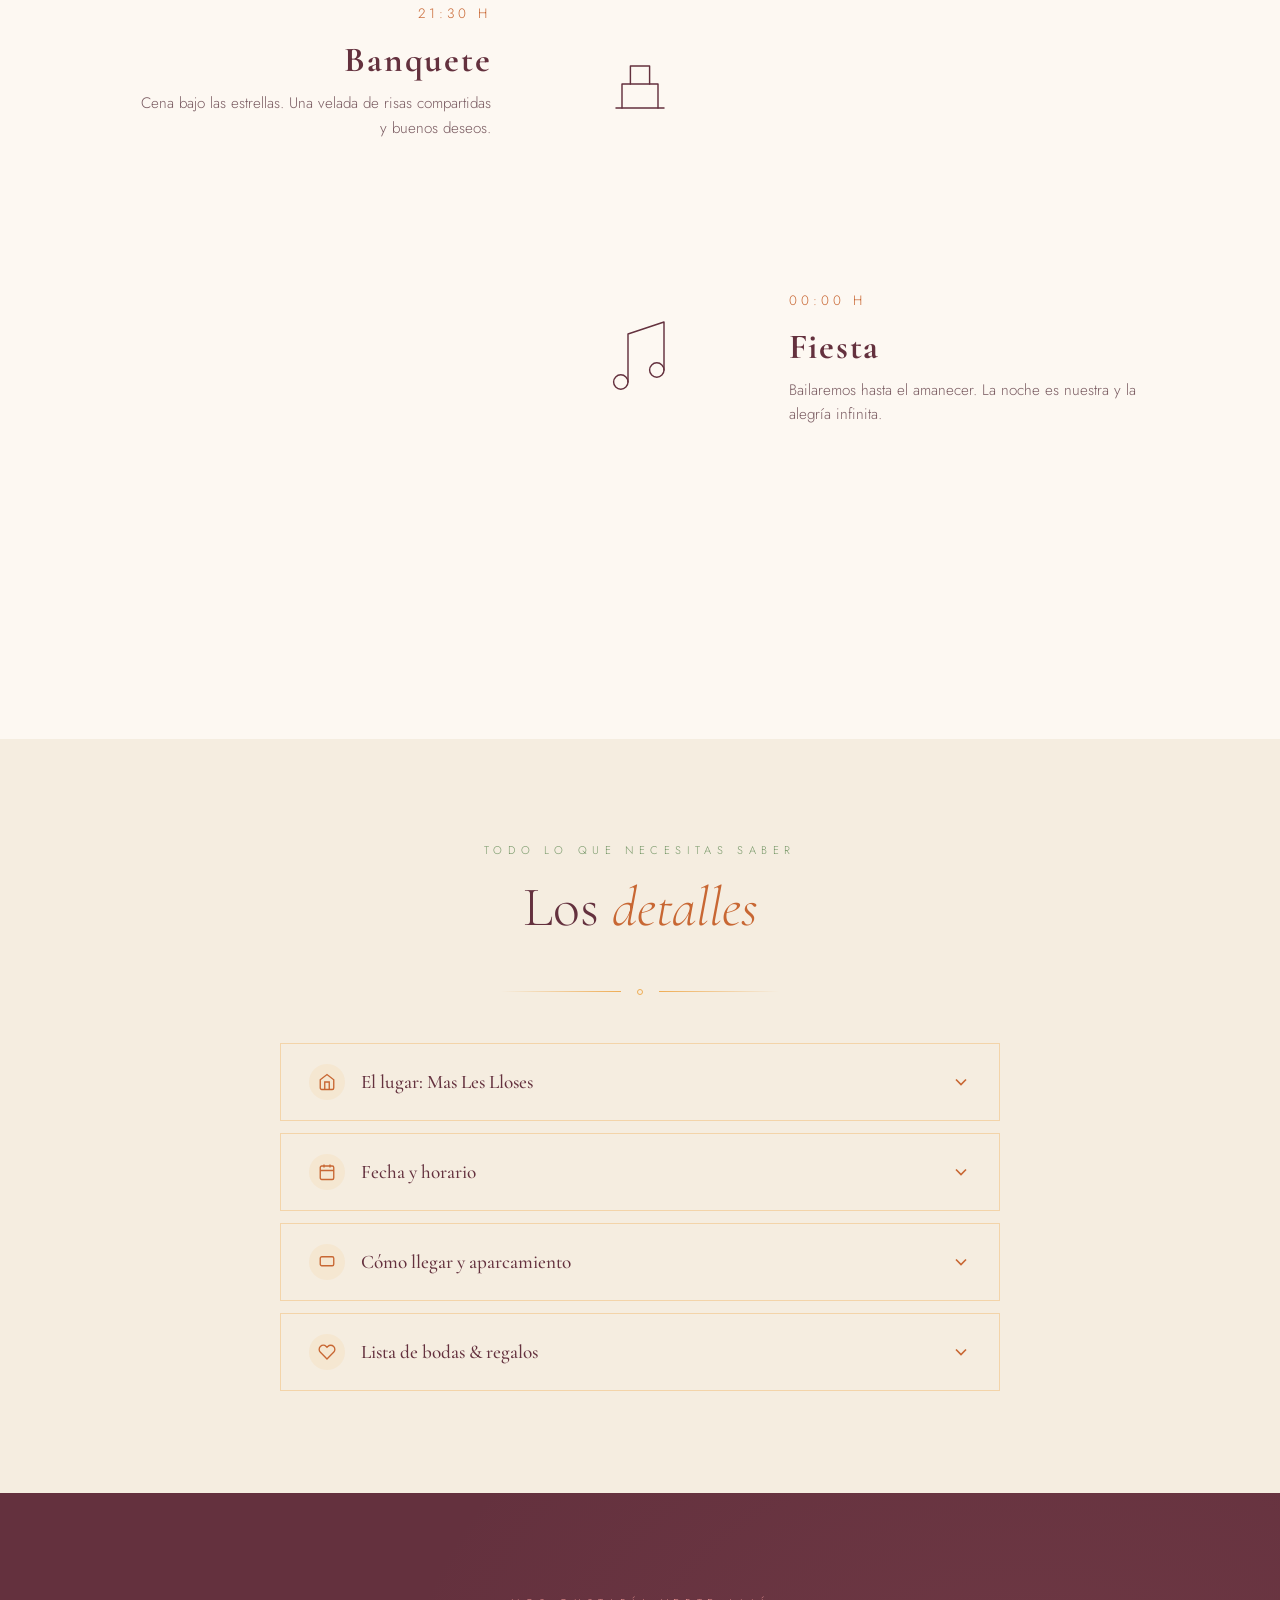
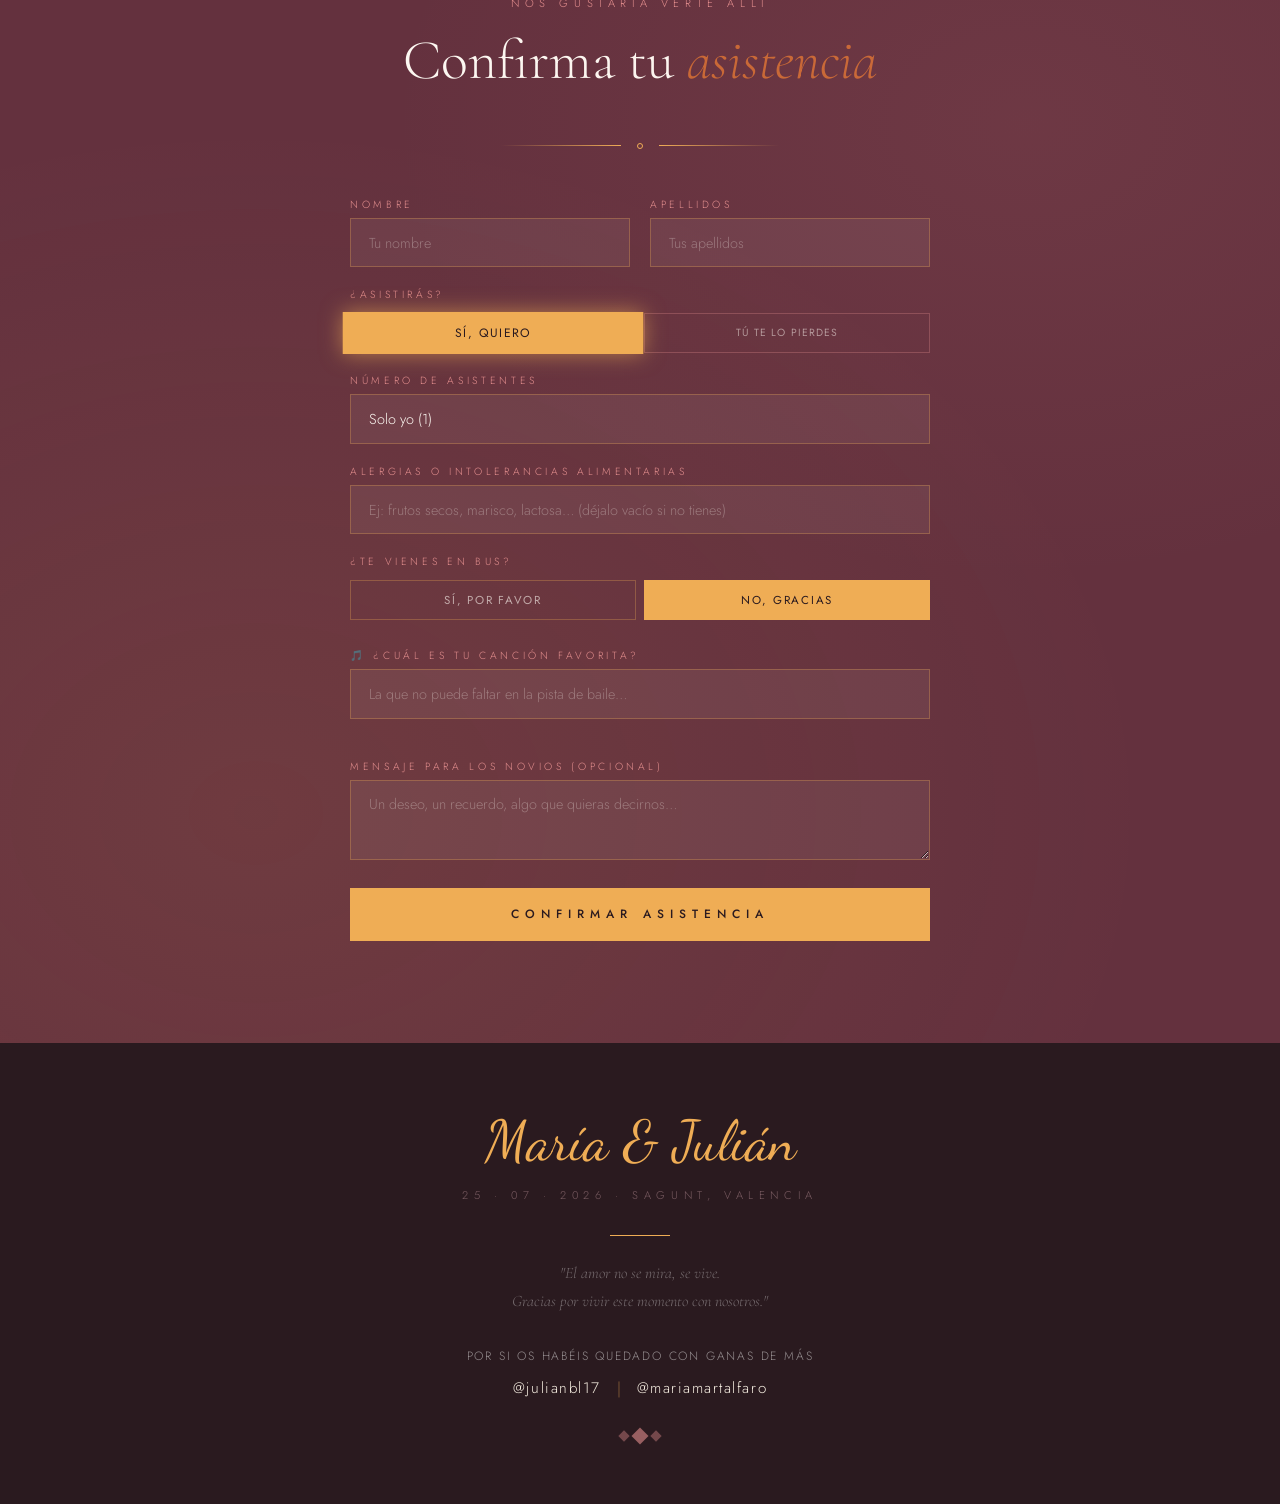
==== commit 0539a58d: "Add modern 3D Swiper carousel to Origenes section with 8 photos" ====
--- a/Boda María y Julian.html
+++ b/Boda María y Julian.html
@@ -2536,7 +2536,7 @@
   <!-- FOOTER -->
   <footer class="footer">
     <p class="footer-names">María &amp; Julián</p>
-    <p class="footer-date">25 · VII · 2026 · Sagunt, Valencia</p>
+    <p class="footer-date">25 · 07 · 2026 · Sagunt, Valencia</p>
     <div class="footer-divider"></div>
     <p class="footer-note">"El amor no se mira, se vive.<br />Gracias por vivir este momento con nosotros."</p>
     
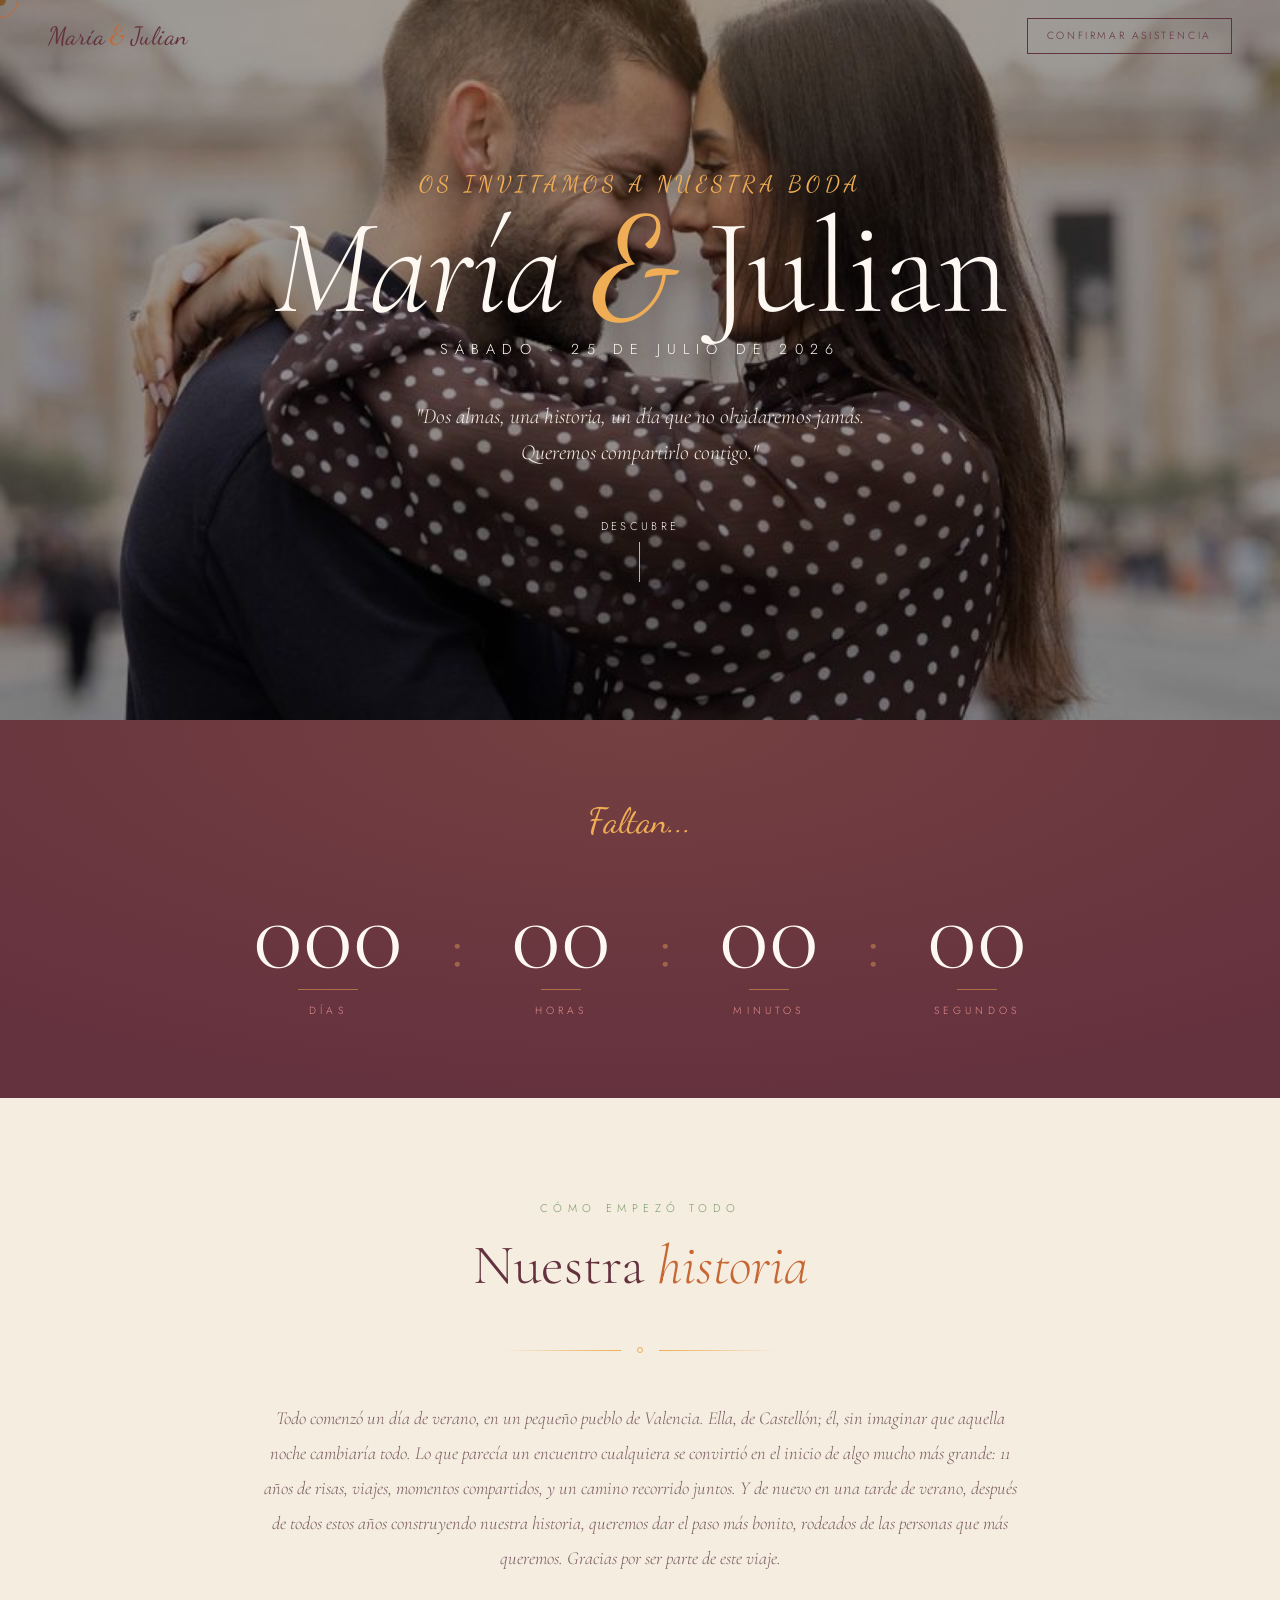
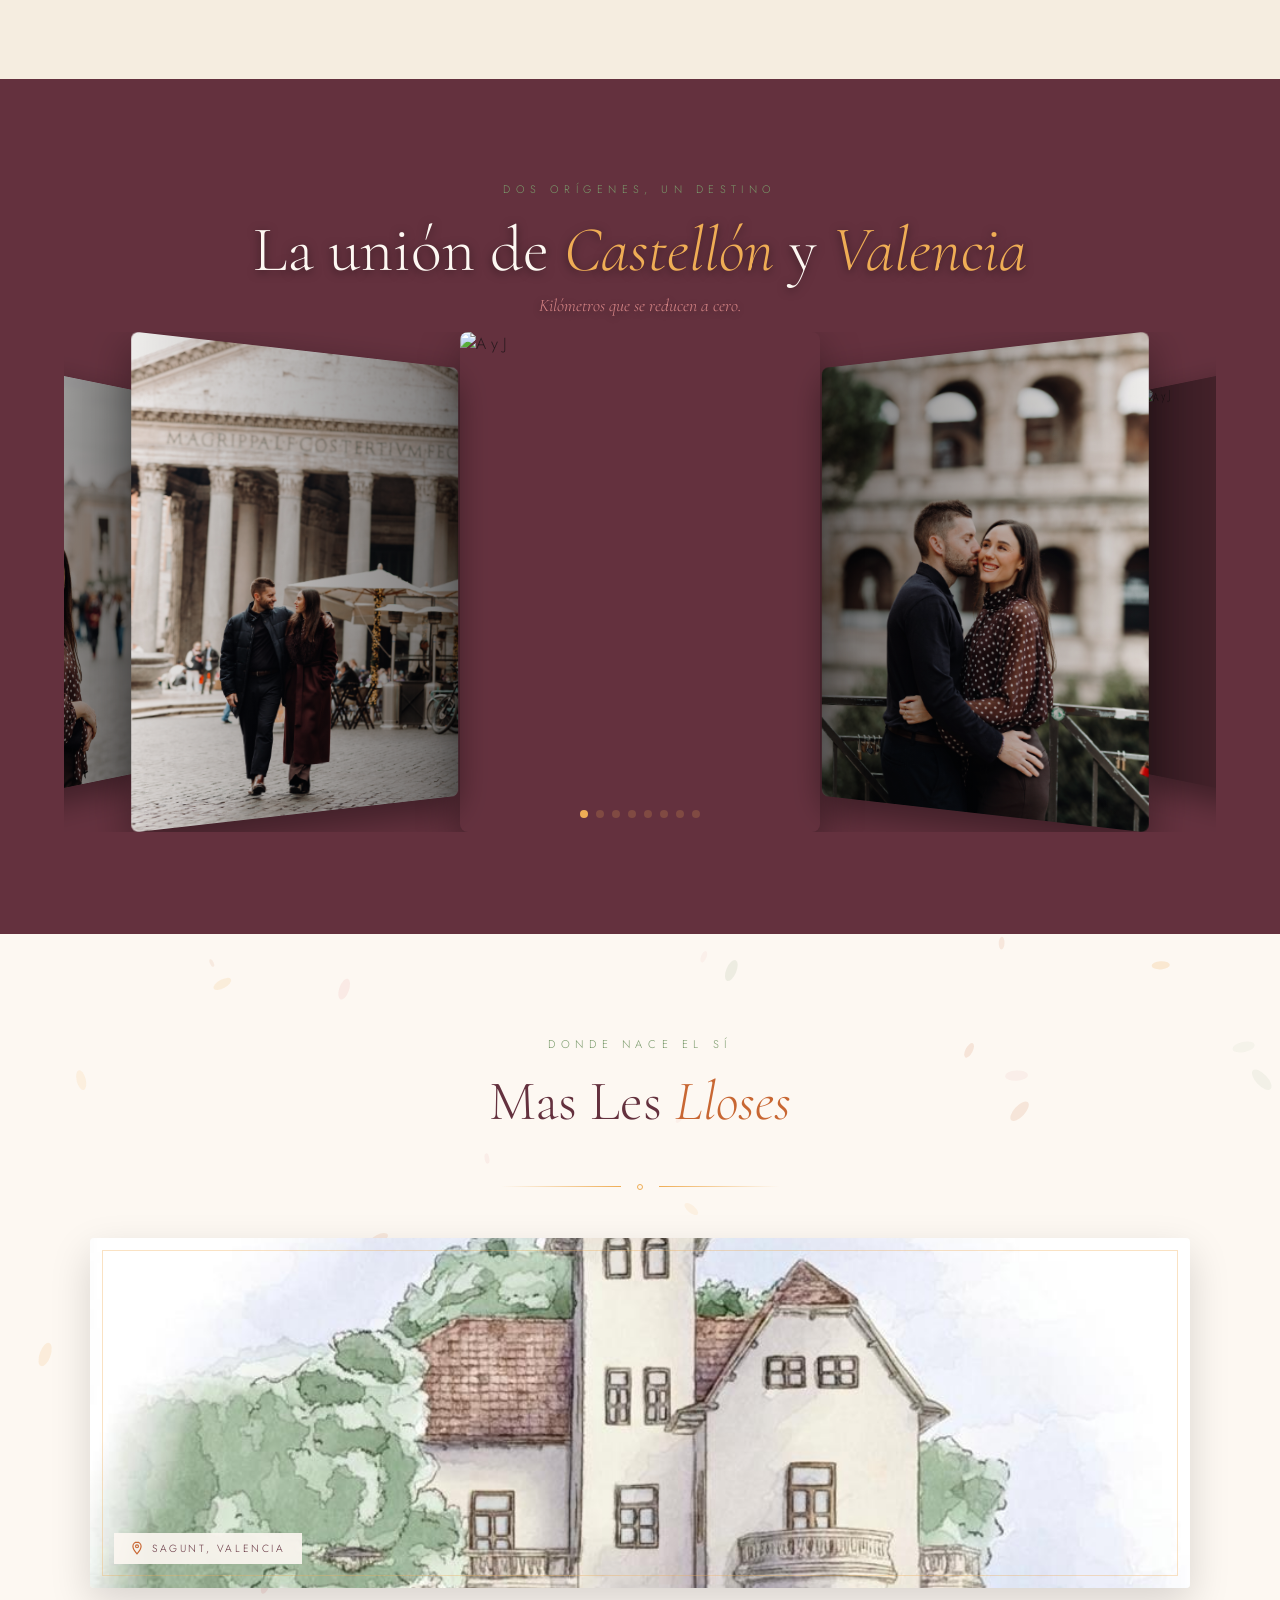
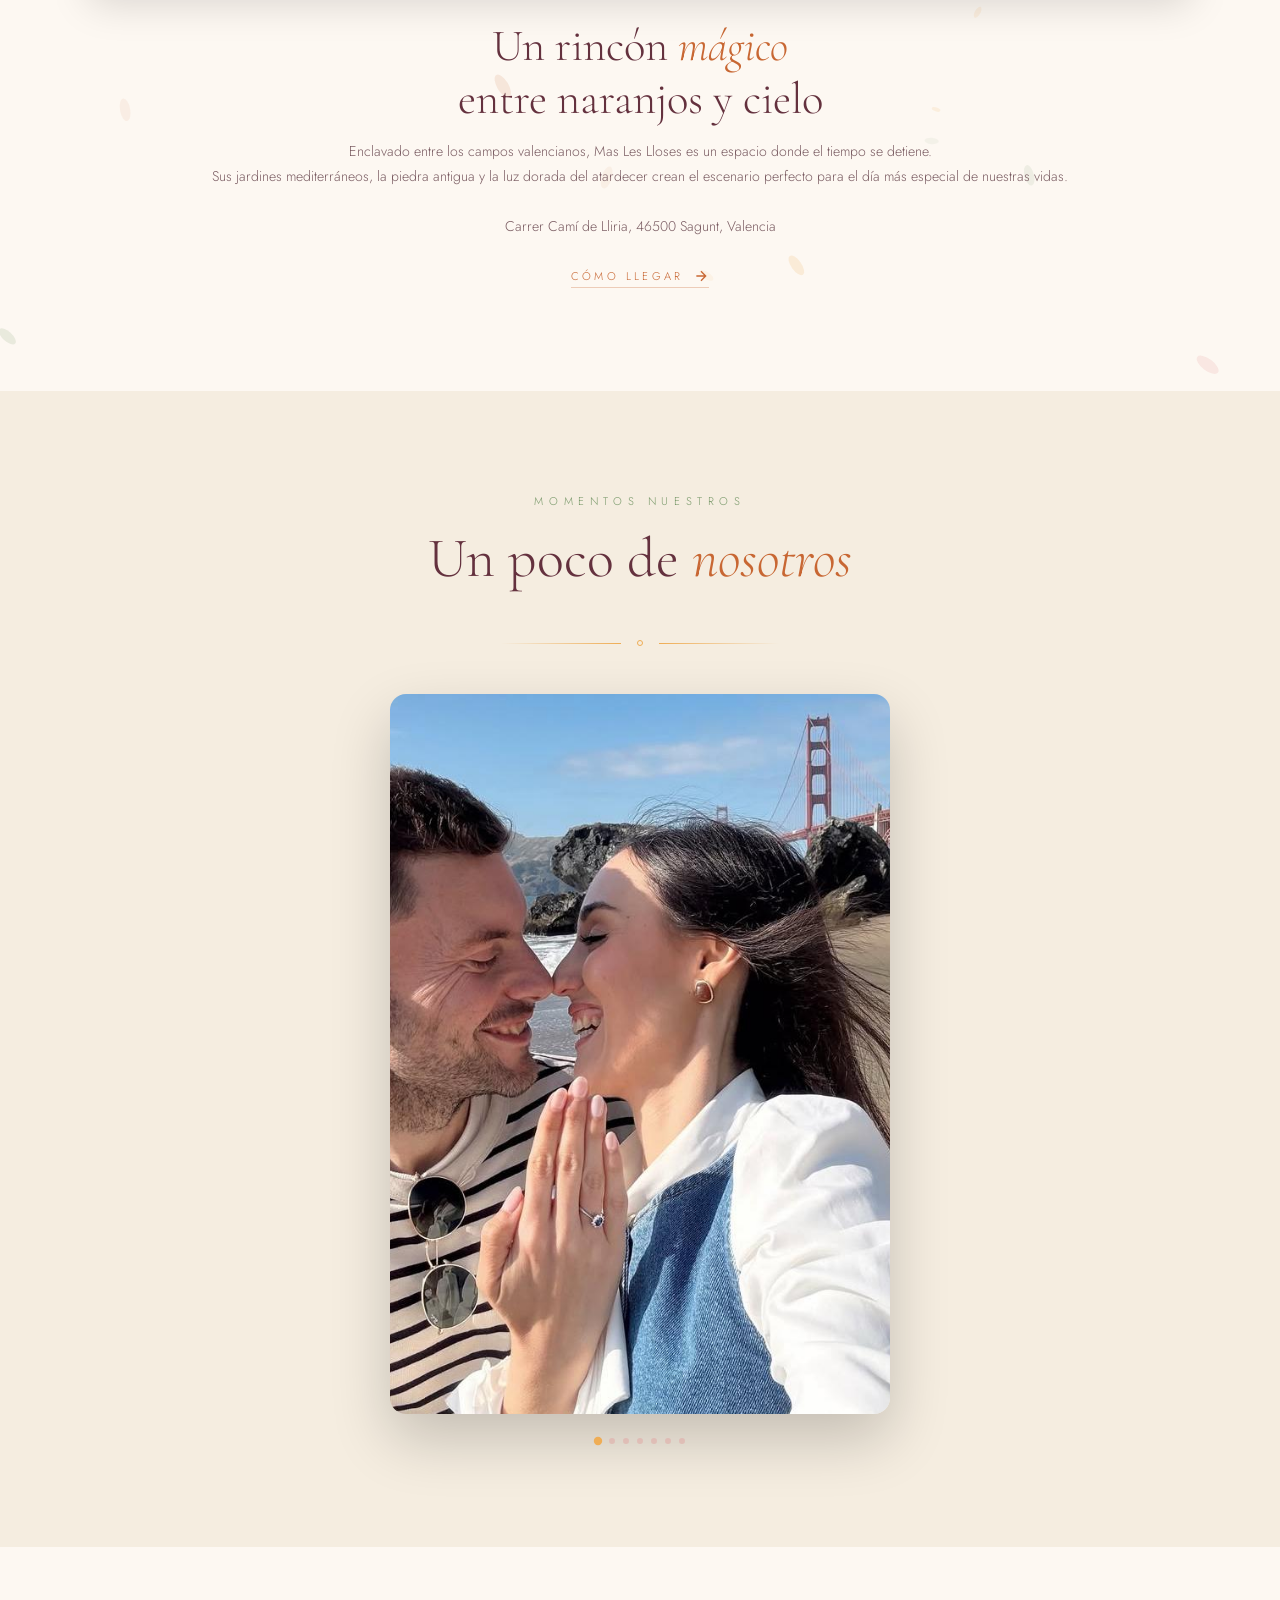
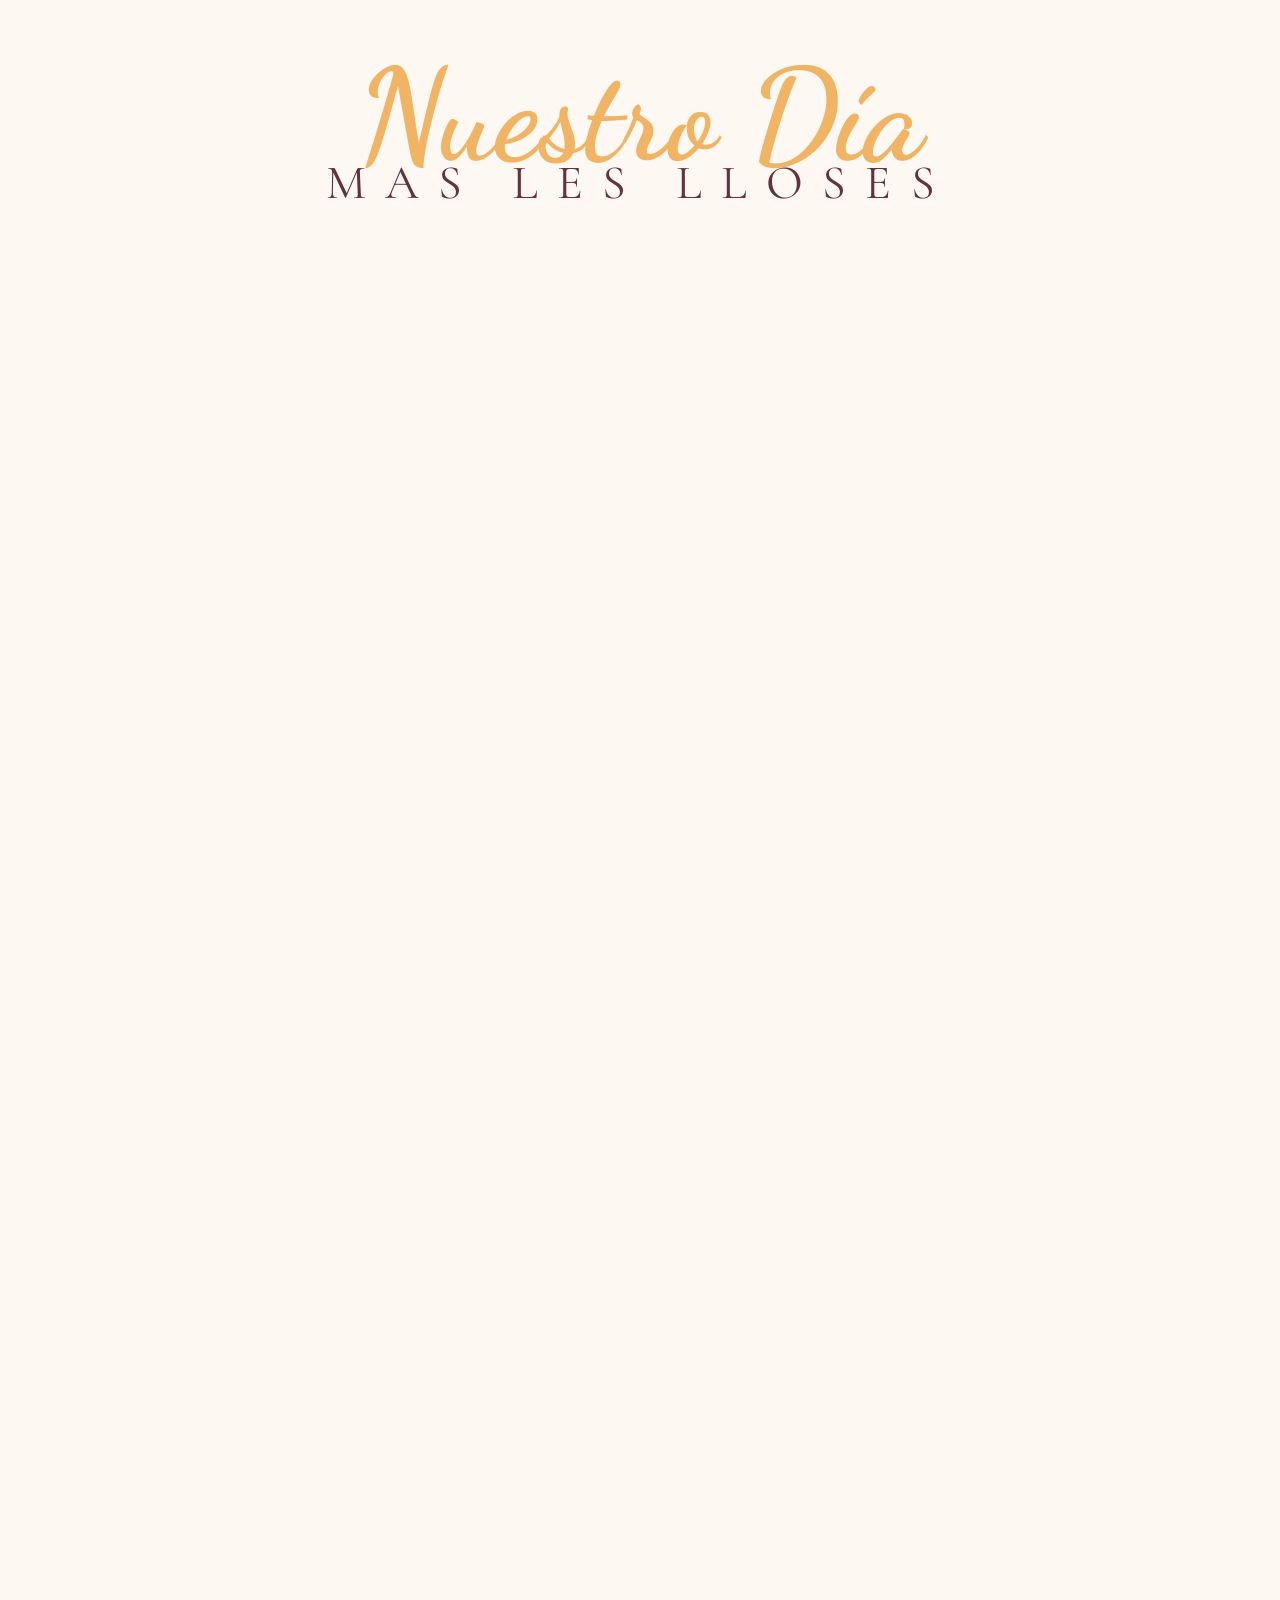
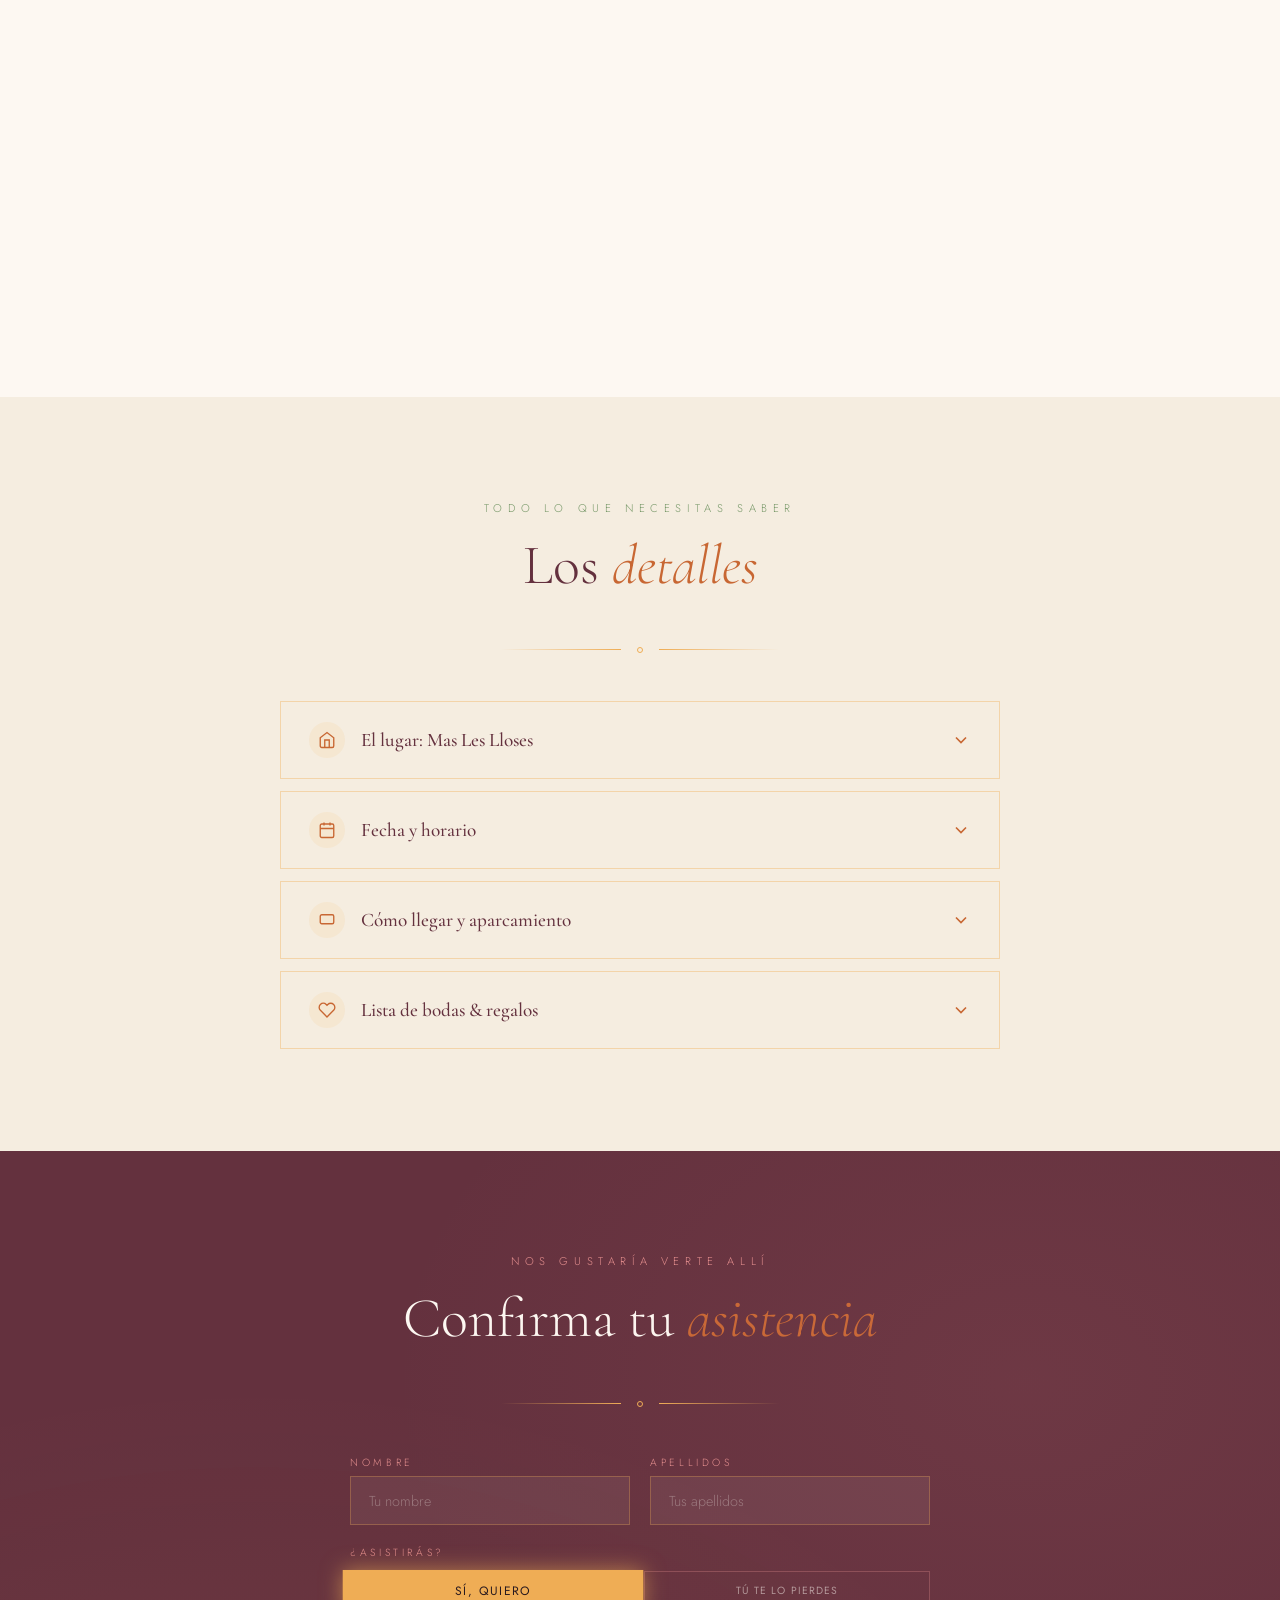
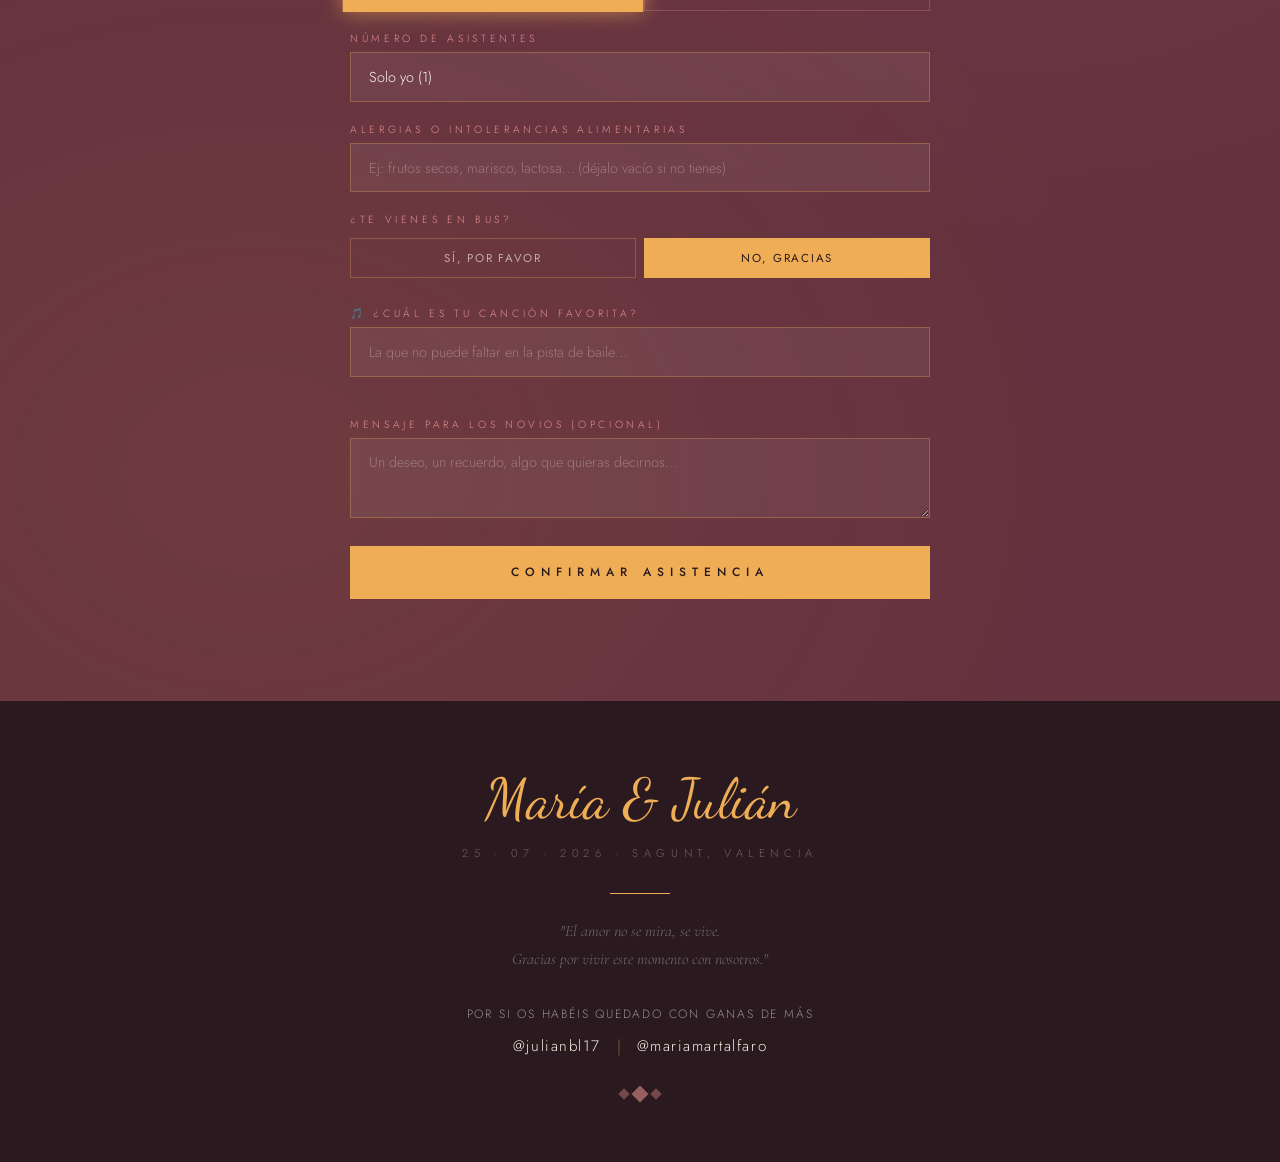
==== commit 92d454f0: "Fix image paths for Swiper carousel" ====
--- a/Boda María y Julian.html
+++ b/Boda María y Julian.html
@@ -2061,7 +2061,43 @@
         height: 30px
       }
     }
+
+    /* ESTILOS SWIPER COVERFLOW */
+    .union-swiper {
+      width: 100%;
+      padding-top: 2rem;
+      padding-bottom: 3rem;
+    }
+
+    .union-swiper .swiper-slide {
+      background-position: center;
+      background-size: cover;
+      width: 260px;
+      height: 360px;
+      border-radius: 8px;
+      overflow: hidden;
+      box-shadow: 0 15px 40px rgba(0, 0, 0, 0.4);
+    }
+
+    @media(min-width:768px) {
+      .union-swiper .swiper-slide {
+        width: 360px;
+        height: 500px;
+      }
+    }
+
+    .union-swiper .swiper-slide img {
+      display: block;
+      width: 100%;
+      height: 100%;
+      object-fit: cover;
+    }
+
+    .union-swiper .swiper-pagination-bullet {
+      background: var(--gold);
+    }
   </style>
+  <link rel="stylesheet" href="https://cdn.jsdelivr.net/npm/swiper@11/swiper-bundle.min.css" />
 </head>
 
 <body>
@@ -2132,14 +2168,23 @@
 
   <!-- UNION DE CIUDADES -->
   <section class="cities-section" id="union">
-    <div class="cities-content reveal">
+    <div class="cities-content reveal" style="max-width: 100vw; overflow: hidden;">
       <p class="cities-eyebrow">Dos Orígenes, Un Destino</p>
       <h2 class="cities-headline">La unión de <em>Castellón</em> y <em>Valencia</em></h2>
-      <p class="cities-sub" style="margin-bottom:3rem; font-size:1.1rem;">Kilómetros que se reducen a cero.</p>
-
-      <div class="cities-big-image reveal"
-        style="width:100%; border-radius:8px; overflow:hidden; box-shadow:0 15px 40px rgba(0,0,0,0.3);">
-        <img src="img/boda5.jpg.jpeg" alt="La Unión" style="width:100%; height:90vh; object-fit:cover; display:block;">
+      <p class="cities-sub" style="margin-bottom:1rem; font-size:1.1rem;">Kilómetros que se reducen a cero.</p>
+
+      <div class="swiper union-swiper reveal" style="opacity:0; transition:opacity 1s ease;">
+        <div class="swiper-wrapper">
+          <div class="swiper-slide"><img src="img/boda13.jpg.jpg" alt="A y J"></div>
+          <div class="swiper-slide"><img src="img/boda14.jpg.jpg" alt="A y J"></div>
+          <div class="swiper-slide"><img src="img/boda22.jpg.jpg" alt="A y J"></div>
+          <div class="swiper-slide"><img src="img/Boda17.jpg.jpg" alt="A y J"></div>
+          <div class="swiper-slide"><img src="img/Boda18.jpg.jpg" alt="A y J"></div>
+          <div class="swiper-slide"><img src="img/boda16.jpg.jpg" alt="A y J"></div>
+          <div class="swiper-slide"><img src="img/boda21.jpg.jpg" alt="A y J"></div>
+          <div class="swiper-slide"><img src="img/boda20.jpg.jpg" alt="A y J"></div>
+        </div>
+        <div class="swiper-pagination"></div>
       </div>
     </div>
   </section>
@@ -2761,10 +2806,42 @@
             if (e.isIntersecting) e.target.classList.add('in-view');
           });
         }, { threshold: 0.15 });
-        document.querySelectorAll('.event-item').forEach(el => observer.observe(el));
       }
     });
   </script>
+
+  <script src="https://cdn.jsdelivr.net/npm/swiper@11/swiper-bundle.min.js"></script>
+  <script>
+    document.addEventListener("DOMContentLoaded", () => {
+      const swiperContainer = document.querySelector('.union-swiper');
+      if (swiperContainer) {
+        setTimeout(() => { swiperContainer.style.opacity = '1'; }, 300);
+      }
+      
+      new Swiper('.union-swiper', {
+        effect: 'coverflow',
+        grabCursor: true,
+        centeredSlides: true,
+        slidesPerView: 'auto',
+        coverflowEffect: {
+          rotate: 35,
+          stretch: 0,
+          depth: 100,
+          modifier: 1,
+          slideShadows: true,
+        },
+        loop: true,
+        autoplay: {
+          delay: 3500,
+          disableOnInteraction: false,
+        },
+        pagination: {
+          el: '.swiper-pagination',
+          clickable: true,
+        },
+      });
+    });
+  </script>
 </body>
 
 </html>
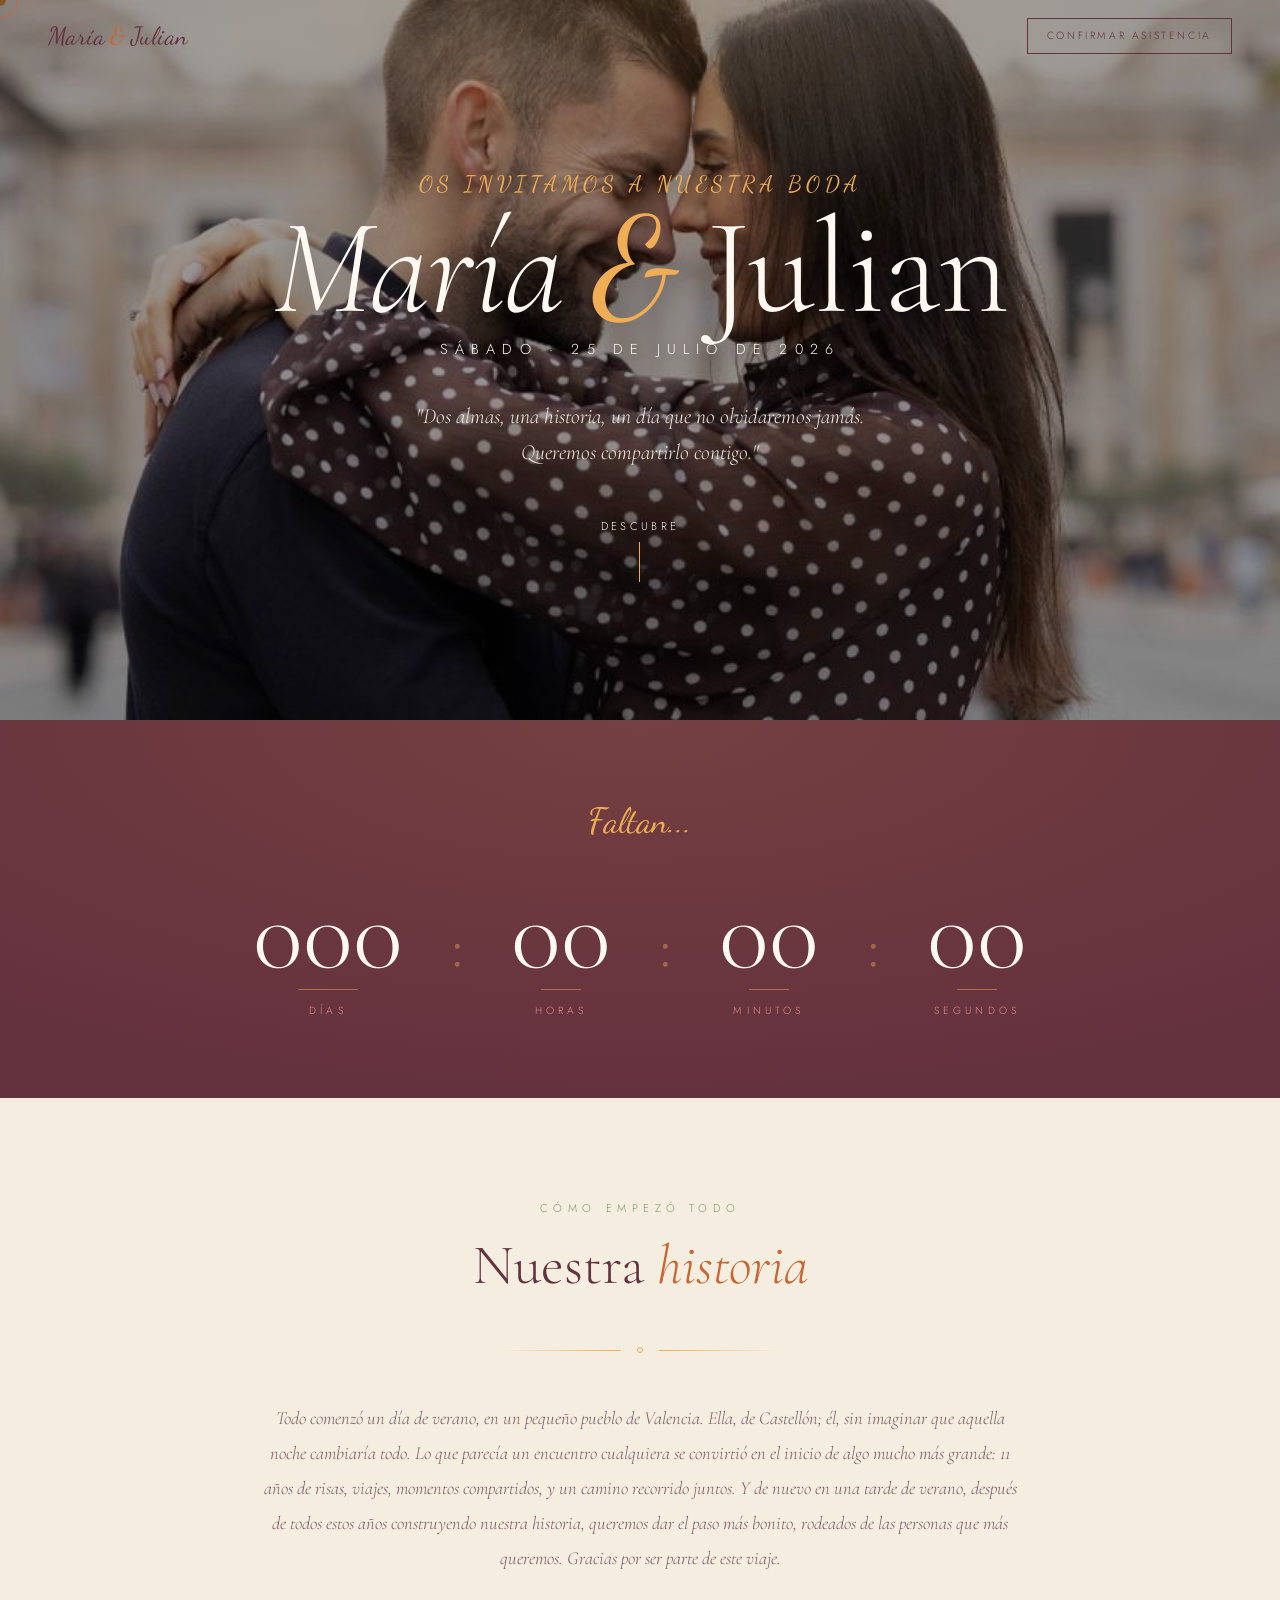
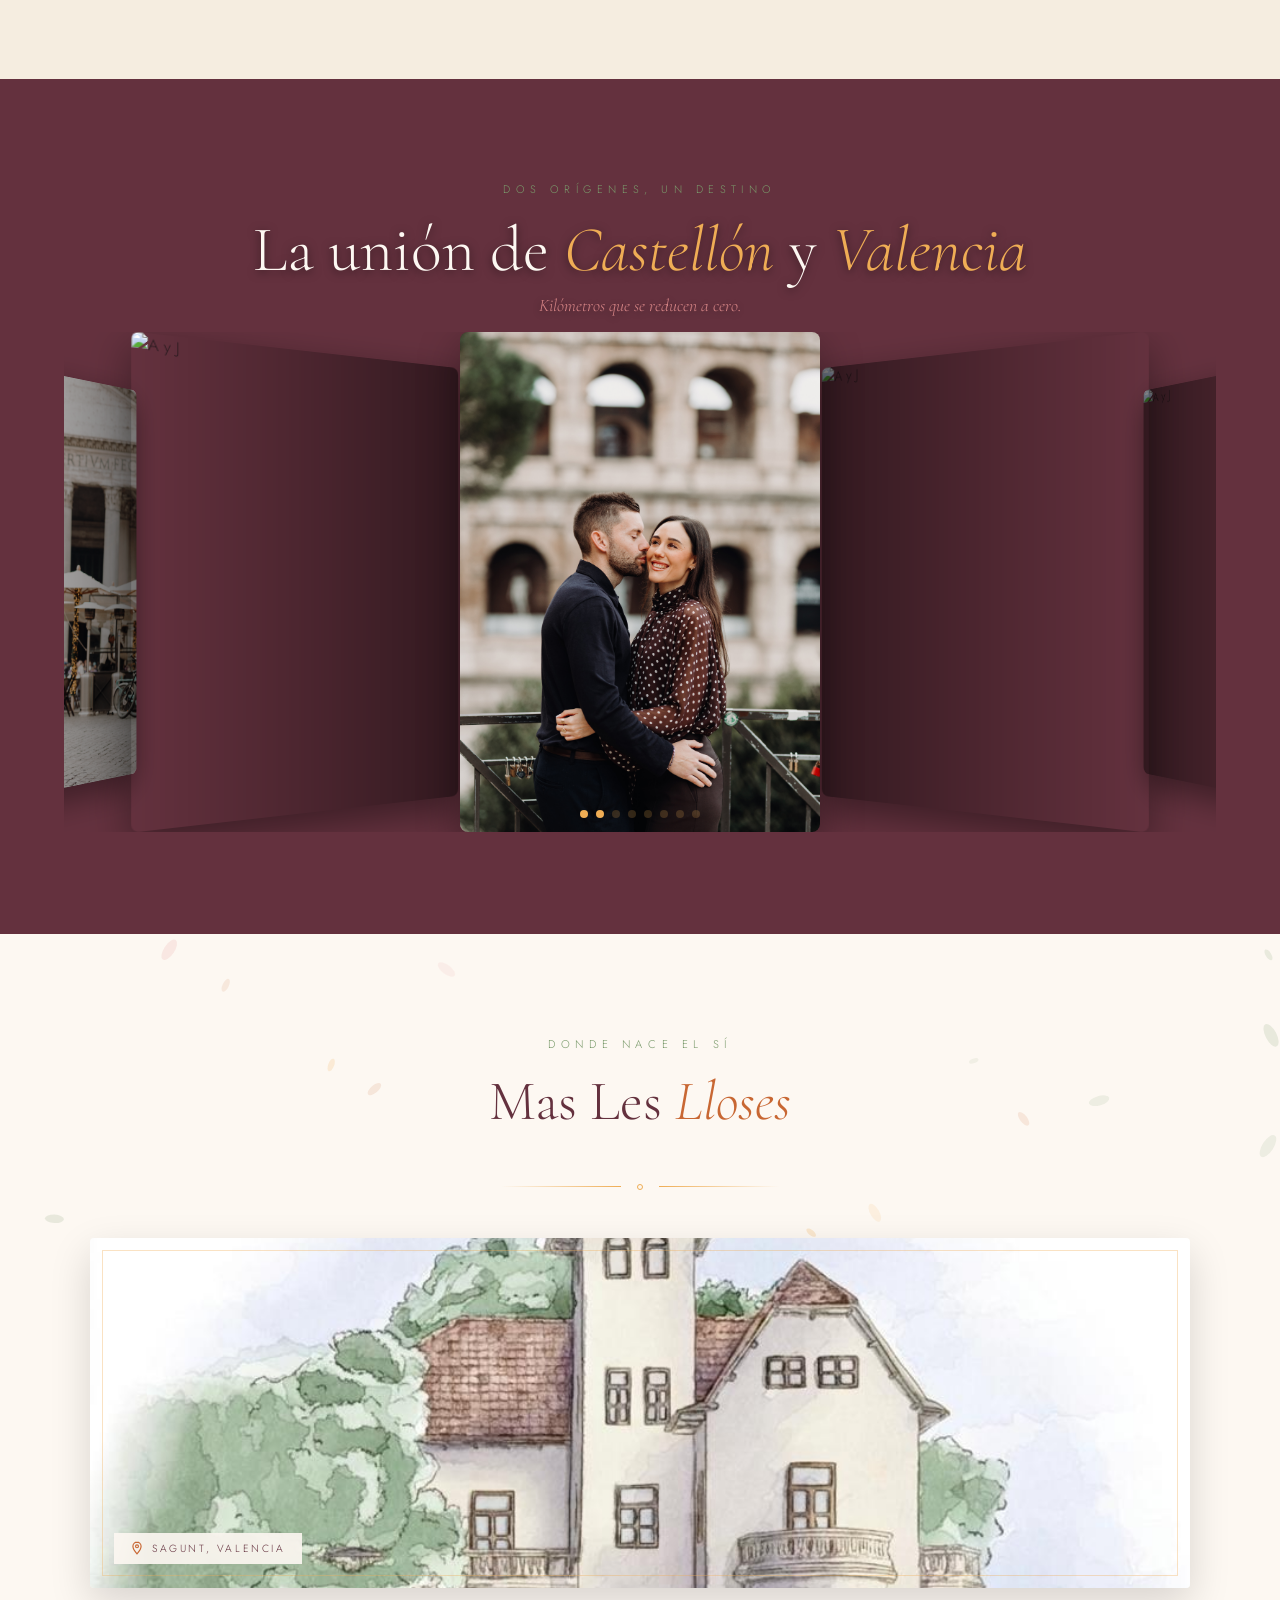
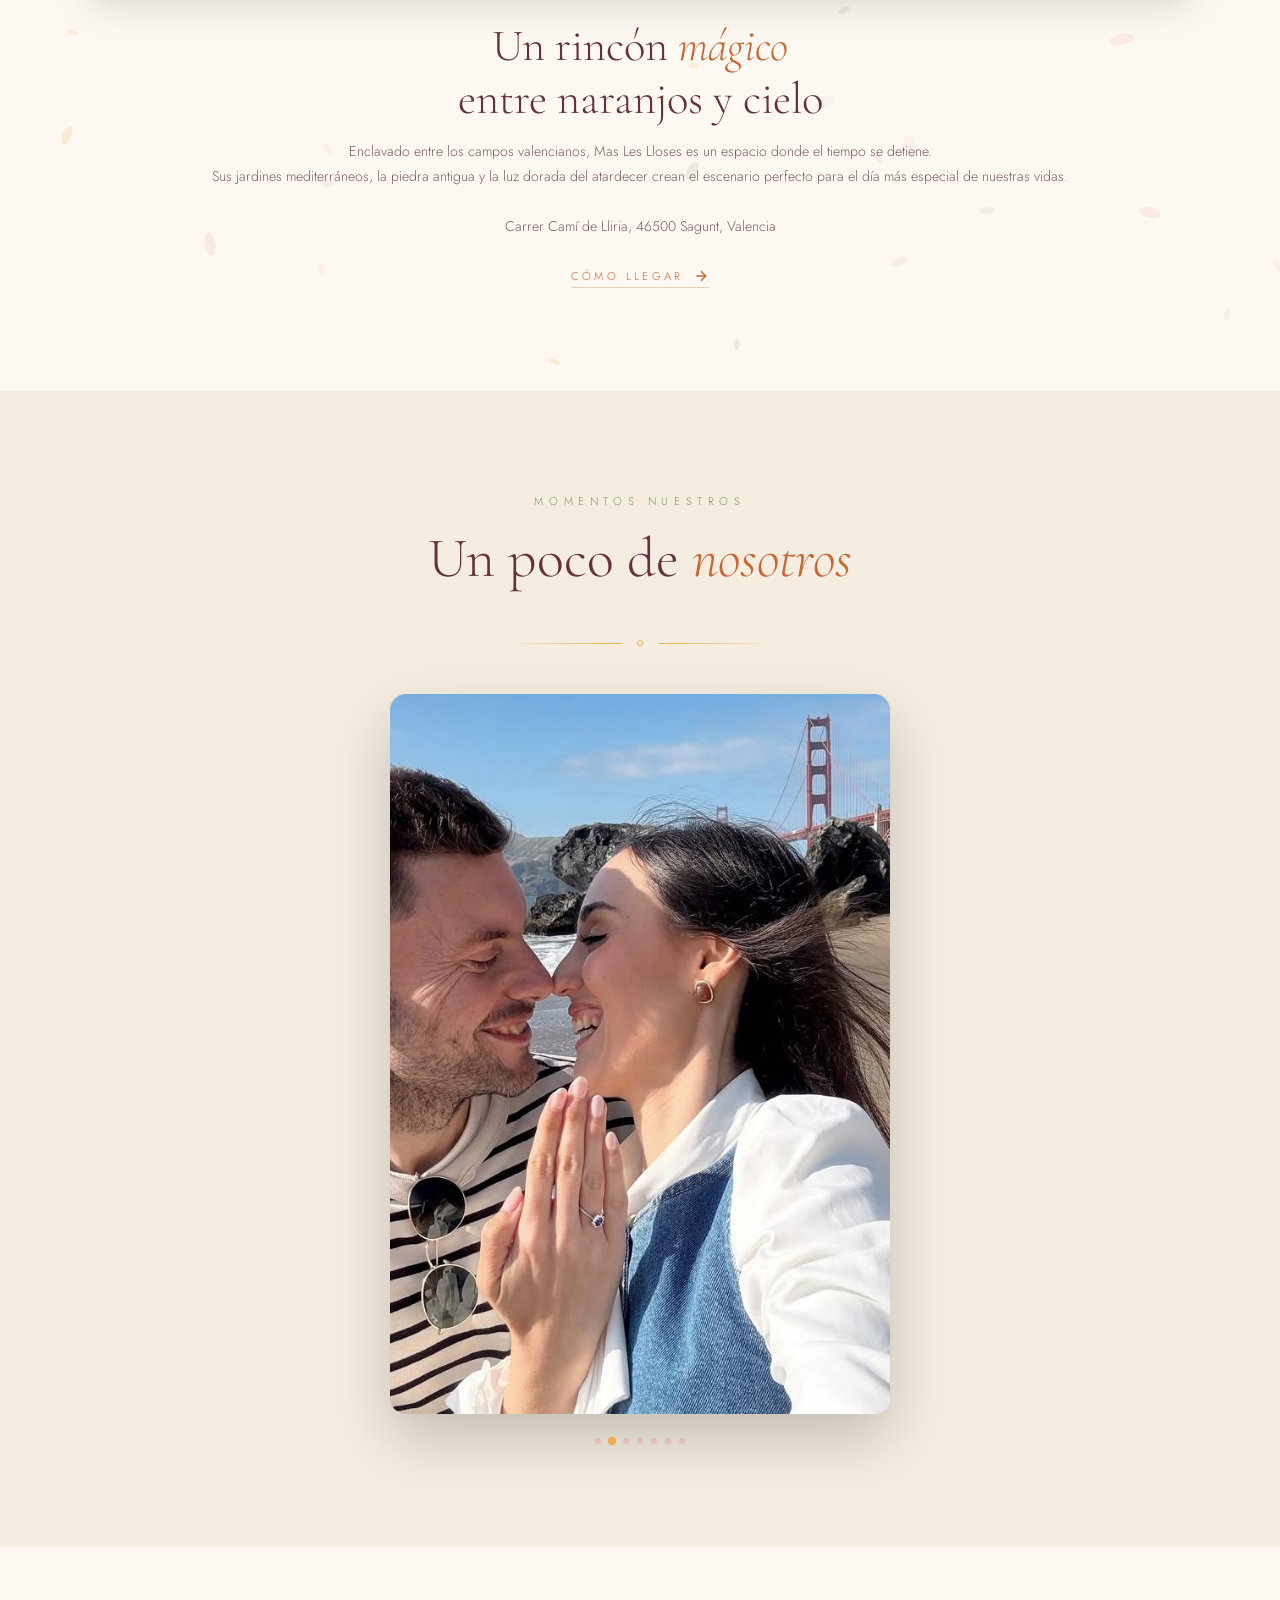
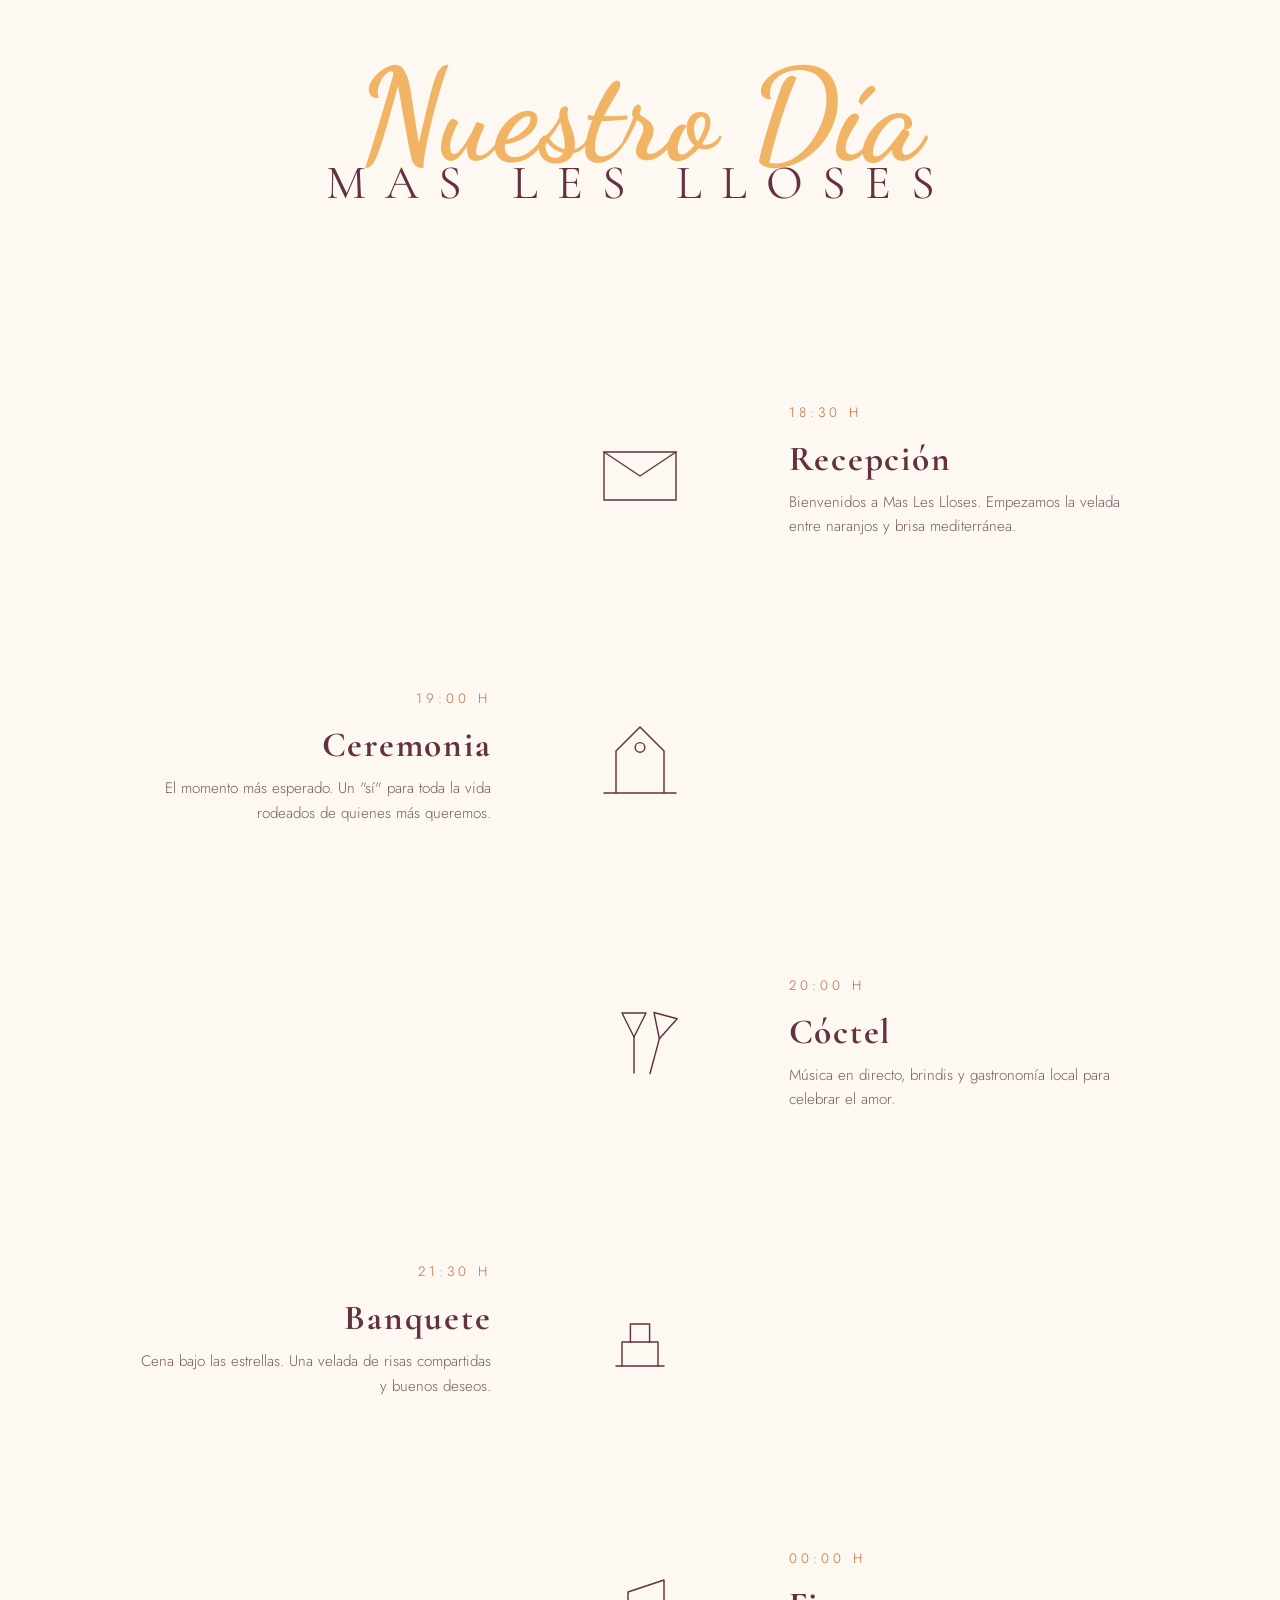
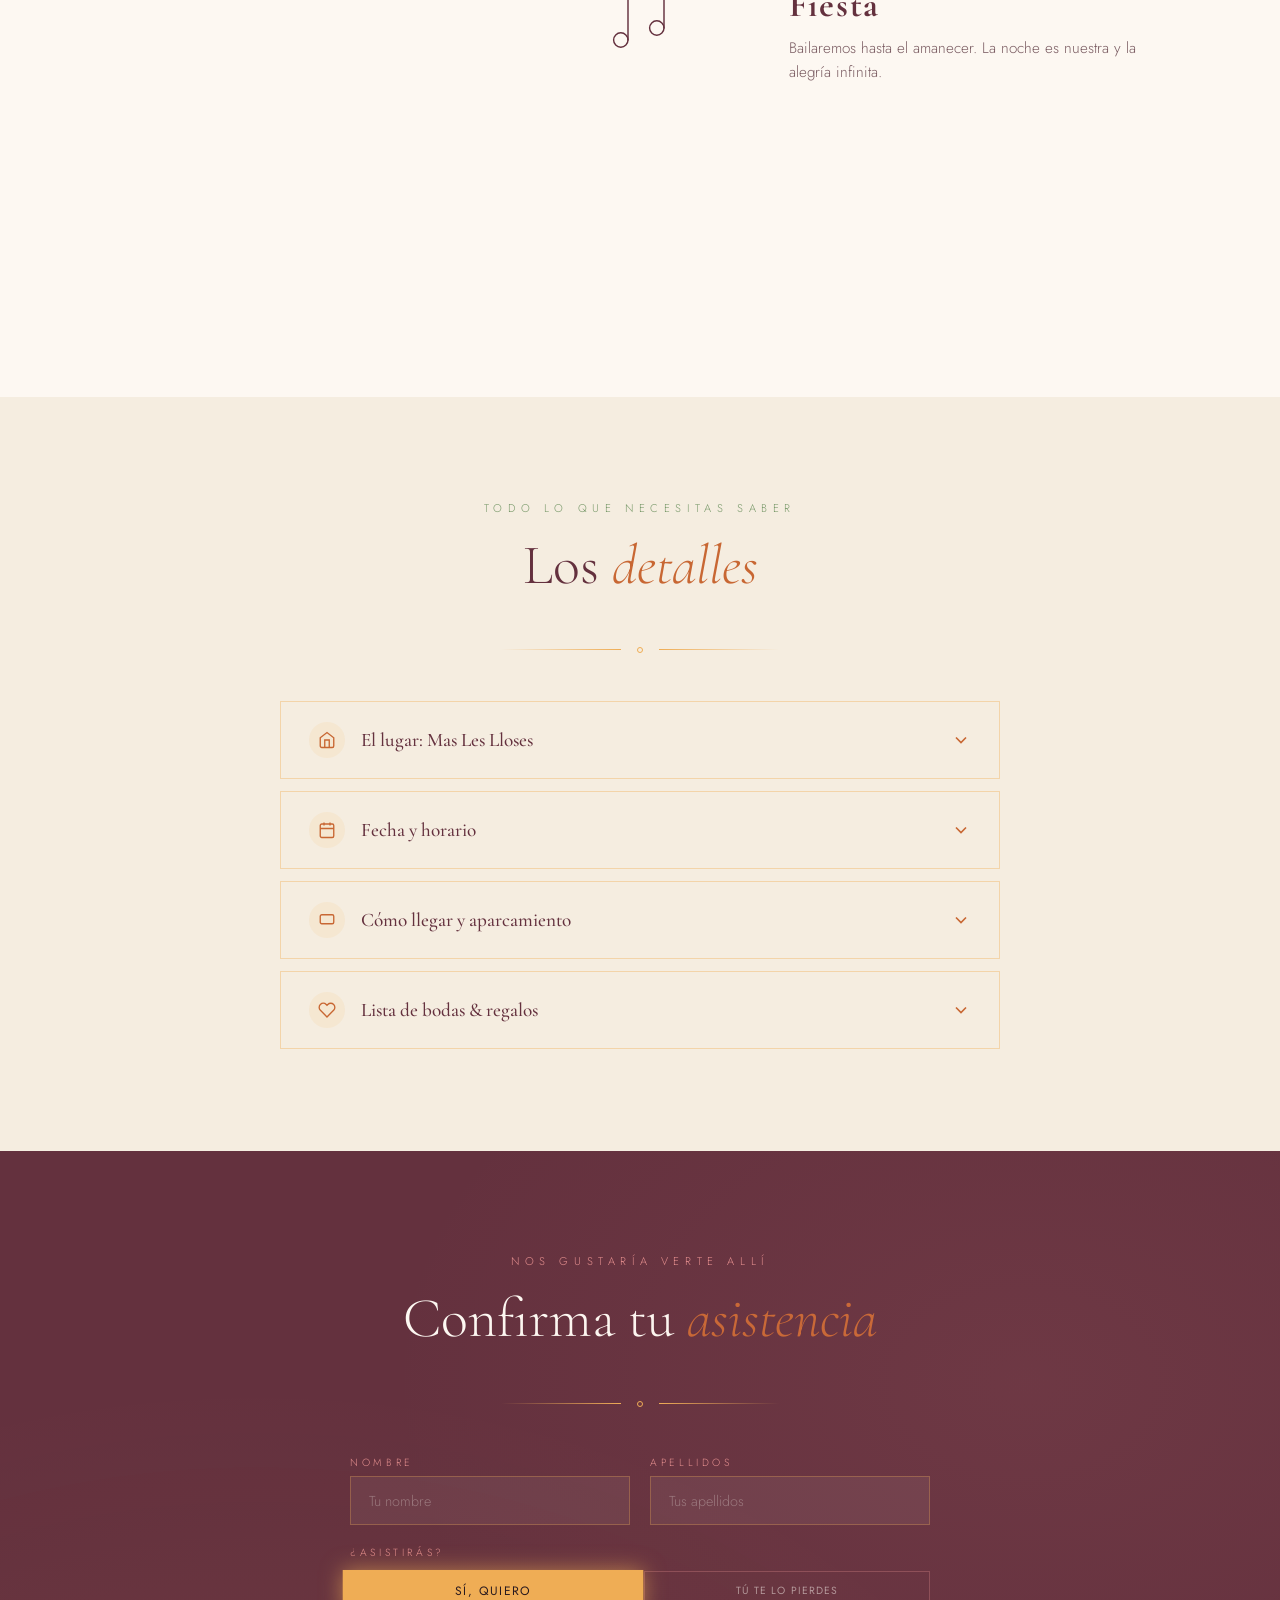
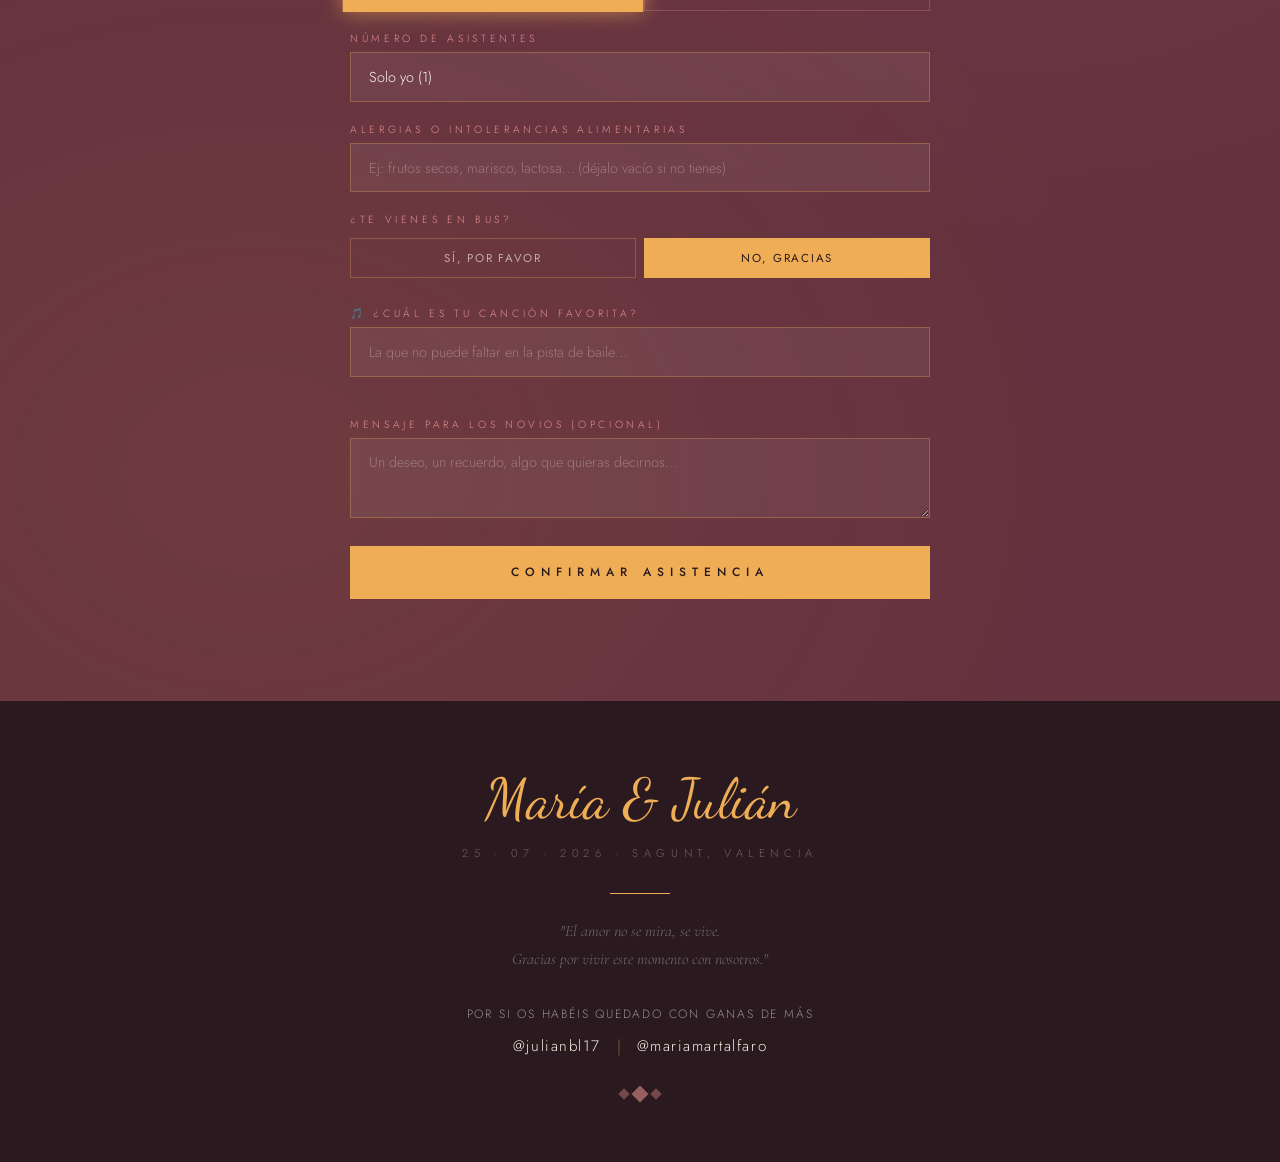
==== commit ba33fb32: "Fix timeline event observer bug" ====
--- a/Boda María y Julian.html
+++ b/Boda María y Julian.html
@@ -2806,6 +2806,7 @@
             if (e.isIntersecting) e.target.classList.add('in-view');
           });
         }, { threshold: 0.15 });
+        document.querySelectorAll('.event-item').forEach(el => observer.observe(el));
       }
     });
   </script>
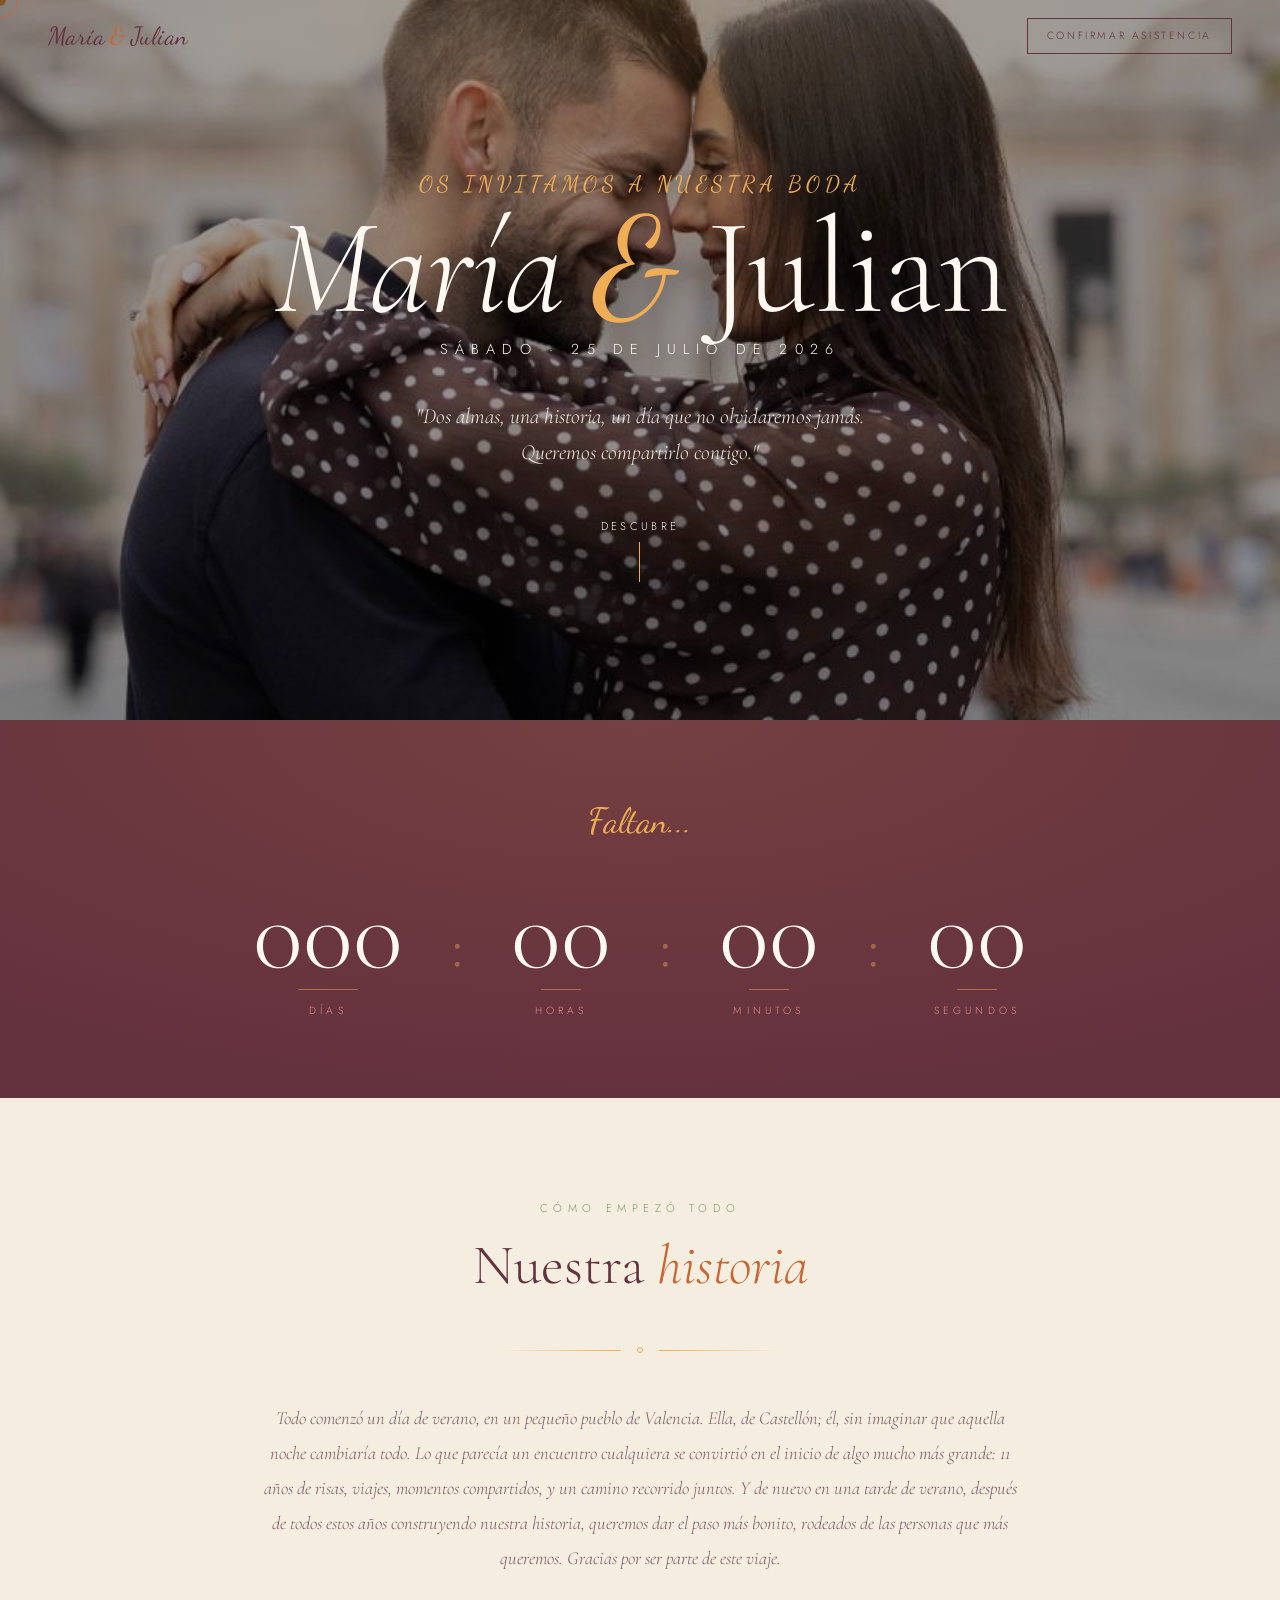
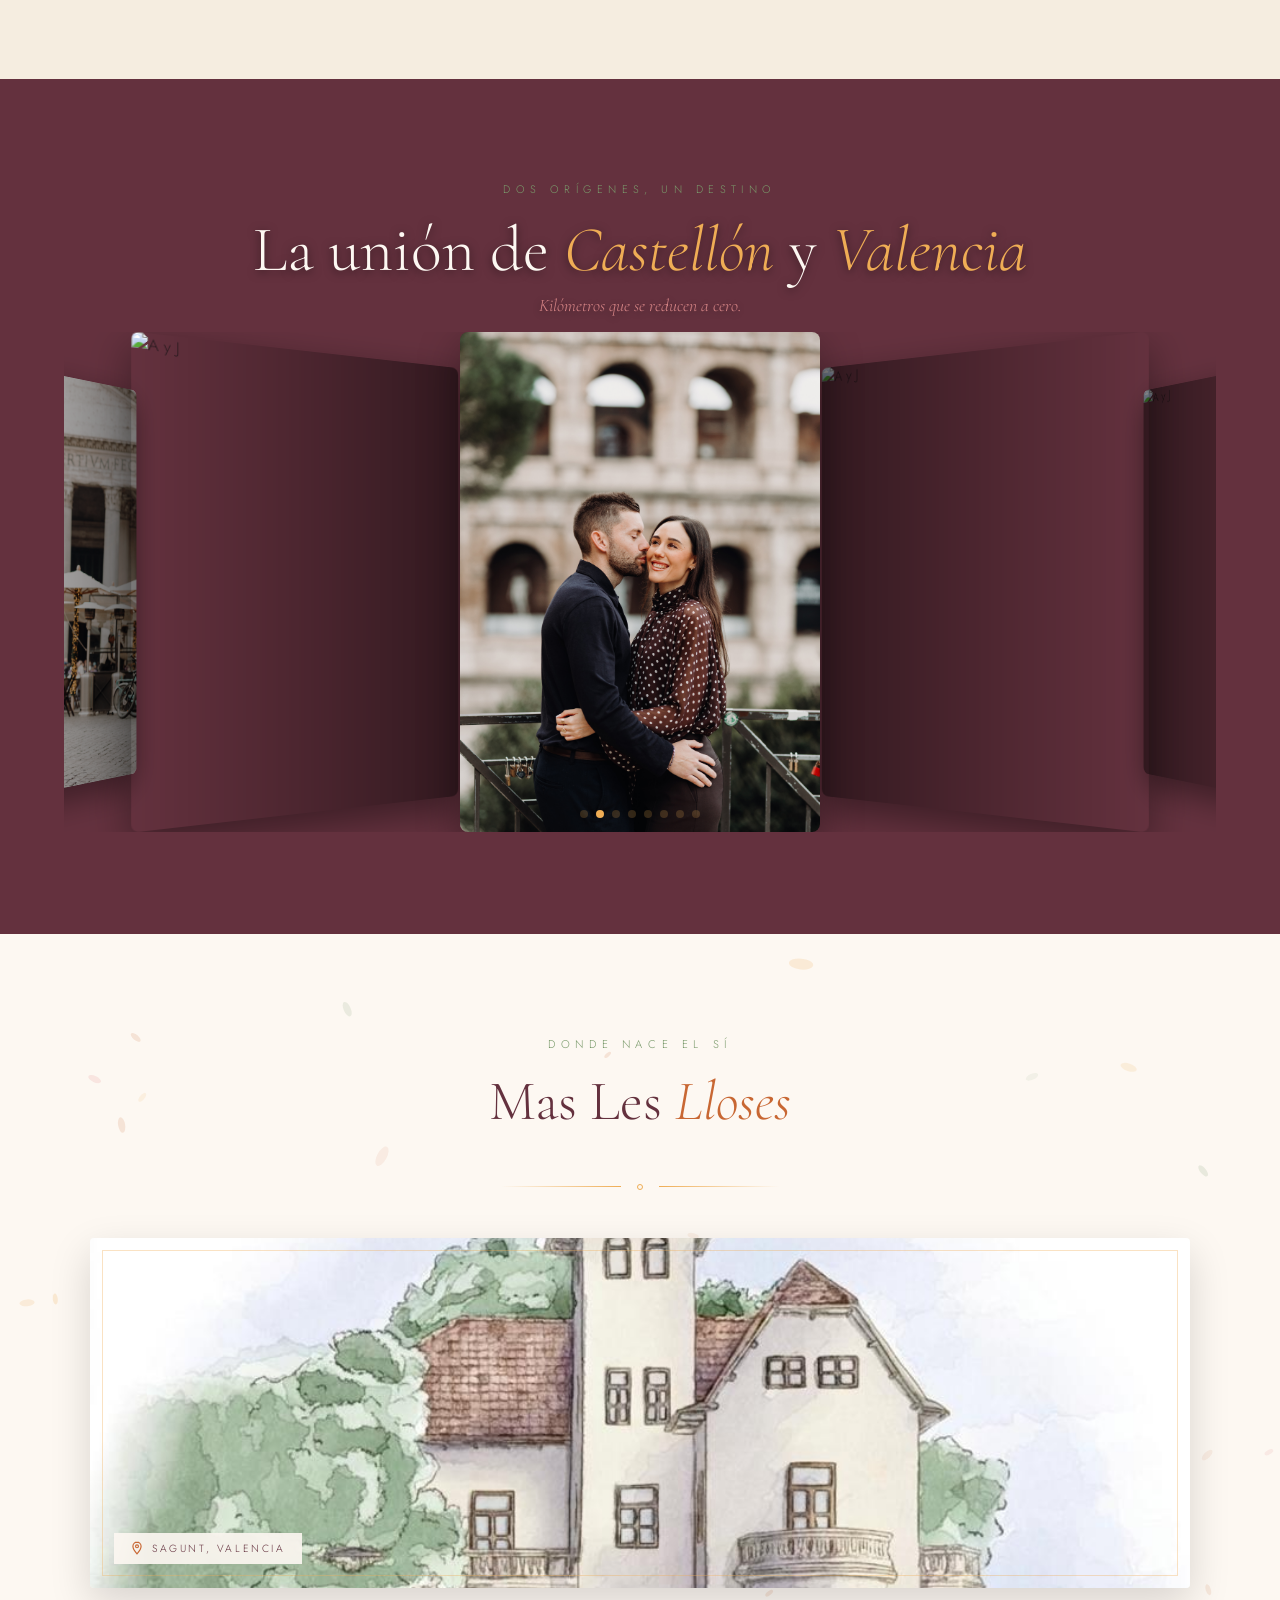
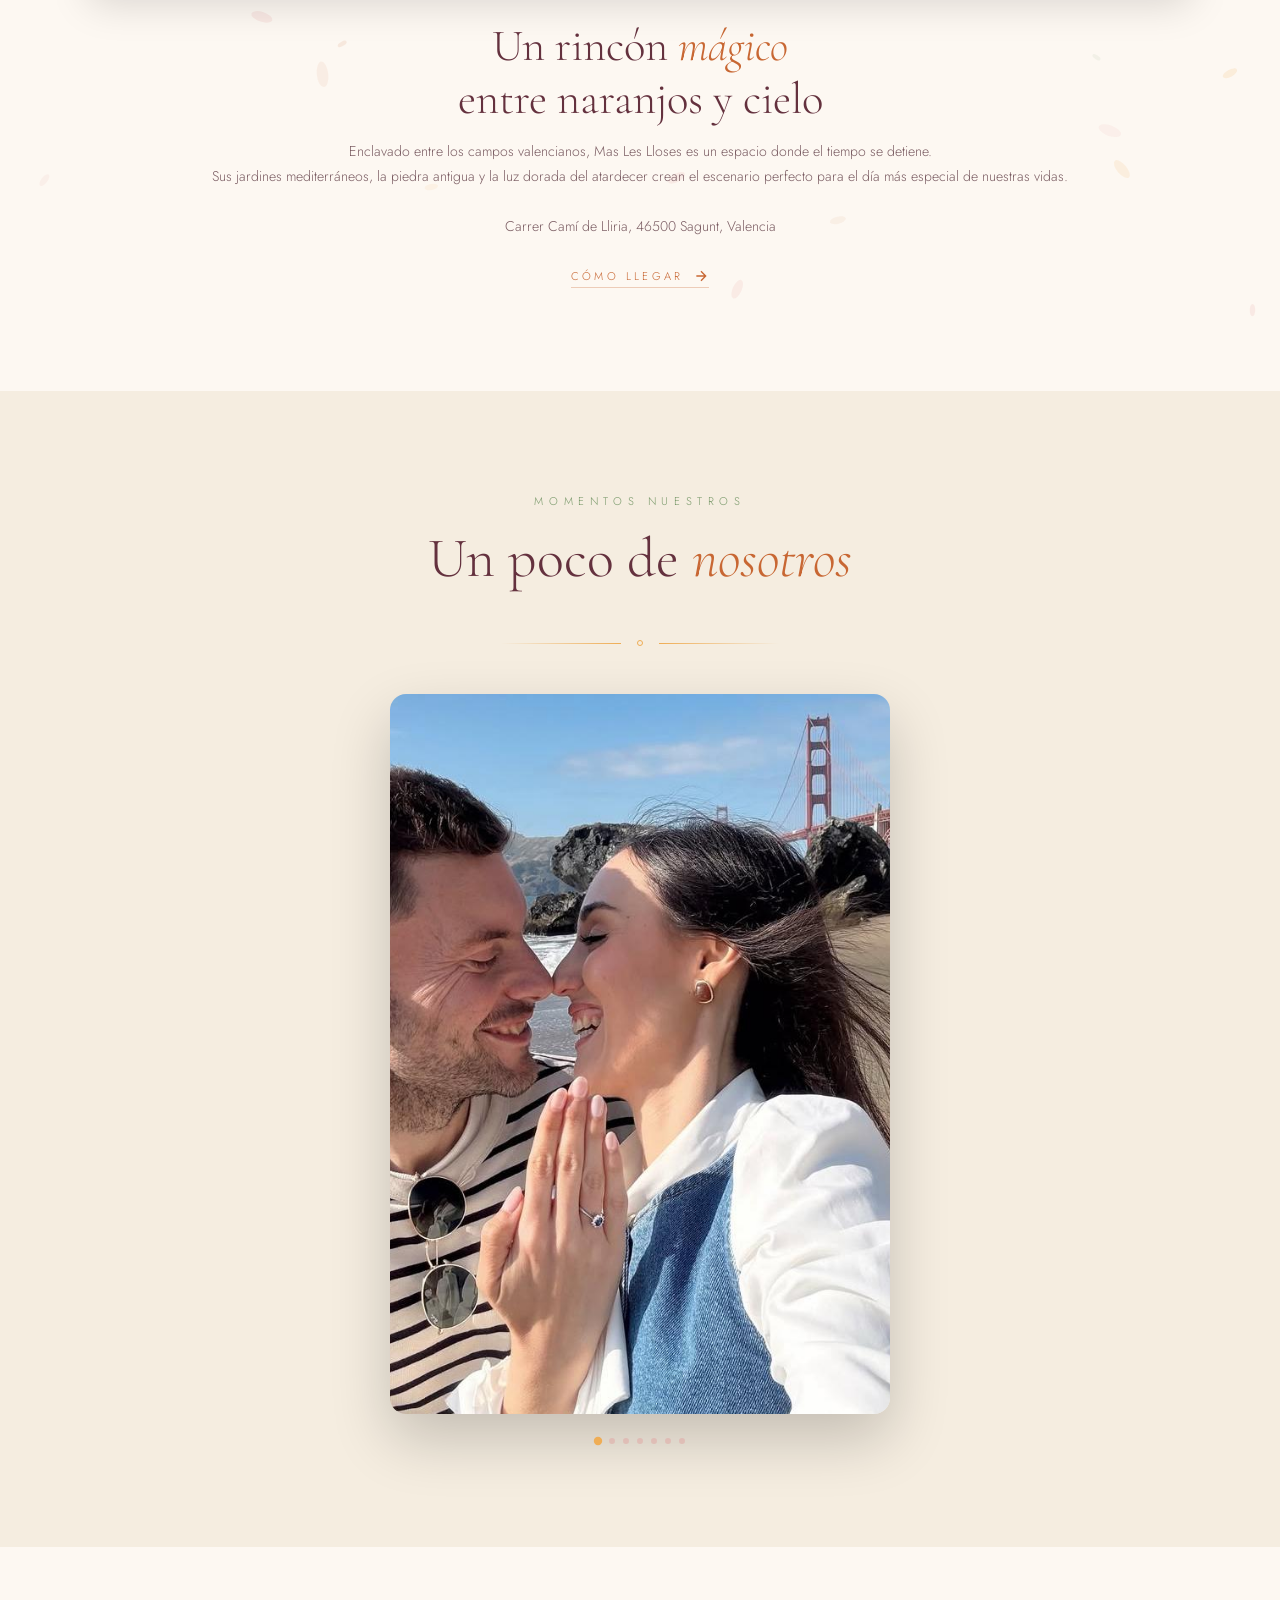
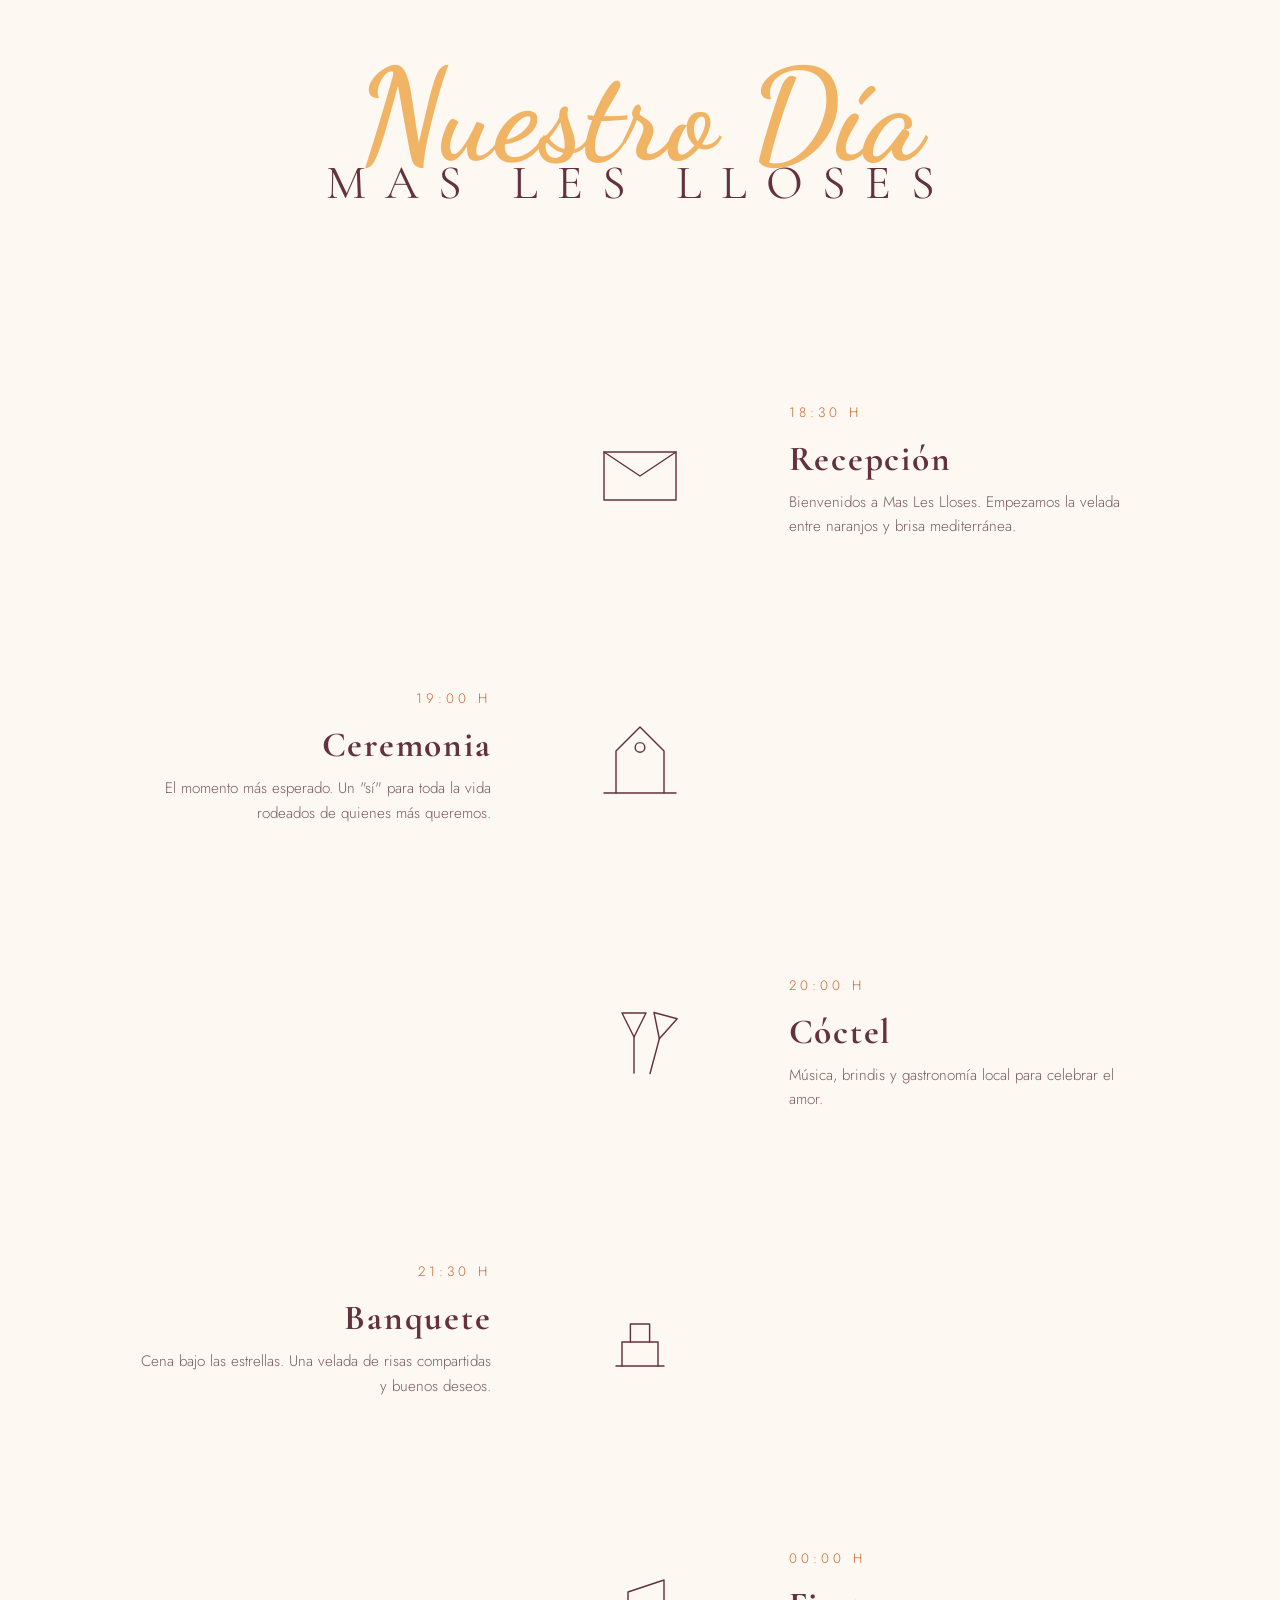
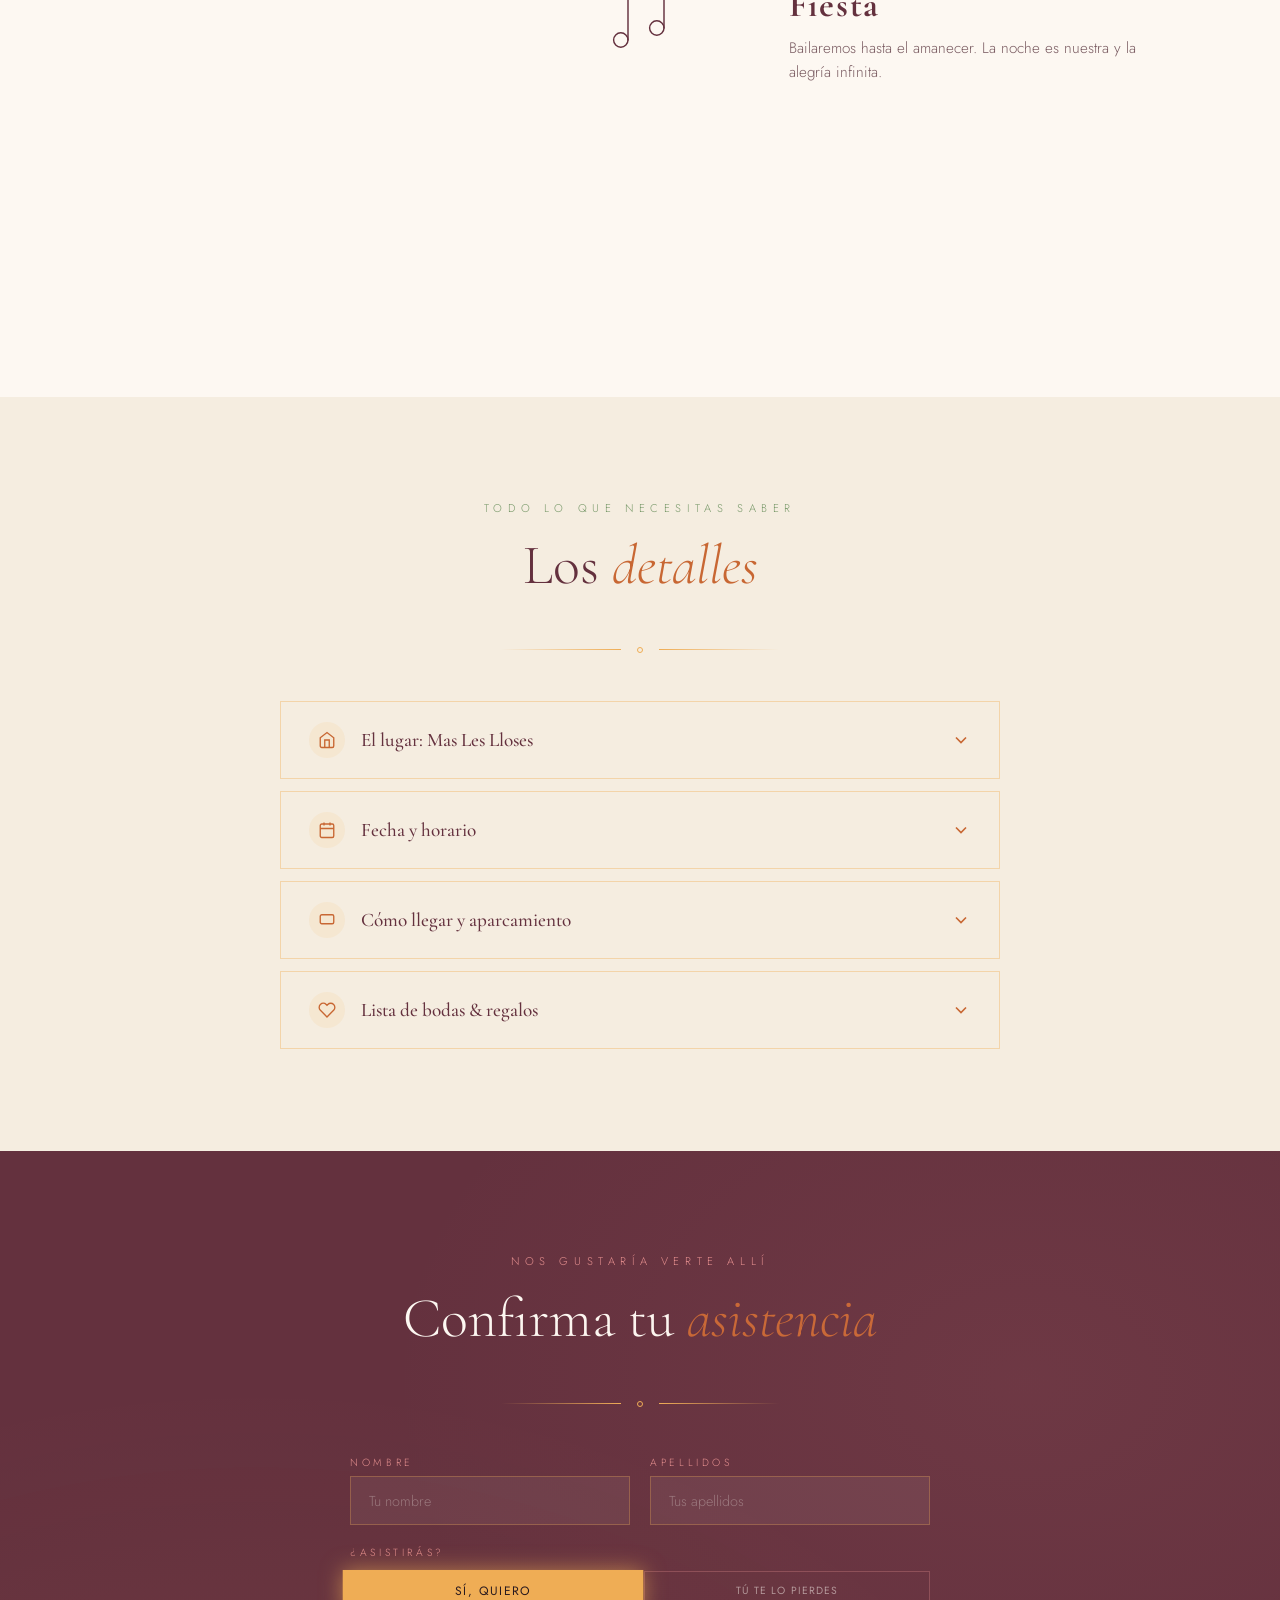
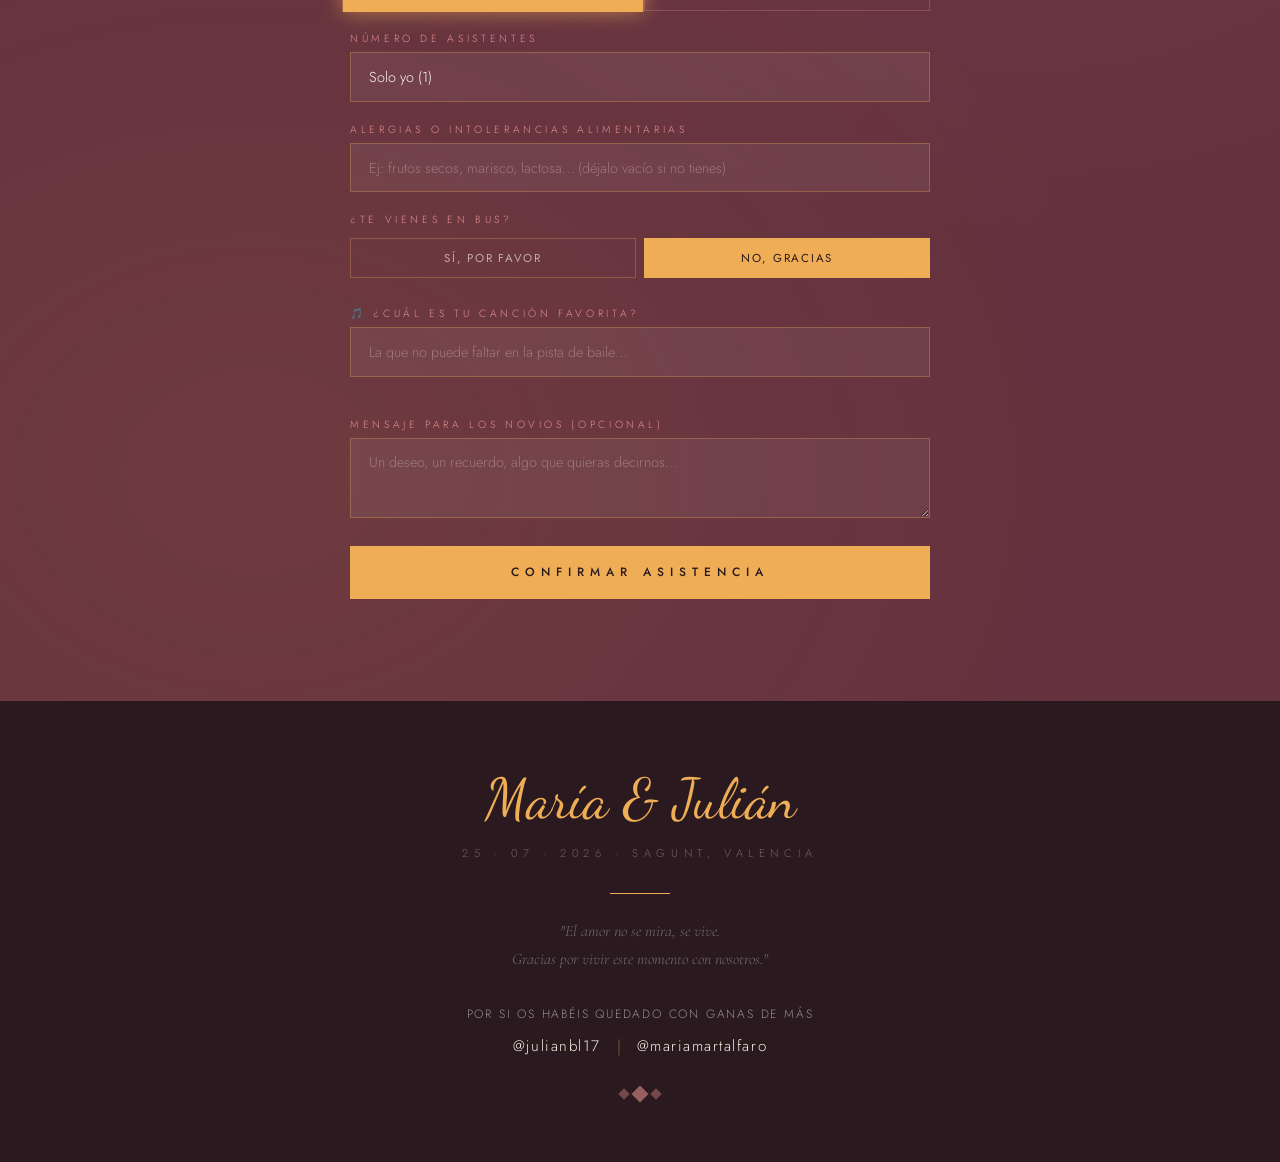
==== commit b39cb7fd: "Update cocktail text" ====
--- a/Boda María y Julian.html
+++ b/Boda María y Julian.html
@@ -2310,7 +2310,7 @@
         <div class="event-content">
           <span class="time-badge">20:00 H</span>
           <h3 class="event-title">Cóctel</h3>
-          <p class="event-desc">Música en directo, brindis y gastronomía local para celebrar el amor.</p>
+          <p class="event-desc">Música, brindis y gastronomía local para celebrar el amor.</p>
         </div>
         <div class="event-icon-wrapper">
           <div class="watercolor-blob"></div>
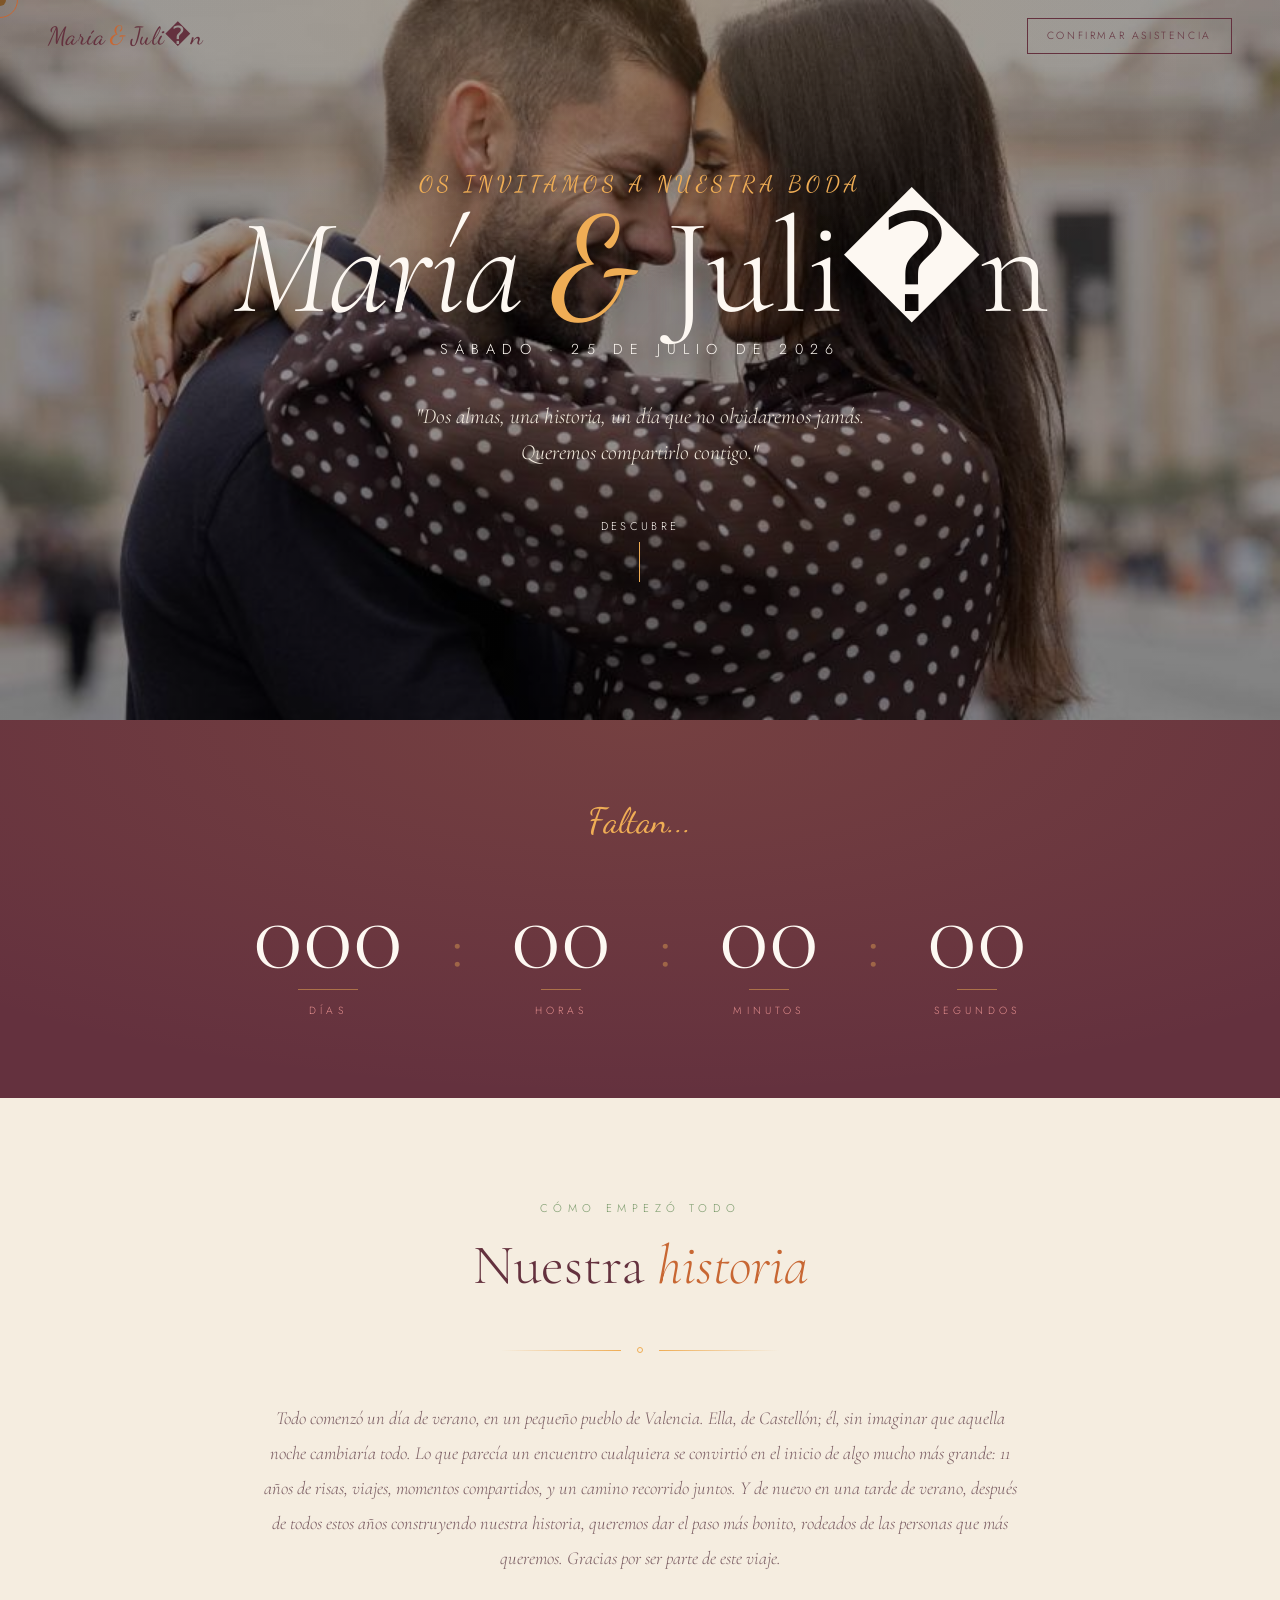
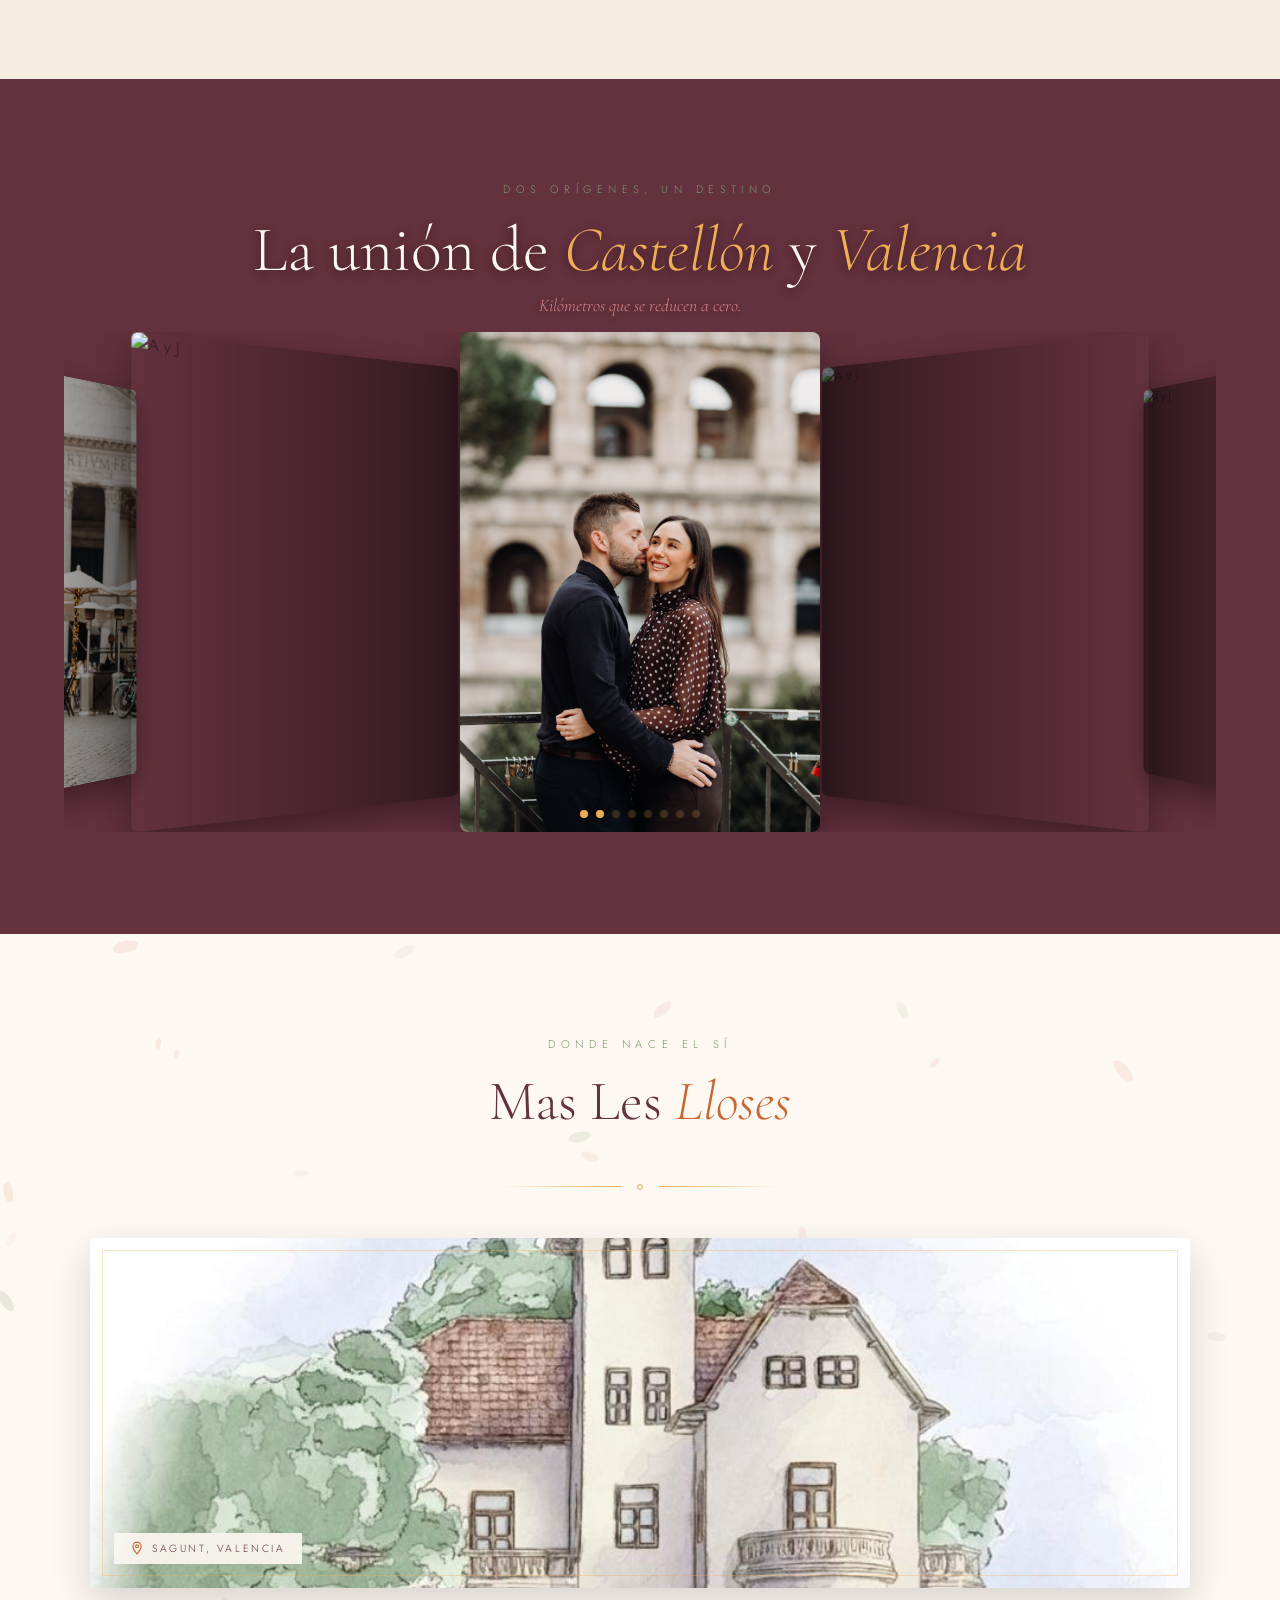
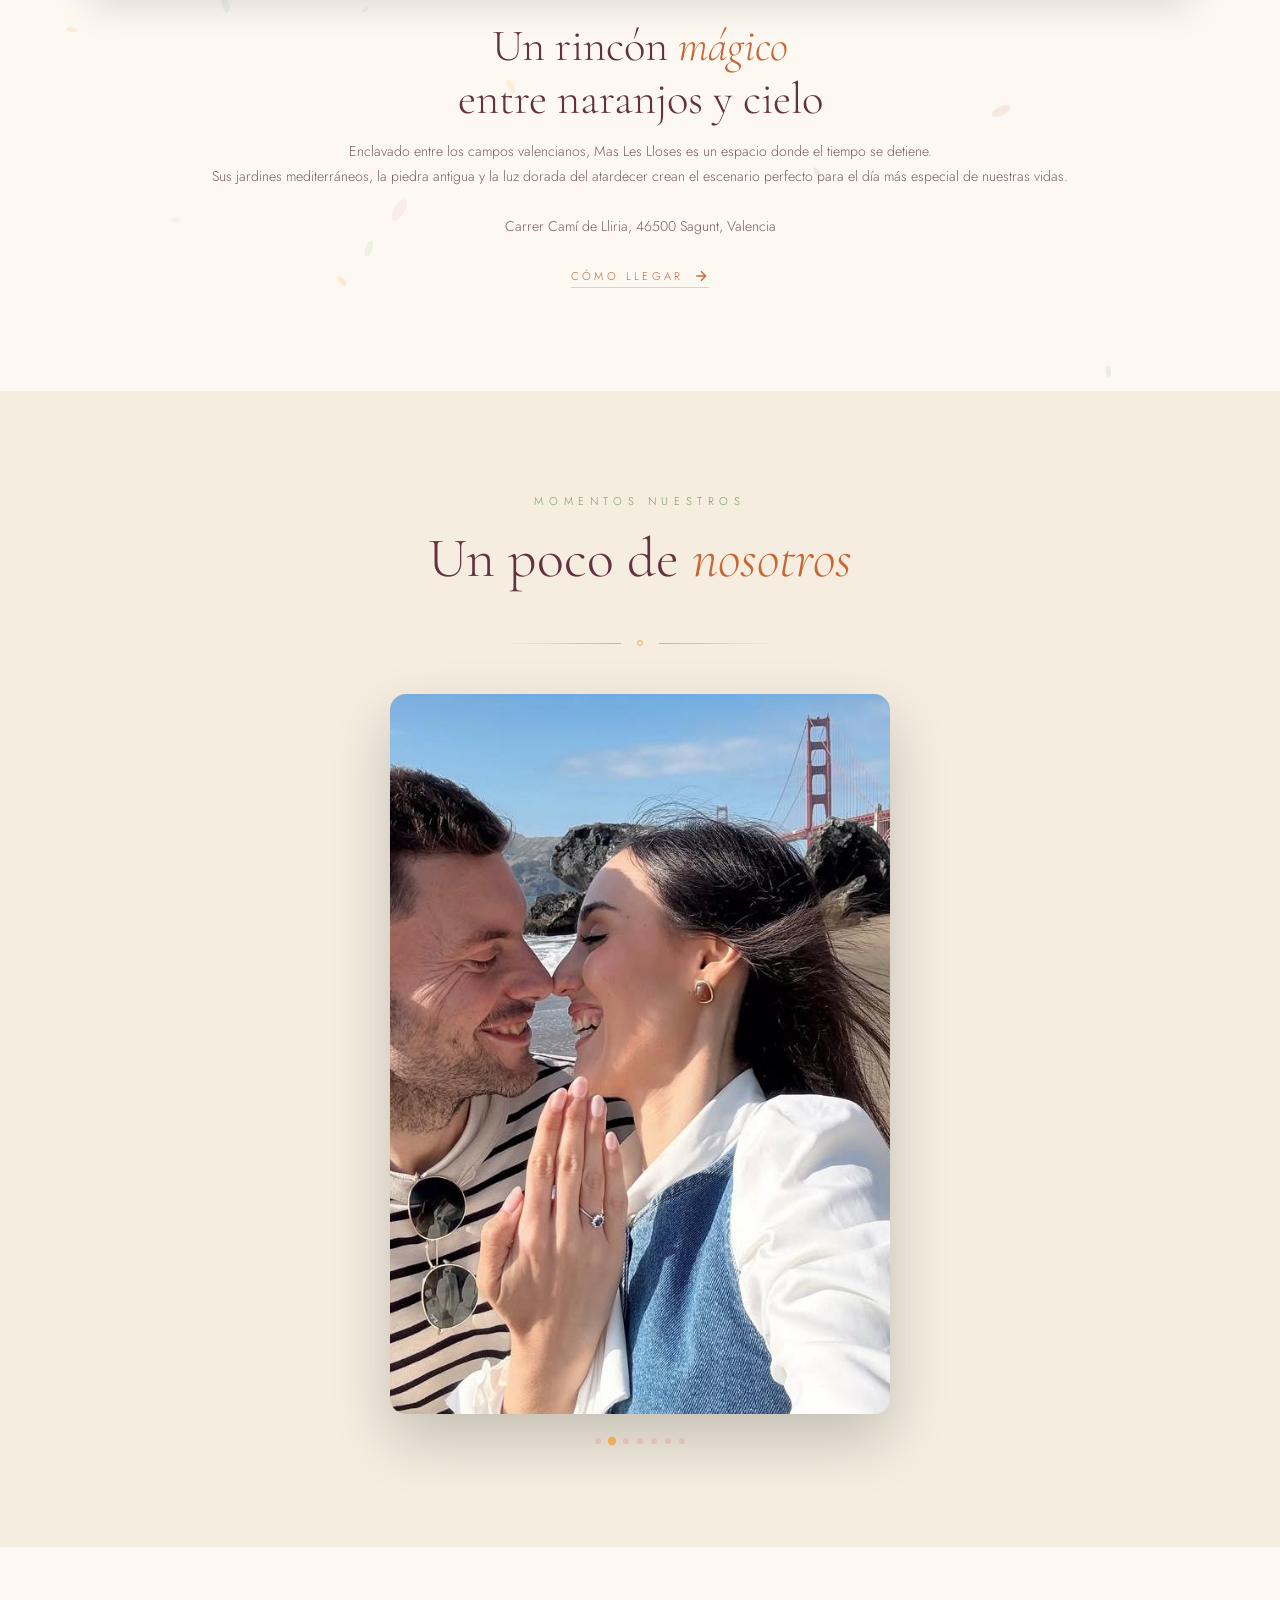
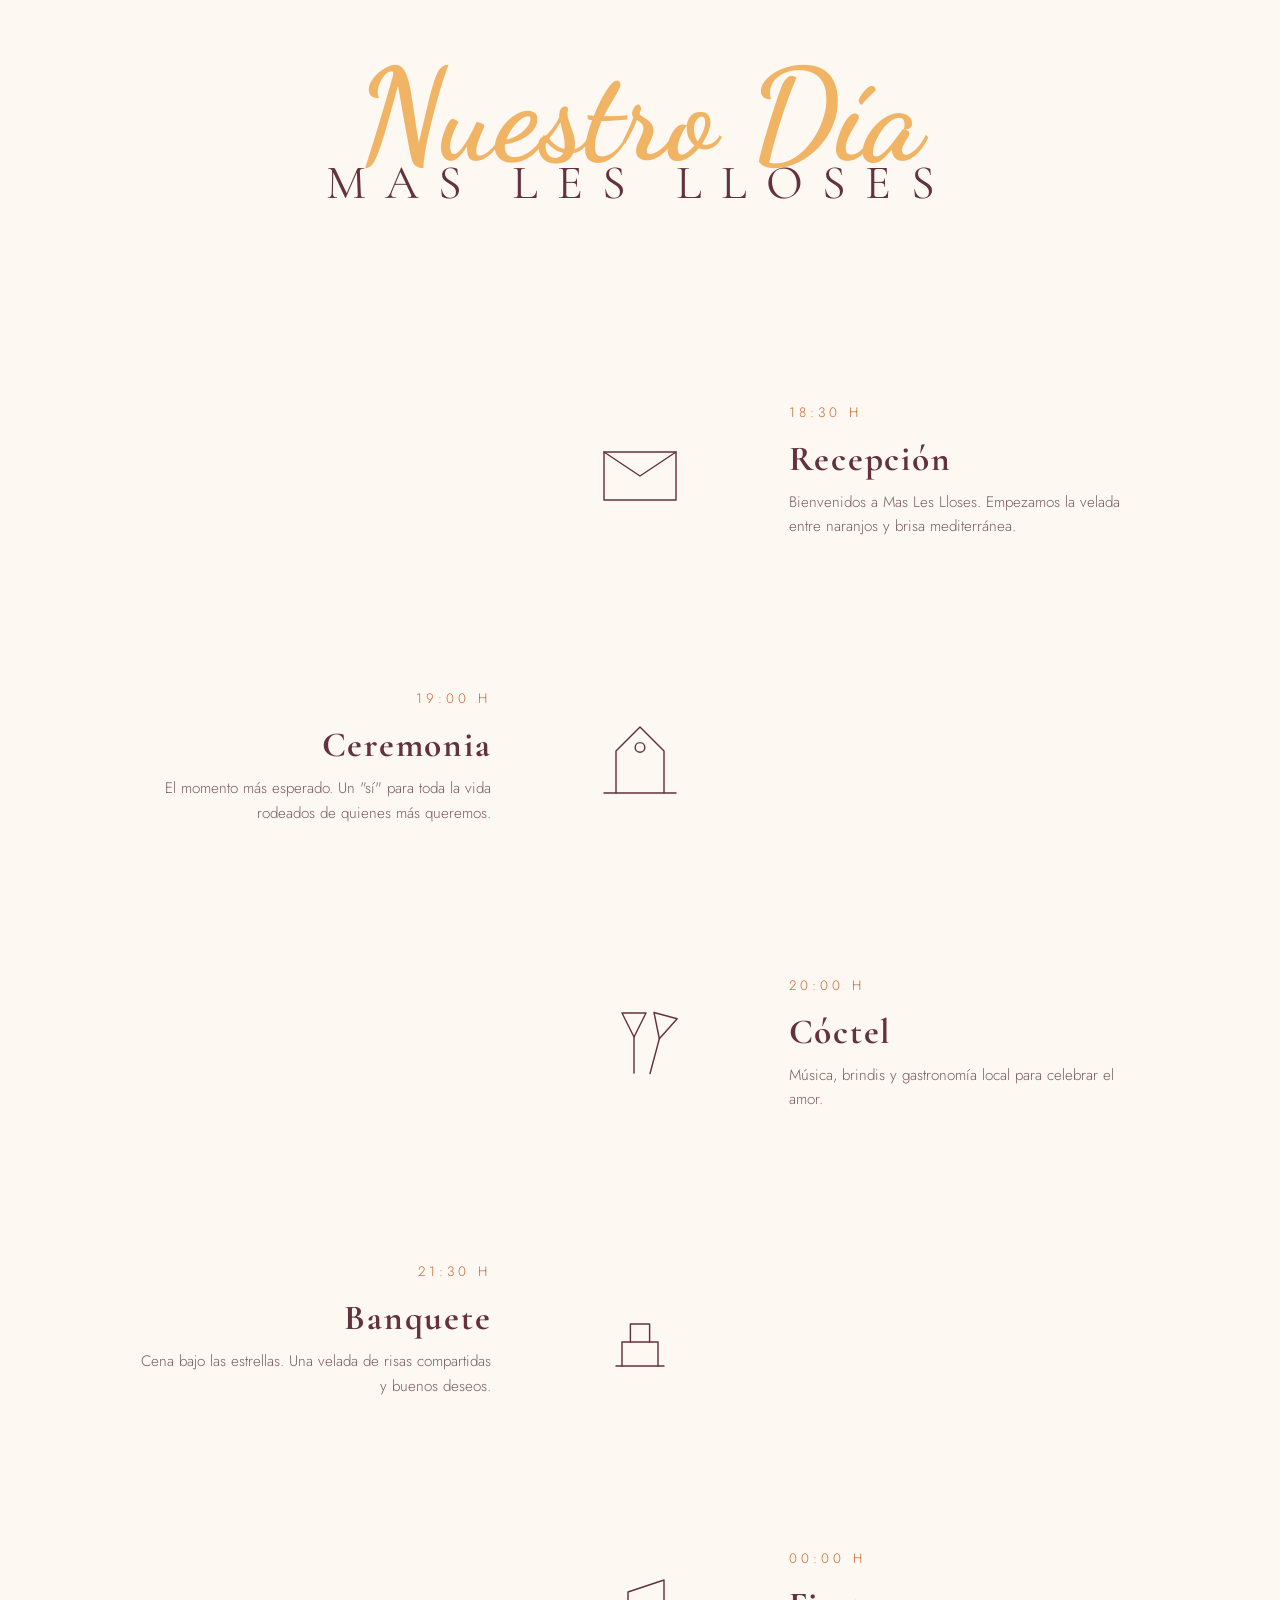
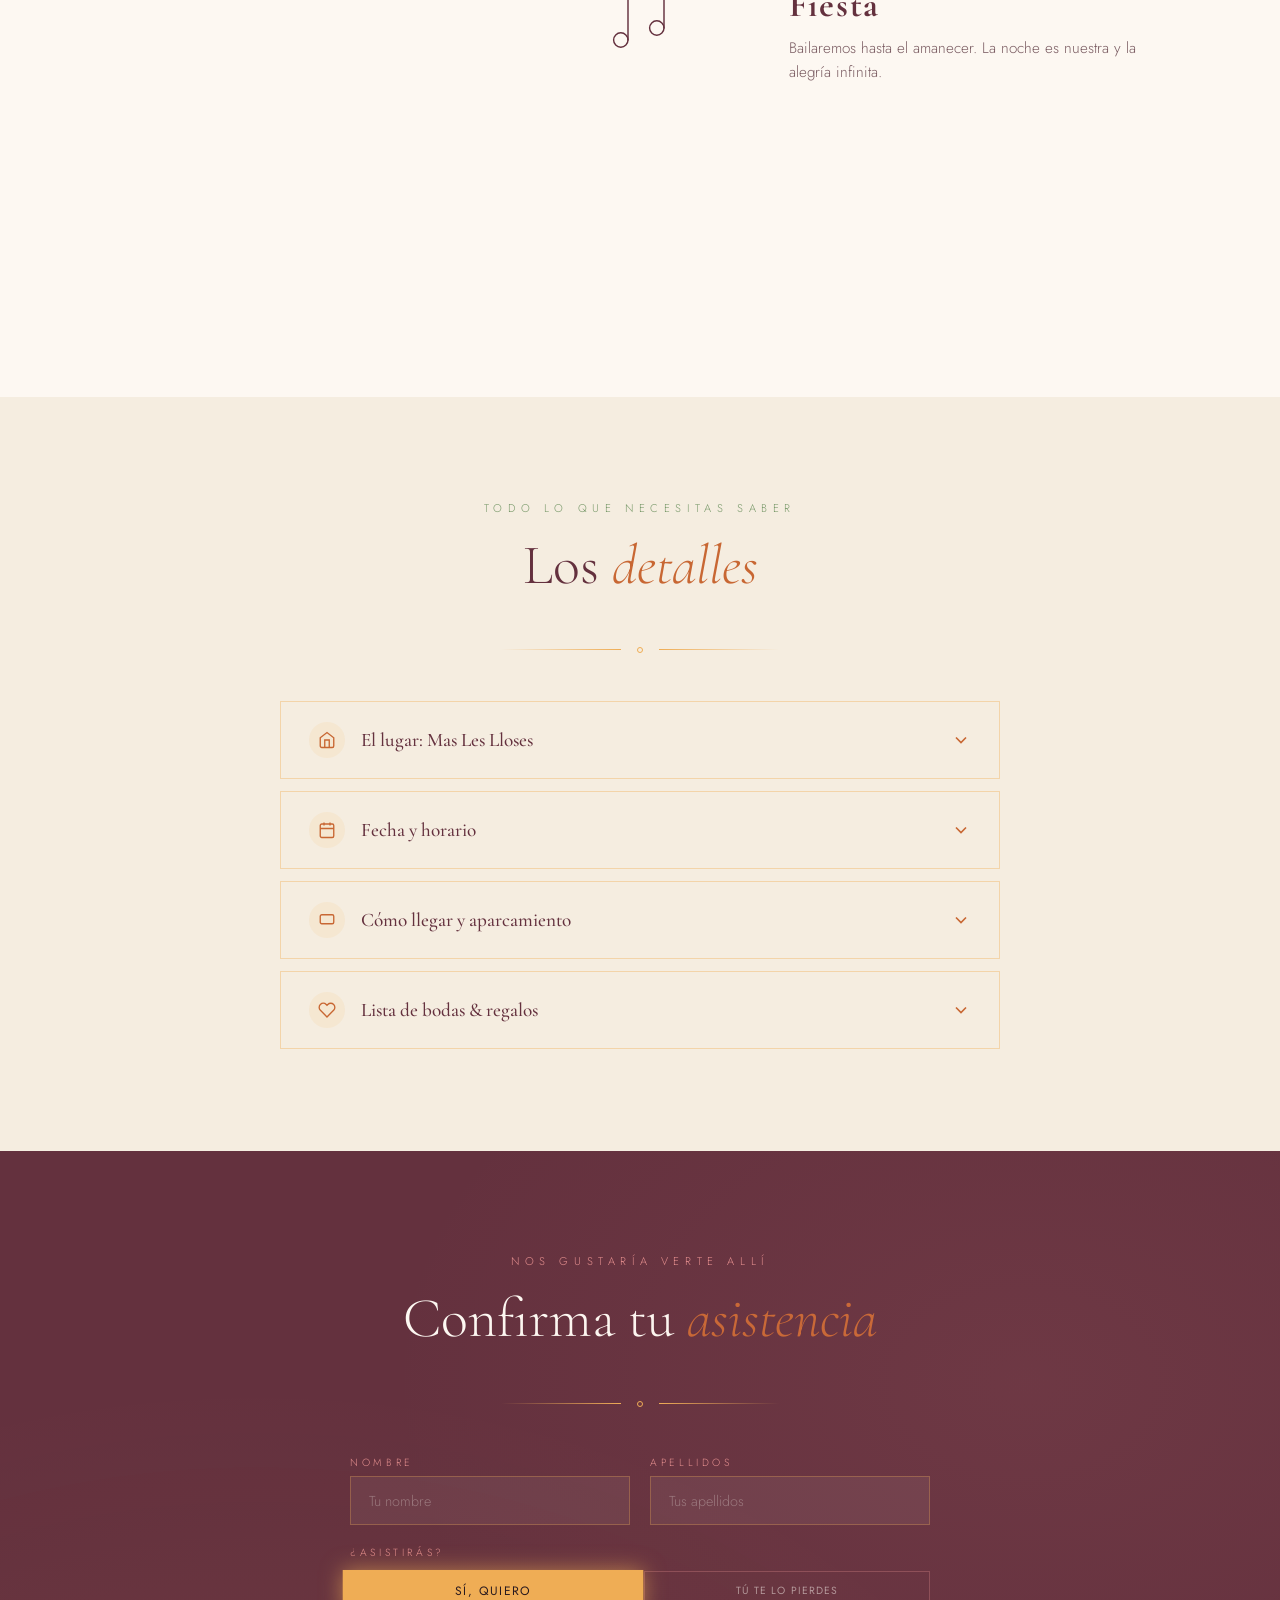
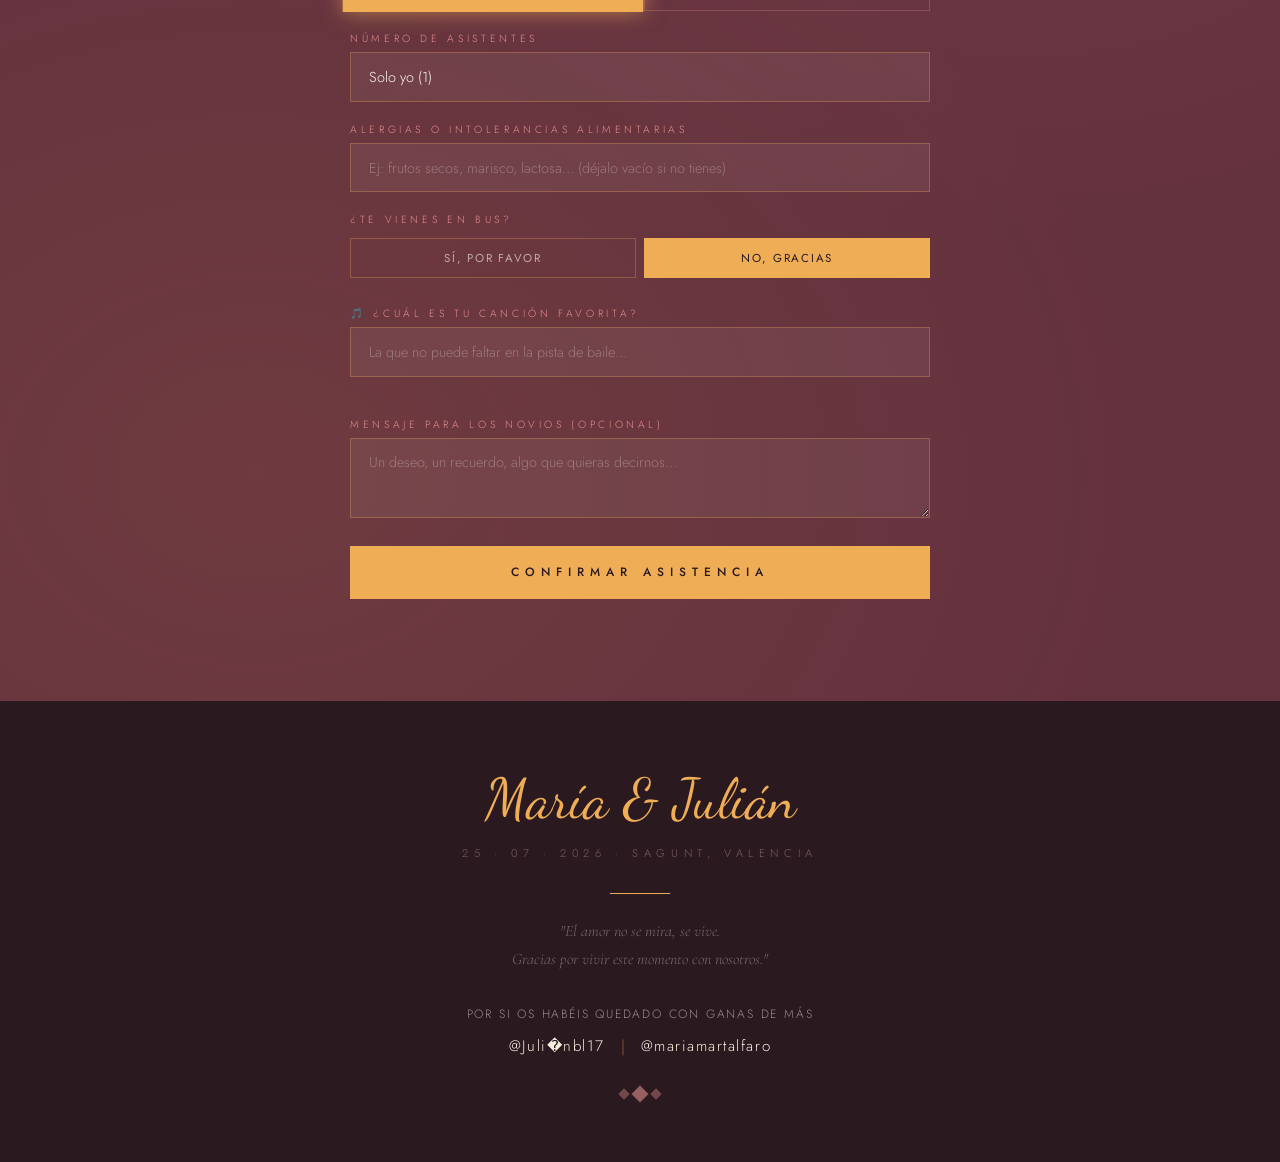
==== commit 8b53d11b: "Fix Julián accent in all files" ====
--- a/Boda María y Julian.html
+++ b/Boda María y Julian.html
@@ -2112,7 +2112,7 @@
   <!-- NAV: logo izquierda con & visible -->
   <nav id="navbar">
     <a class="nav-logo" href="#">
-      María <span class="logo-amp">&amp;</span> Julian
+      María <span class="logo-amp">&amp;</span> Juli�n
     </a>
     <a class="nav-cta" href="#rsvp">Confirmar Asistencia</a>
   </nav>
@@ -2121,7 +2121,7 @@
   <section class="hero" id="home">
     <p class="hero-ornament">Os invitamos a nuestra boda</p>
     <h1 class="hero-names">
-      <em>María</em> <span style="font-family:'Dancing Script', cursive; color:var(--gold);">&amp;</span> Julian
+      <em>María</em> <span style="font-family:'Dancing Script', cursive; color:var(--gold);">&amp;</span> Juli�n
     </h1>
     <p class="hero-date">Sábado · 25 de julio de 2026 </p>
     <p class="hero-tagline">"Dos almas, una historia, un día que no olvidaremos jamás.<br />Queremos compartirlo
@@ -2572,7 +2572,7 @@
       <div id="calendar-links" style="display:none; flex-direction:column; gap:0.8rem; margin-top:2rem; width:100%; max-width:300px; padding-top: 1rem; border-top: 1px solid rgba(239, 173, 85, 0.4);">
         <p style="font-family:var(--ff-b); font-size:0.8rem; text-transform:uppercase; letter-spacing:0.1em; color:var(--mid); margin-bottom: 0.5rem;">Añadir al calendario</p>
         <a href="https://calendar.google.com/calendar/render?action=TEMPLATE&text=Boda+Mar%C3%ADa+y+Juli%C3%A1n&dates=20260725T163000Z/20260726T040000Z&details=Celebra+con+nosotros+este+d%C3%ADa+tan+especial.&location=Mas+Les+Lloses,+Carrer+Cam%C3%AD+de+Lliria,+46500+Sagunt,+Valencia" target="_blank" style="background:var(--ivory); color:var(--burgundy); font-family:var(--ff-d); padding:0.8rem; text-decoration:none; text-align:center; transition:background 0.3s; border-radius: 4px;" onmouseover="this.style.background='var(--gold)'" onmouseout="this.style.background='var(--ivory)'">Google Calendar</a>
-        <a href="data:text/calendar;charset=utf8,BEGIN:VCALENDAR%0AVERSION:2.0%0ABEGIN:VEVENT%0AURL:https://boda-maria-julian.netlify.app/%0ADTSTART:20260725T163000Z%0ADTEND:20260726T040000Z%0ASUMMARY:Boda%20Mar%C3%ADa%20y%20Juli%C3%A1n%0ADESCRIPTION:Celebra%20con%20nosotros%20este%20d%C3%ADa%20tan%20especial.%0ALOCATION:Mas%20Les%20Lloses%2C%20Carrer%20Cam%C3%AD%20de%20Lliria%2C%2046500%20Sagunt%2C%20Valencia%0AEND:VEVENT%0AEND:VCALENDAR" download="boda-maria-julian.ics" style="border:1px solid var(--ivory); color:var(--ivory); font-family:var(--ff-d); padding:0.8rem; text-decoration:none; text-align:center; transition:all 0.3s; background:transparent; border-radius: 4px;" onmouseover="this.style.background='var(--ivory)'; this.style.color='var(--burgundy)'" onmouseout="this.style.background='transparent'; this.style.color='var(--ivory)'">Apple Calendar</a>
+        <a href="data:text/calendar;charset=utf8,BEGIN:VCALENDAR%0AVERSION:2.0%0ABEGIN:VEVENT%0AURL:https://boda-maria-Juli�n.netlify.app/%0ADTSTART:20260725T163000Z%0ADTEND:20260726T040000Z%0ASUMMARY:Boda%20Mar%C3%ADa%20y%20Juli%C3%A1n%0ADESCRIPTION:Celebra%20con%20nosotros%20este%20d%C3%ADa%20tan%20especial.%0ALOCATION:Mas%20Les%20Lloses%2C%20Carrer%20Cam%C3%AD%20de%20Lliria%2C%2046500%20Sagunt%2C%20Valencia%0AEND:VEVENT%0AEND:VCALENDAR" download="boda-maria-Juli�n.ics" style="border:1px solid var(--ivory); color:var(--ivory); font-family:var(--ff-d); padding:0.8rem; text-decoration:none; text-align:center; transition:all 0.3s; background:transparent; border-radius: 4px;" onmouseover="this.style.background='var(--ivory)'; this.style.color='var(--burgundy)'" onmouseout="this.style.background='transparent'; this.style.color='var(--ivory)'">Apple Calendar</a>
       </div>
     </div>
   </section>
@@ -2588,7 +2588,7 @@
     <div class="footer-social">
       <p>por si os habéis quedado con ganas de más</p>
       <div class="social-links">
-        <a href="https://www.instagram.com/julianbl17?igsh=cGd2ZWhyd3Z2Njc3" target="_blank" class="social-link">@julianbl17</a>
+        <a href="https://www.instagram.com/Juli�nbl17?igsh=cGd2ZWhyd3Z2Njc3" target="_blank" class="social-link">@Juli�nbl17</a>
         <span class="social-separator">|</span>
         <a href="https://www.instagram.com/mariamartalfaro?igsh=MTNxYnByZHZneWM5eA%3D%3D" target="_blank" class="social-link">@mariamartalfaro</a>
       </div>
@@ -2845,4 +2845,4 @@
   </script>
 </body>
 
-</html>+</html>
